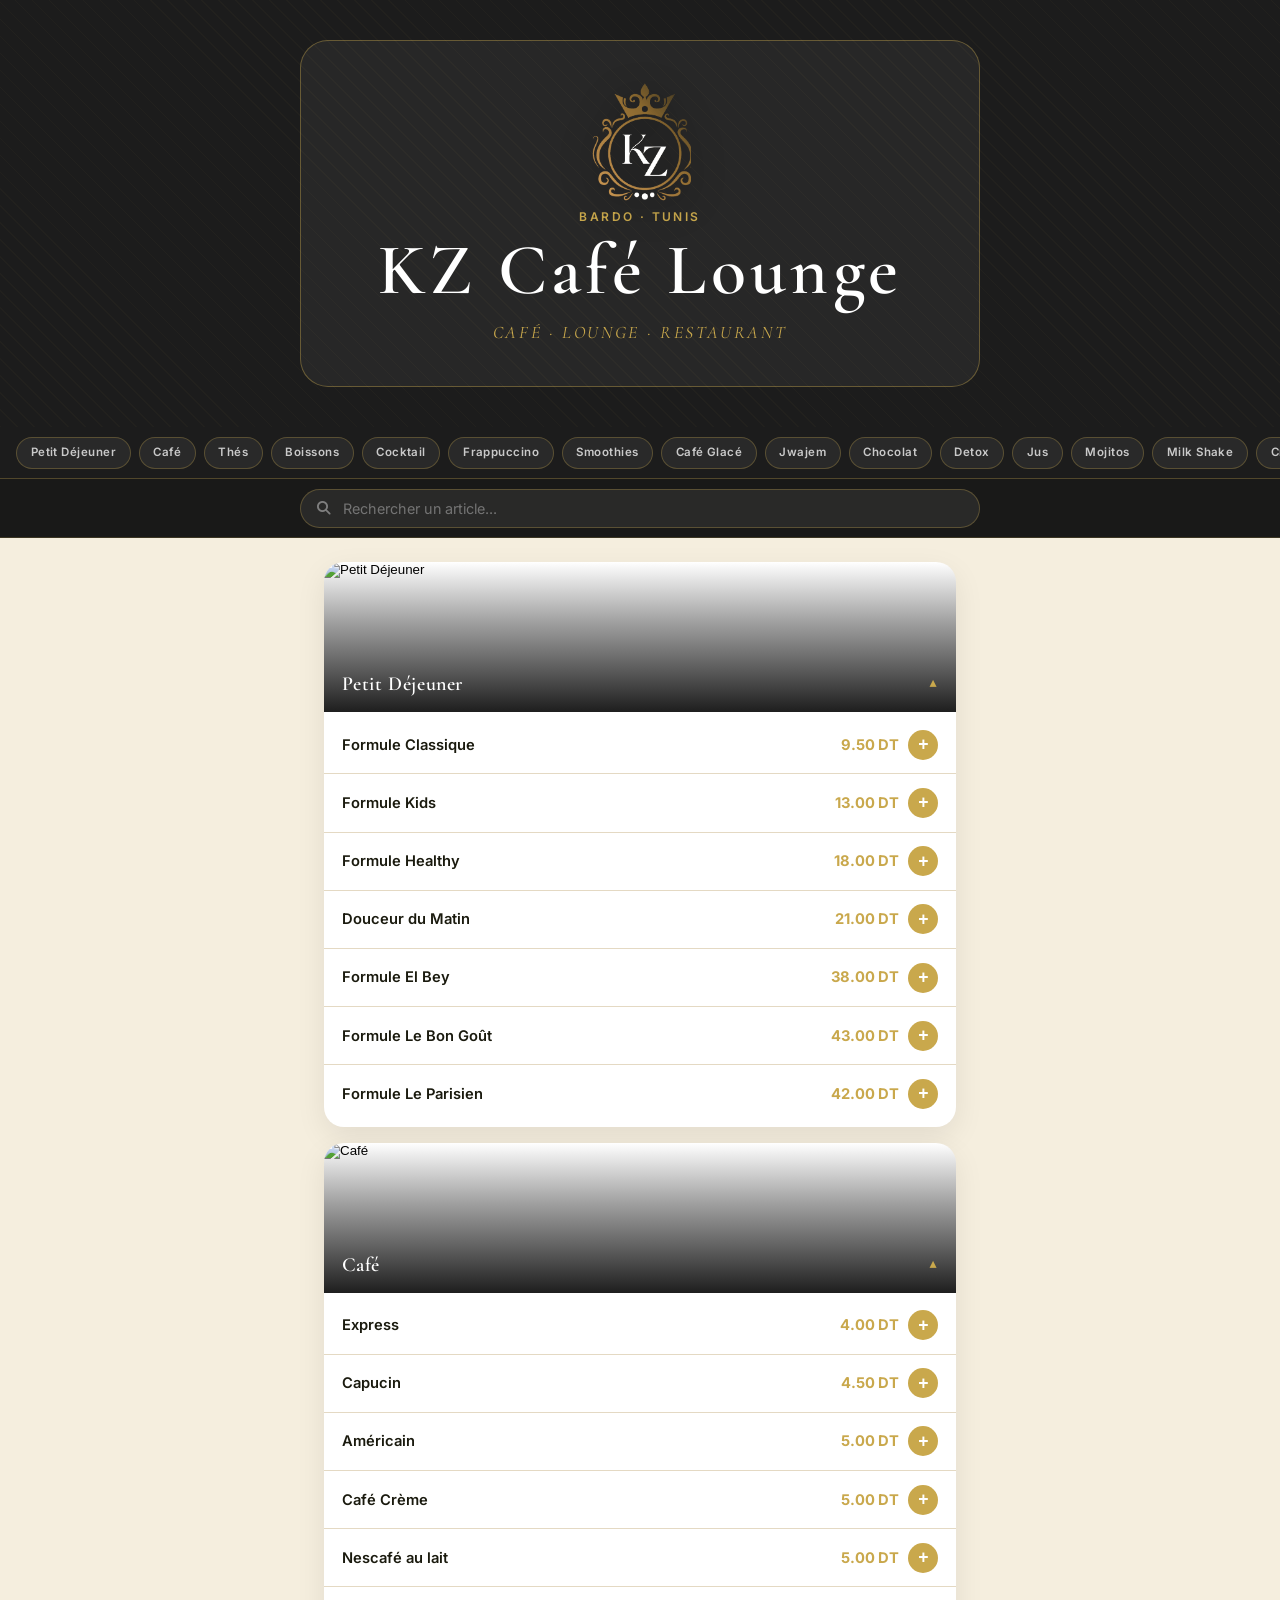
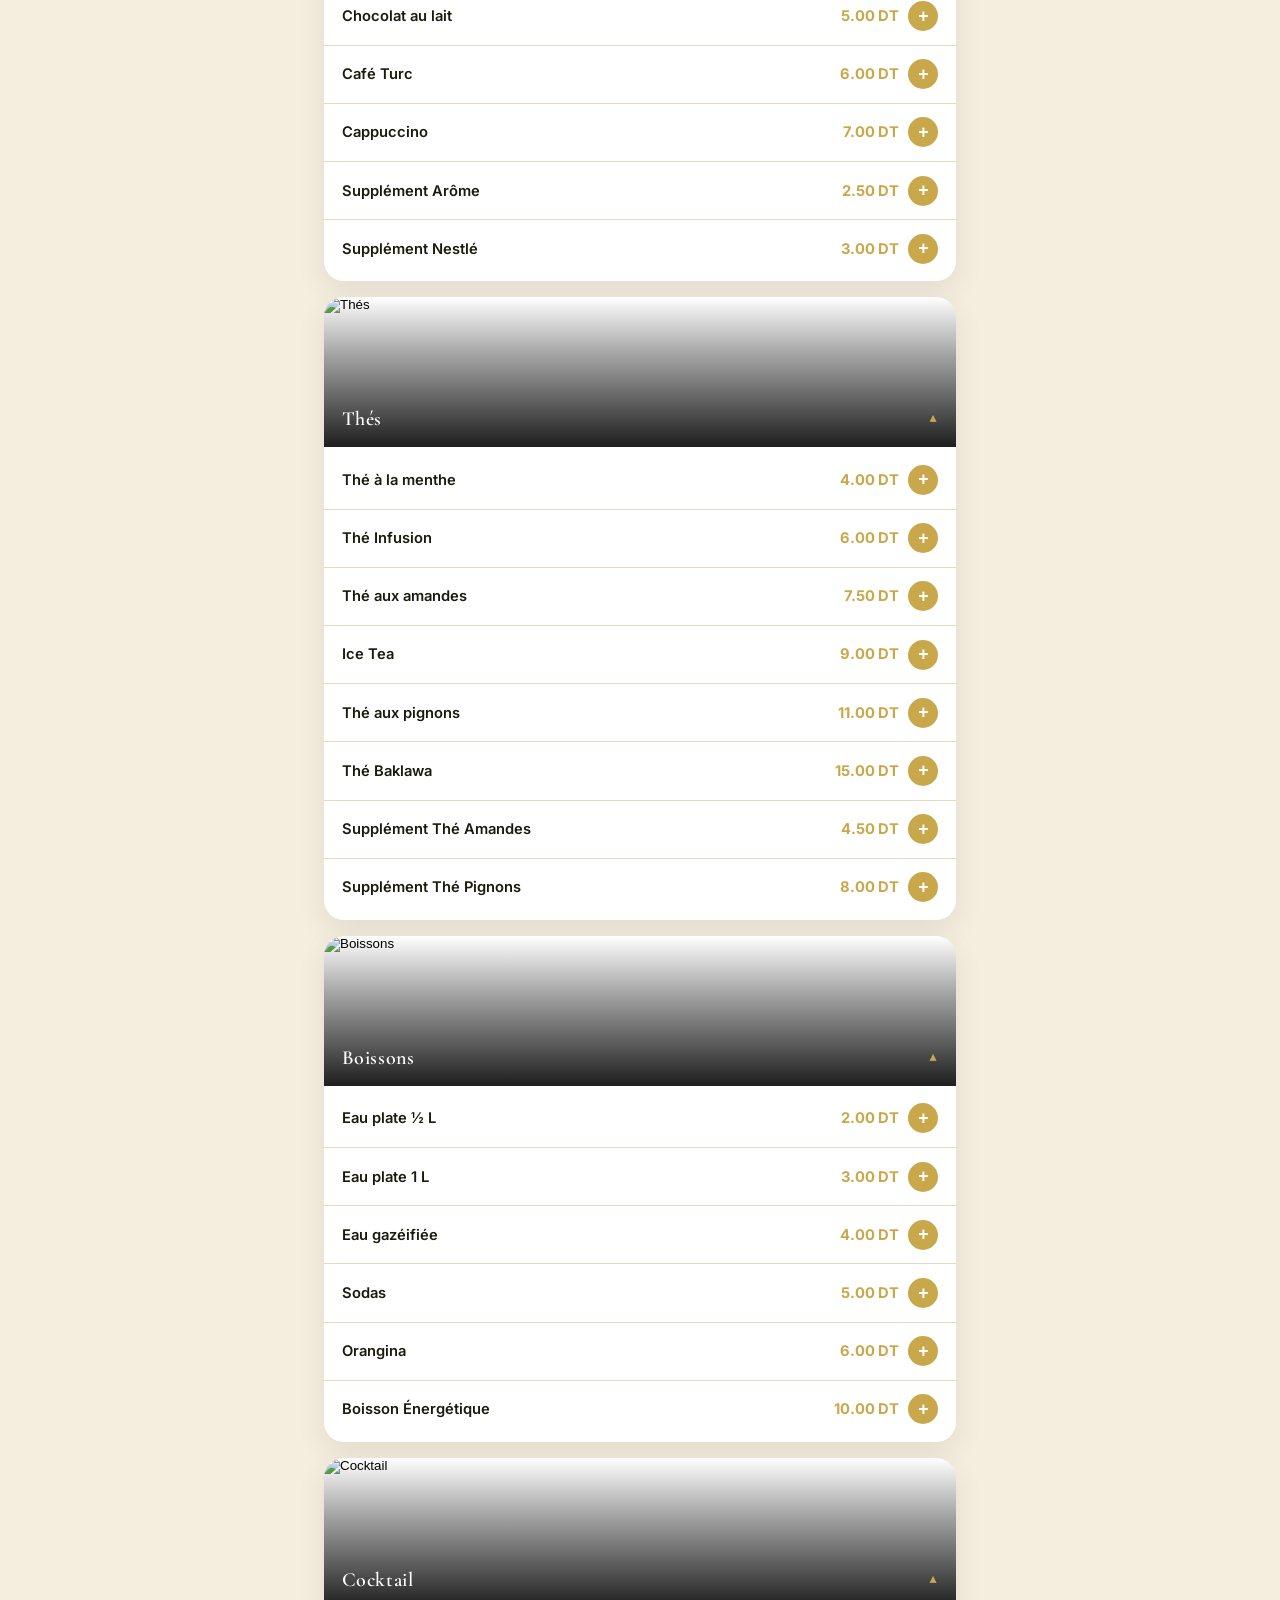
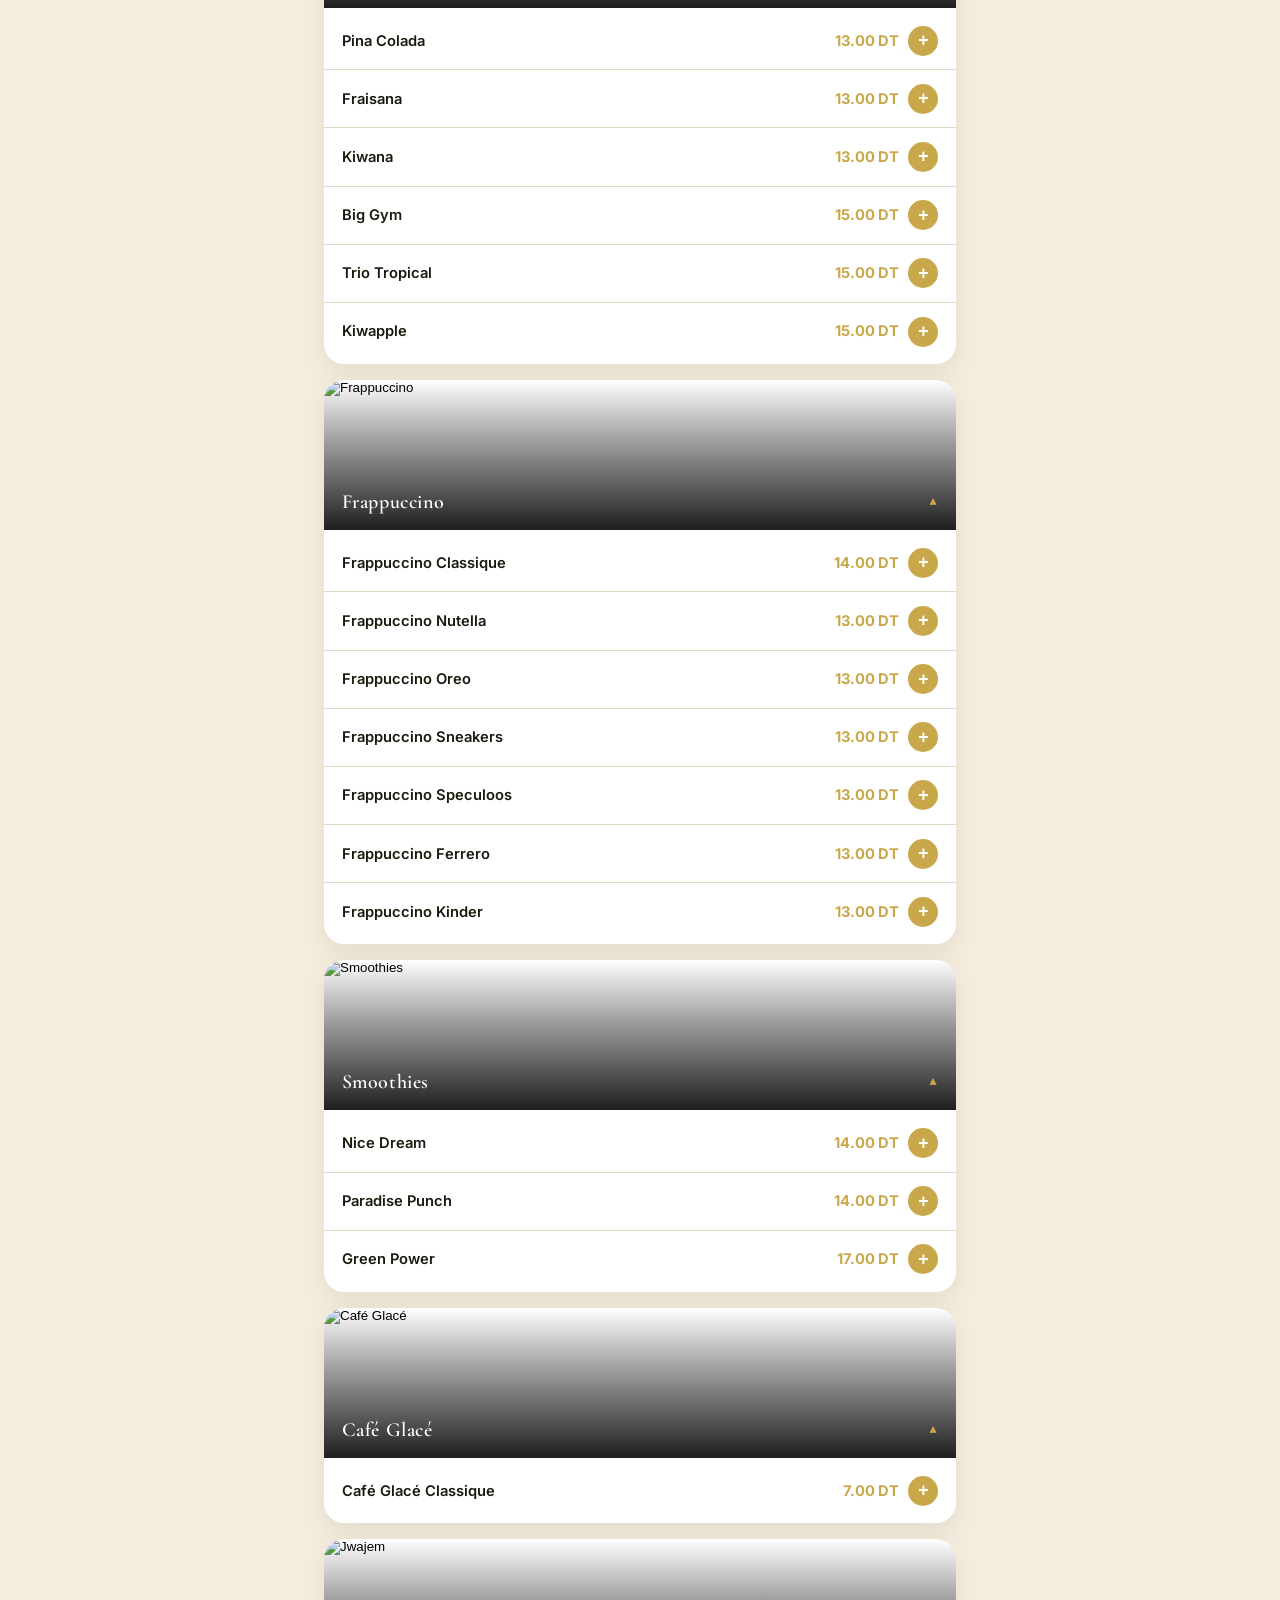
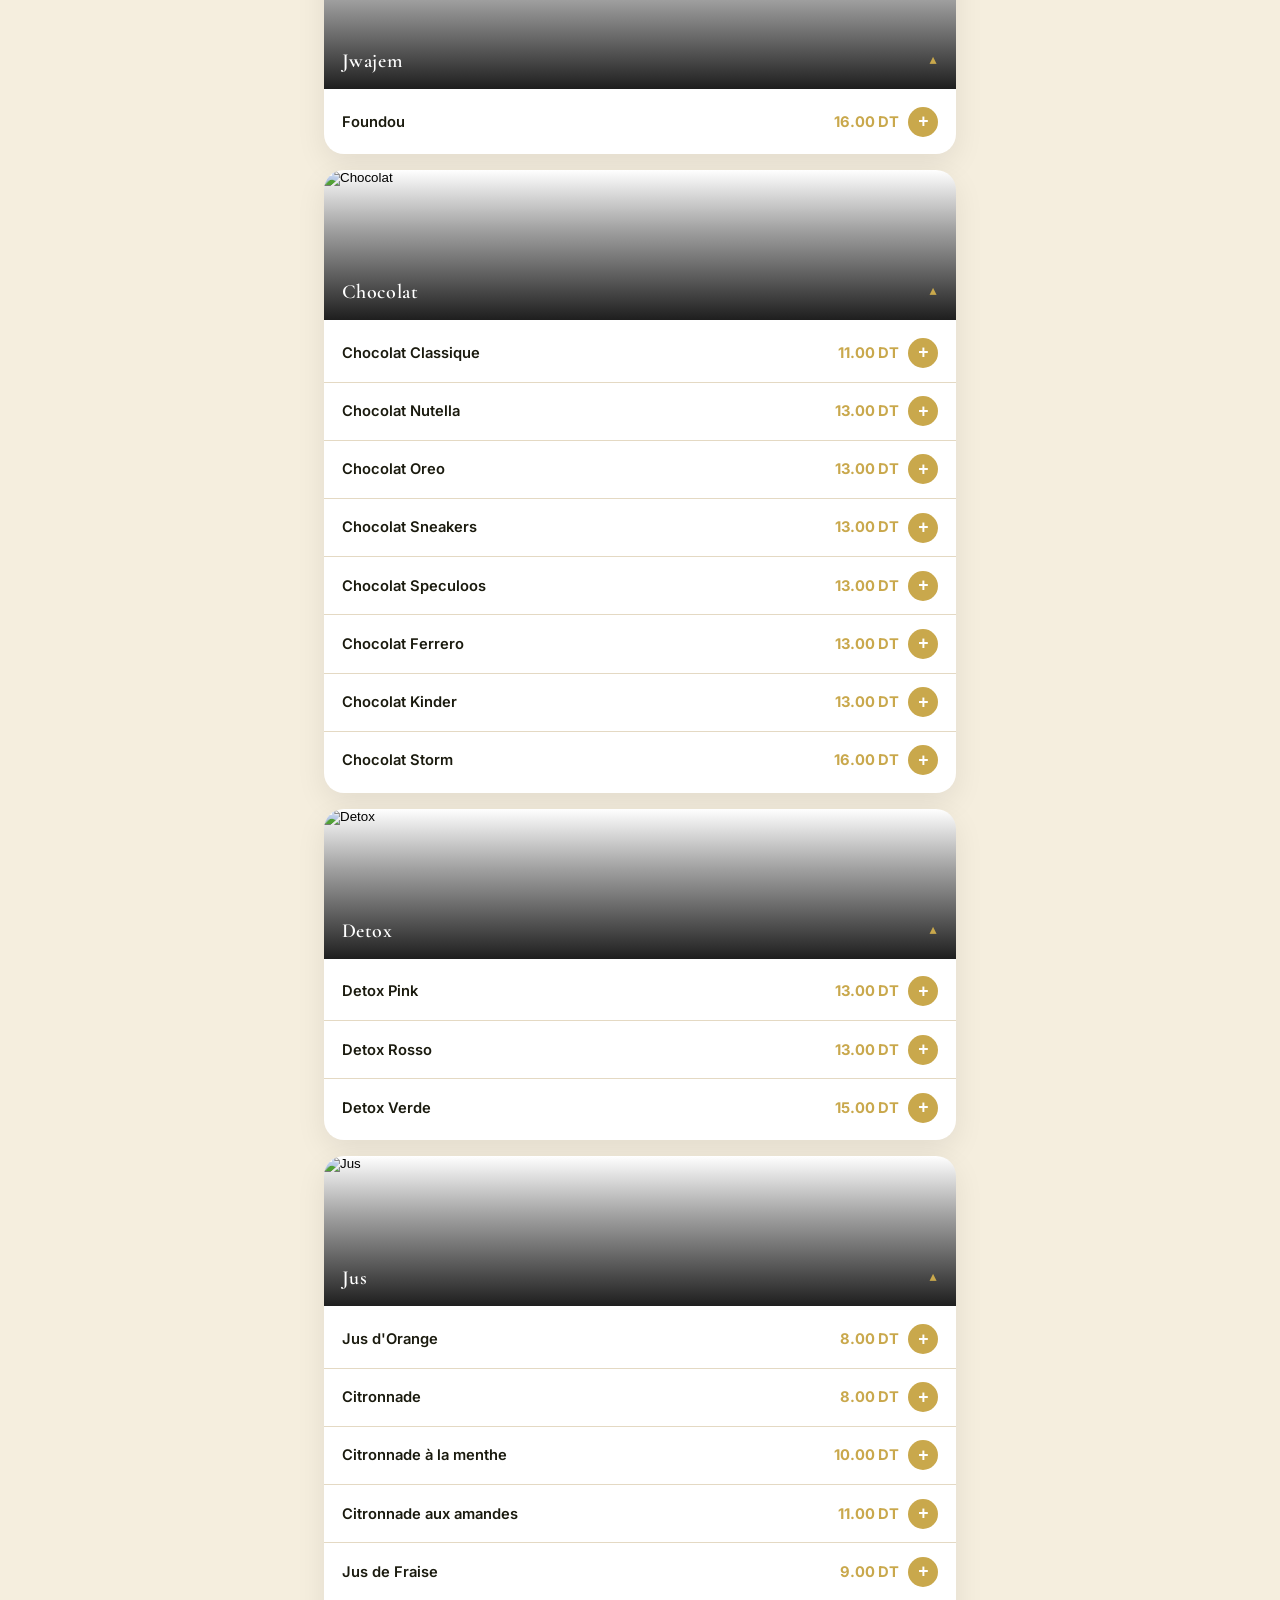
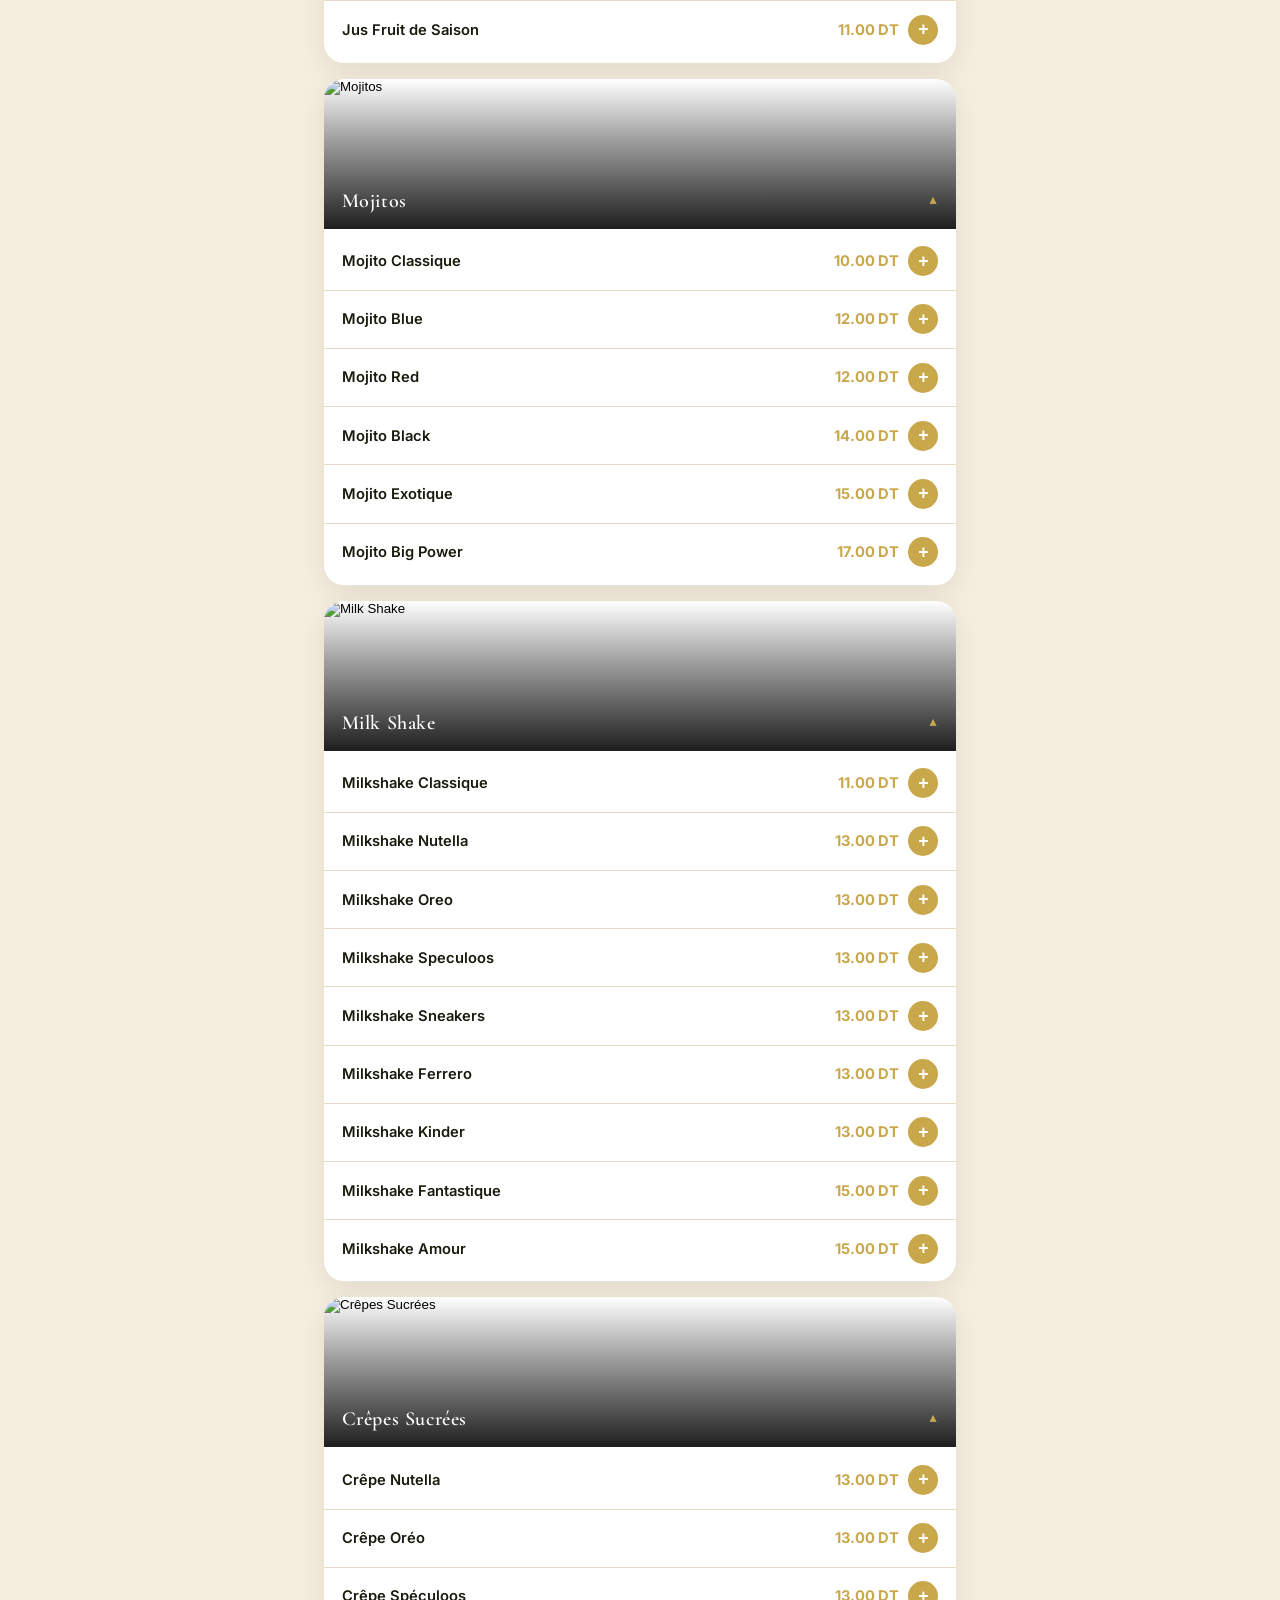
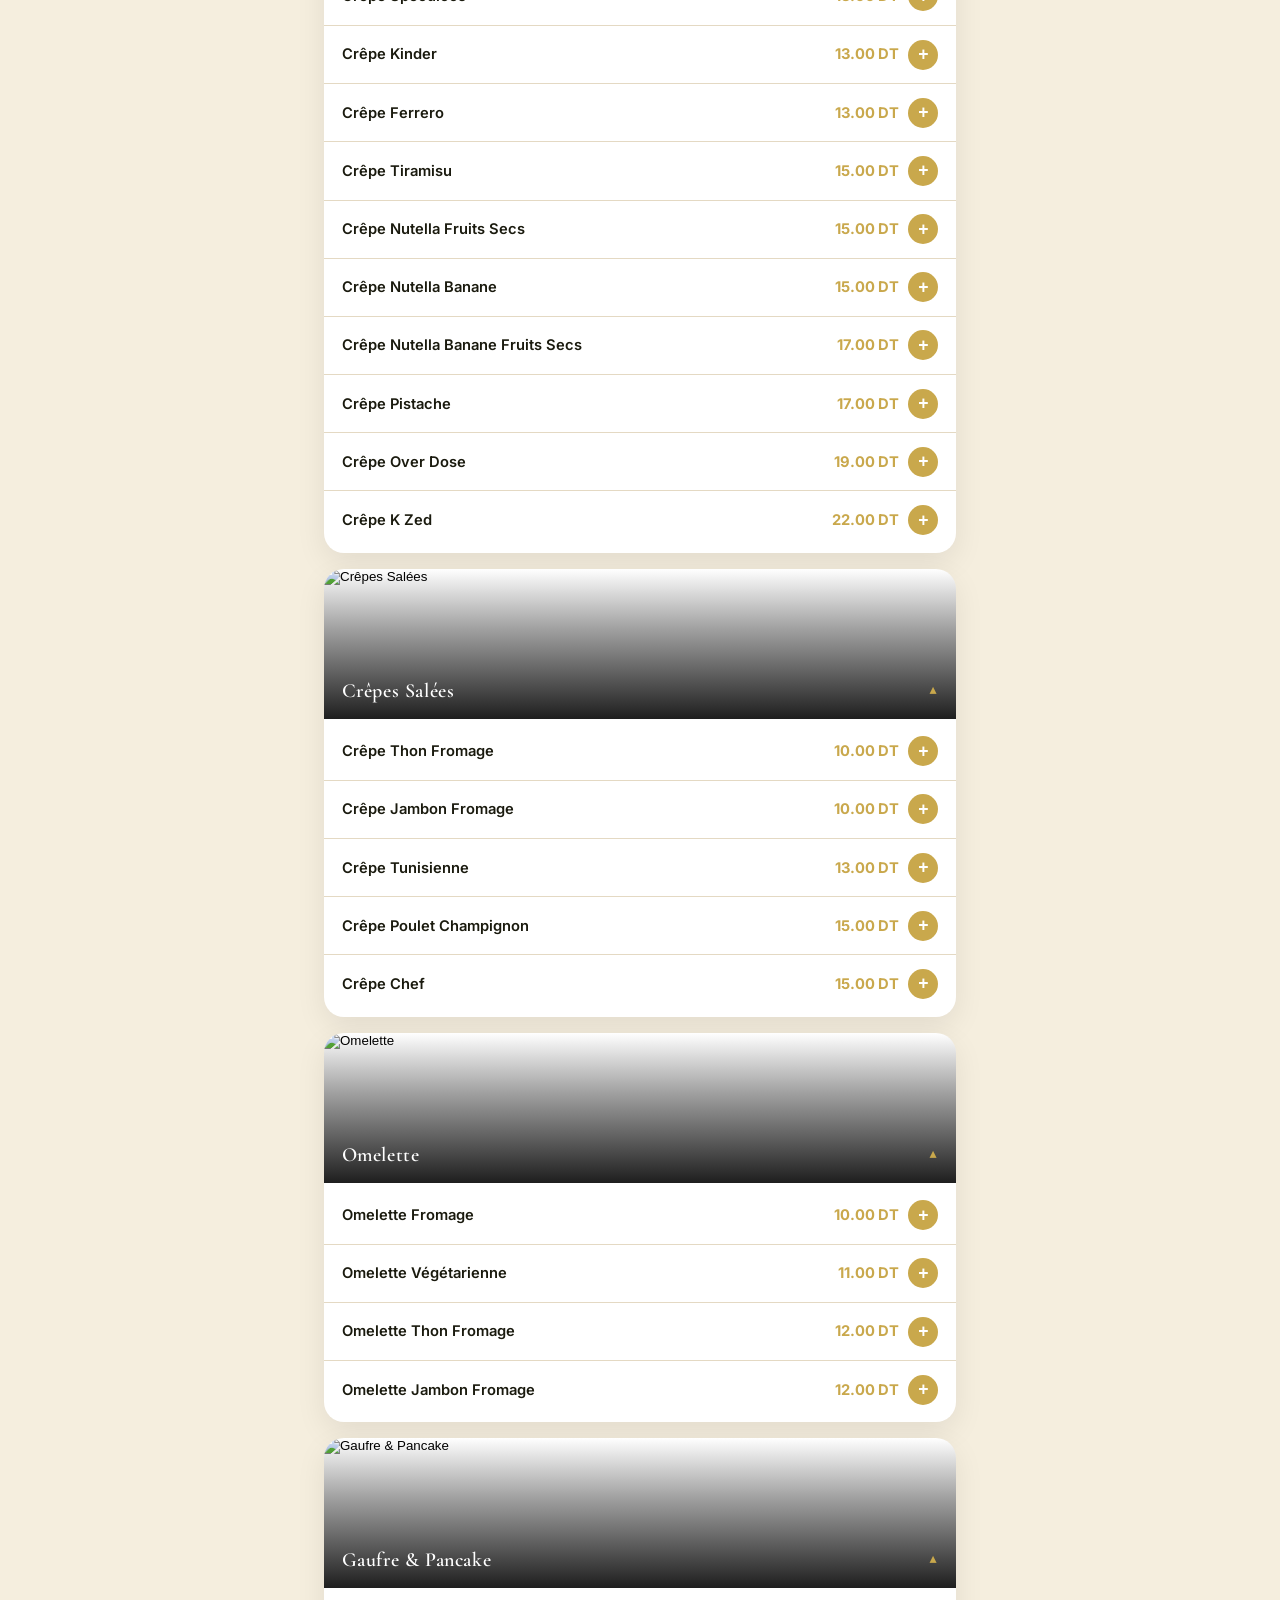
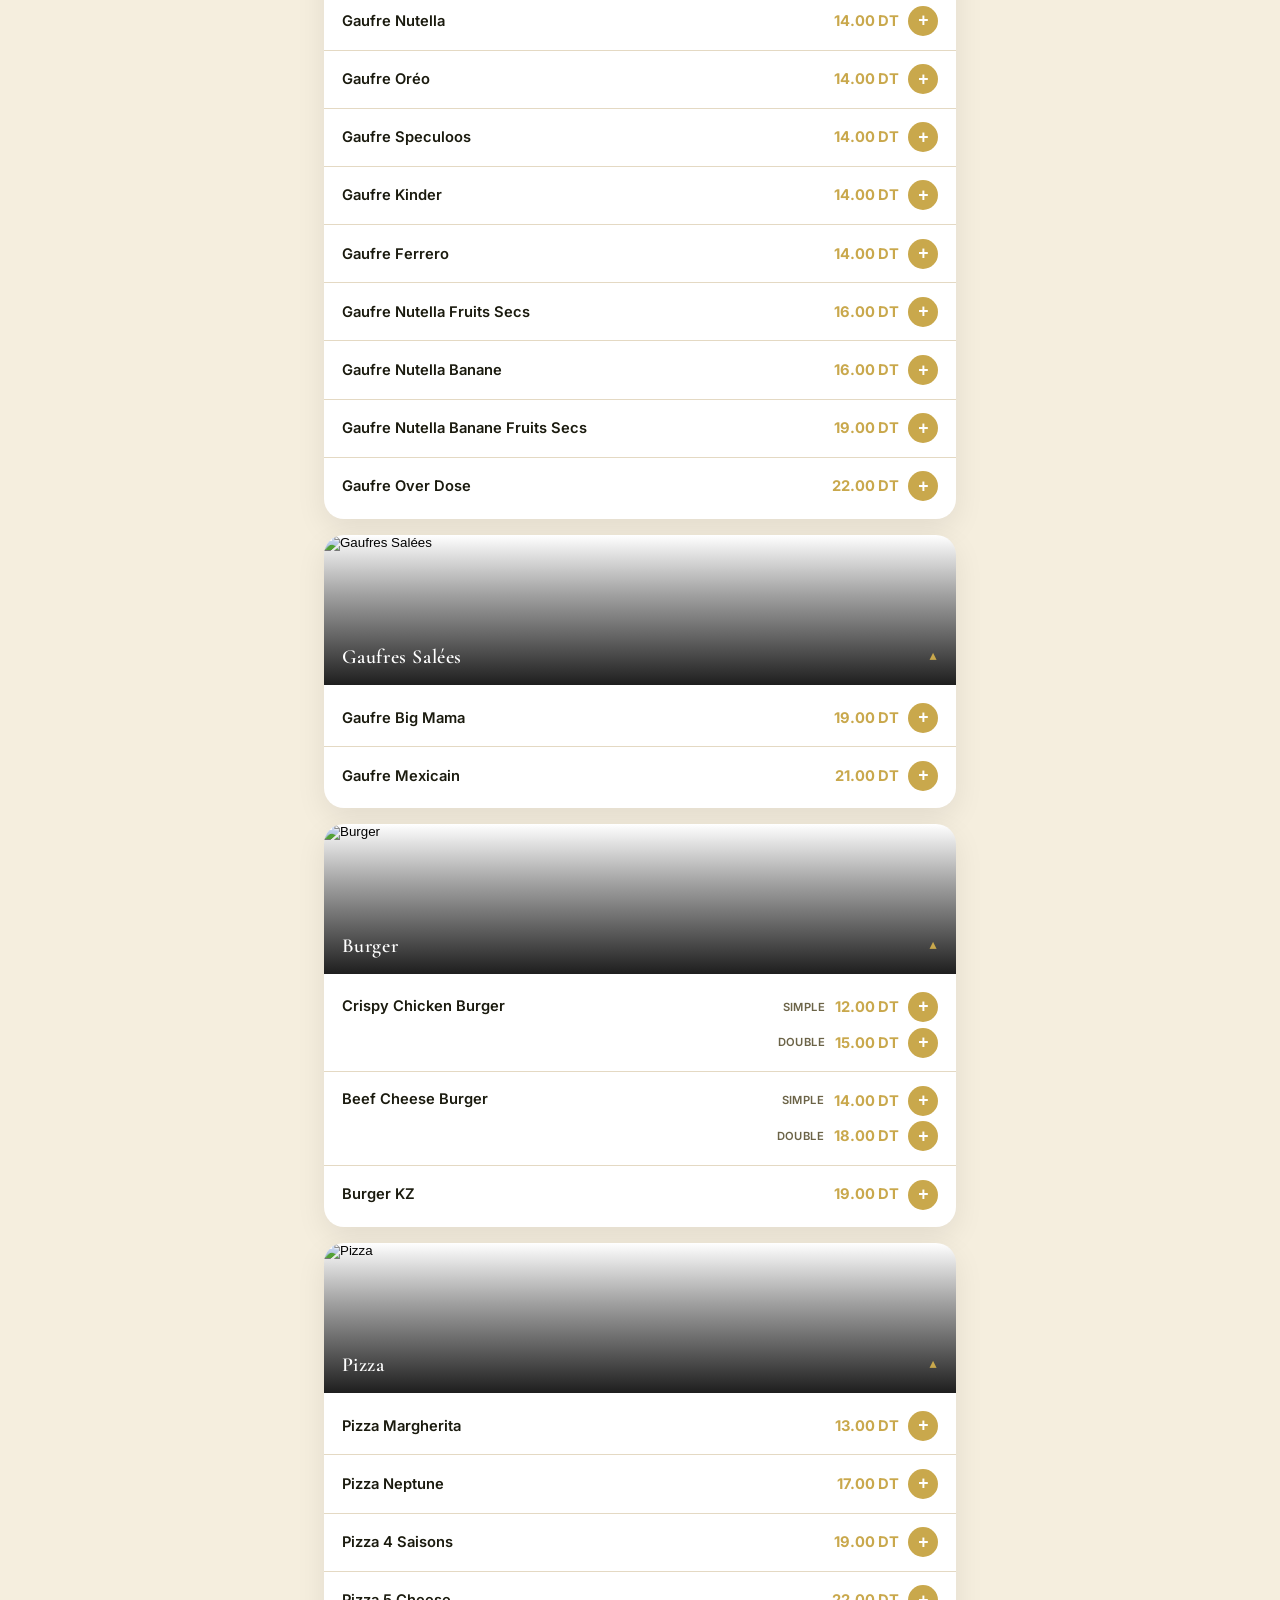
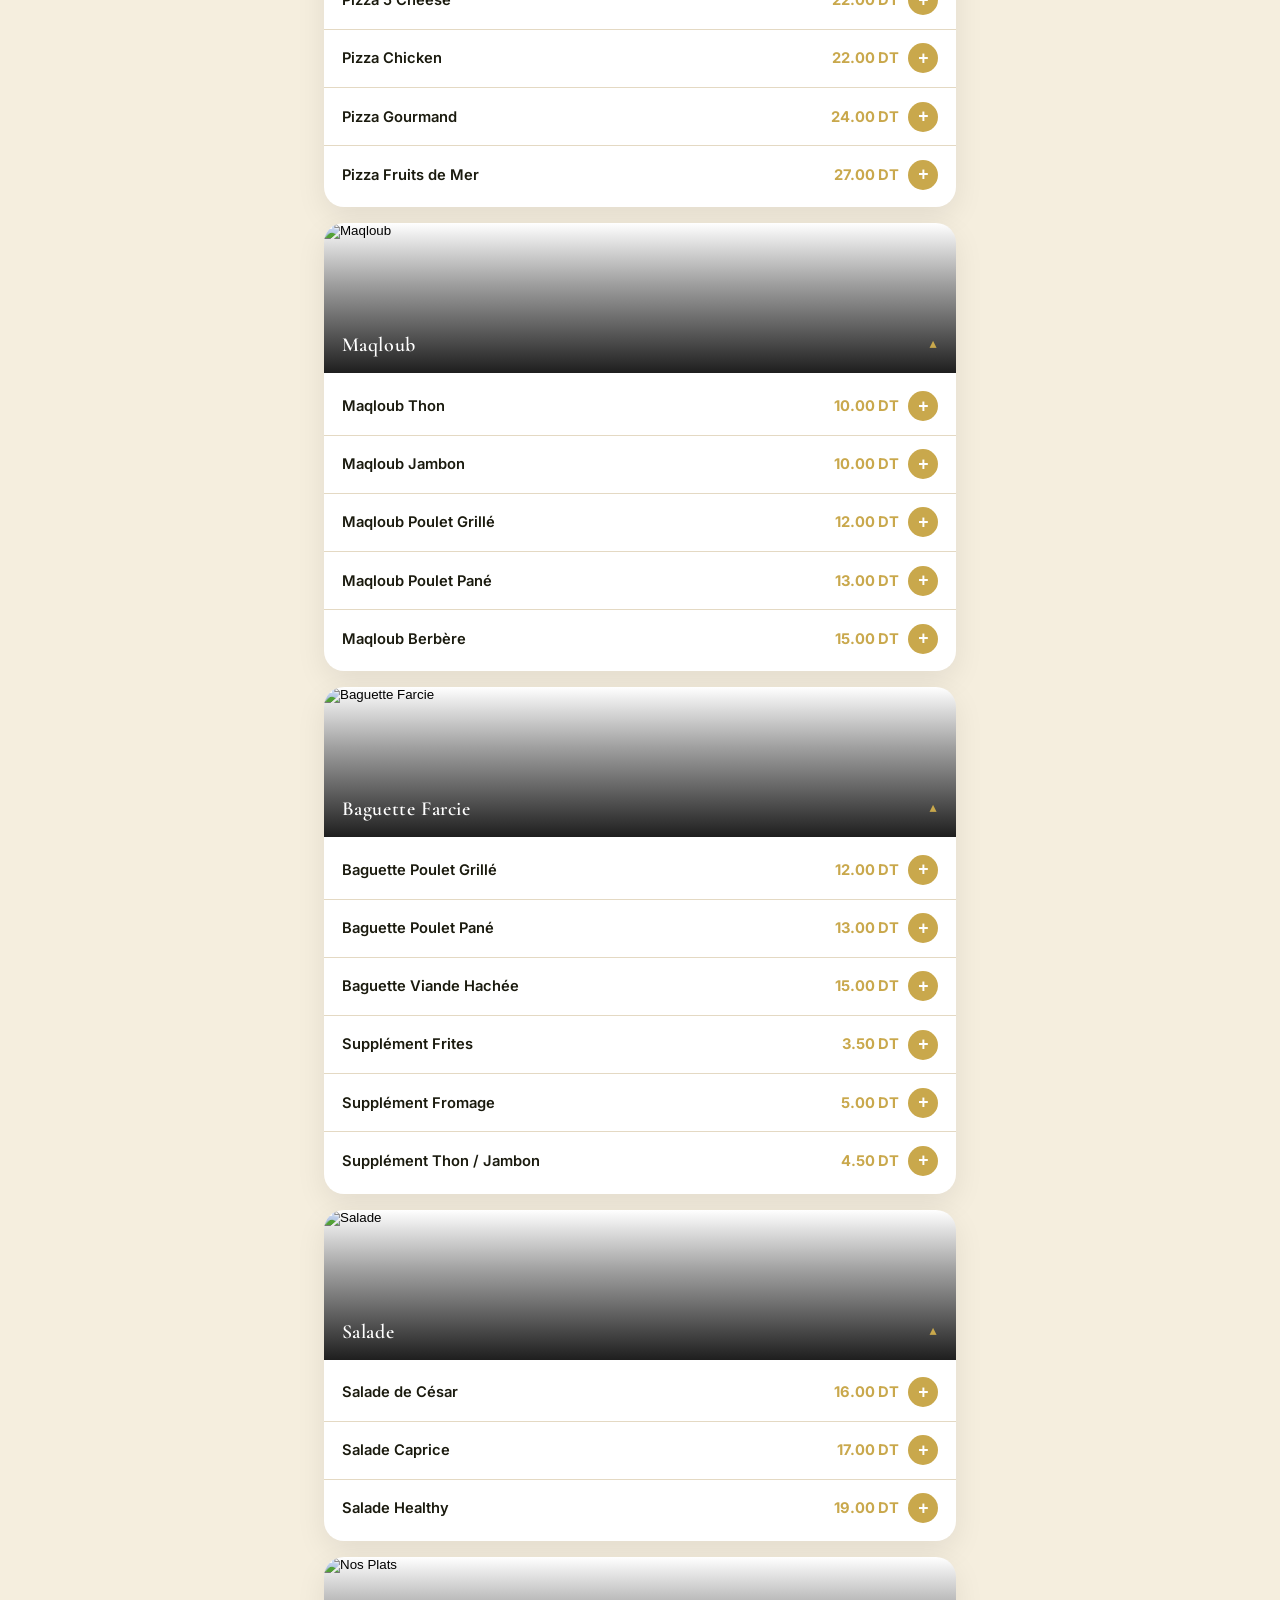
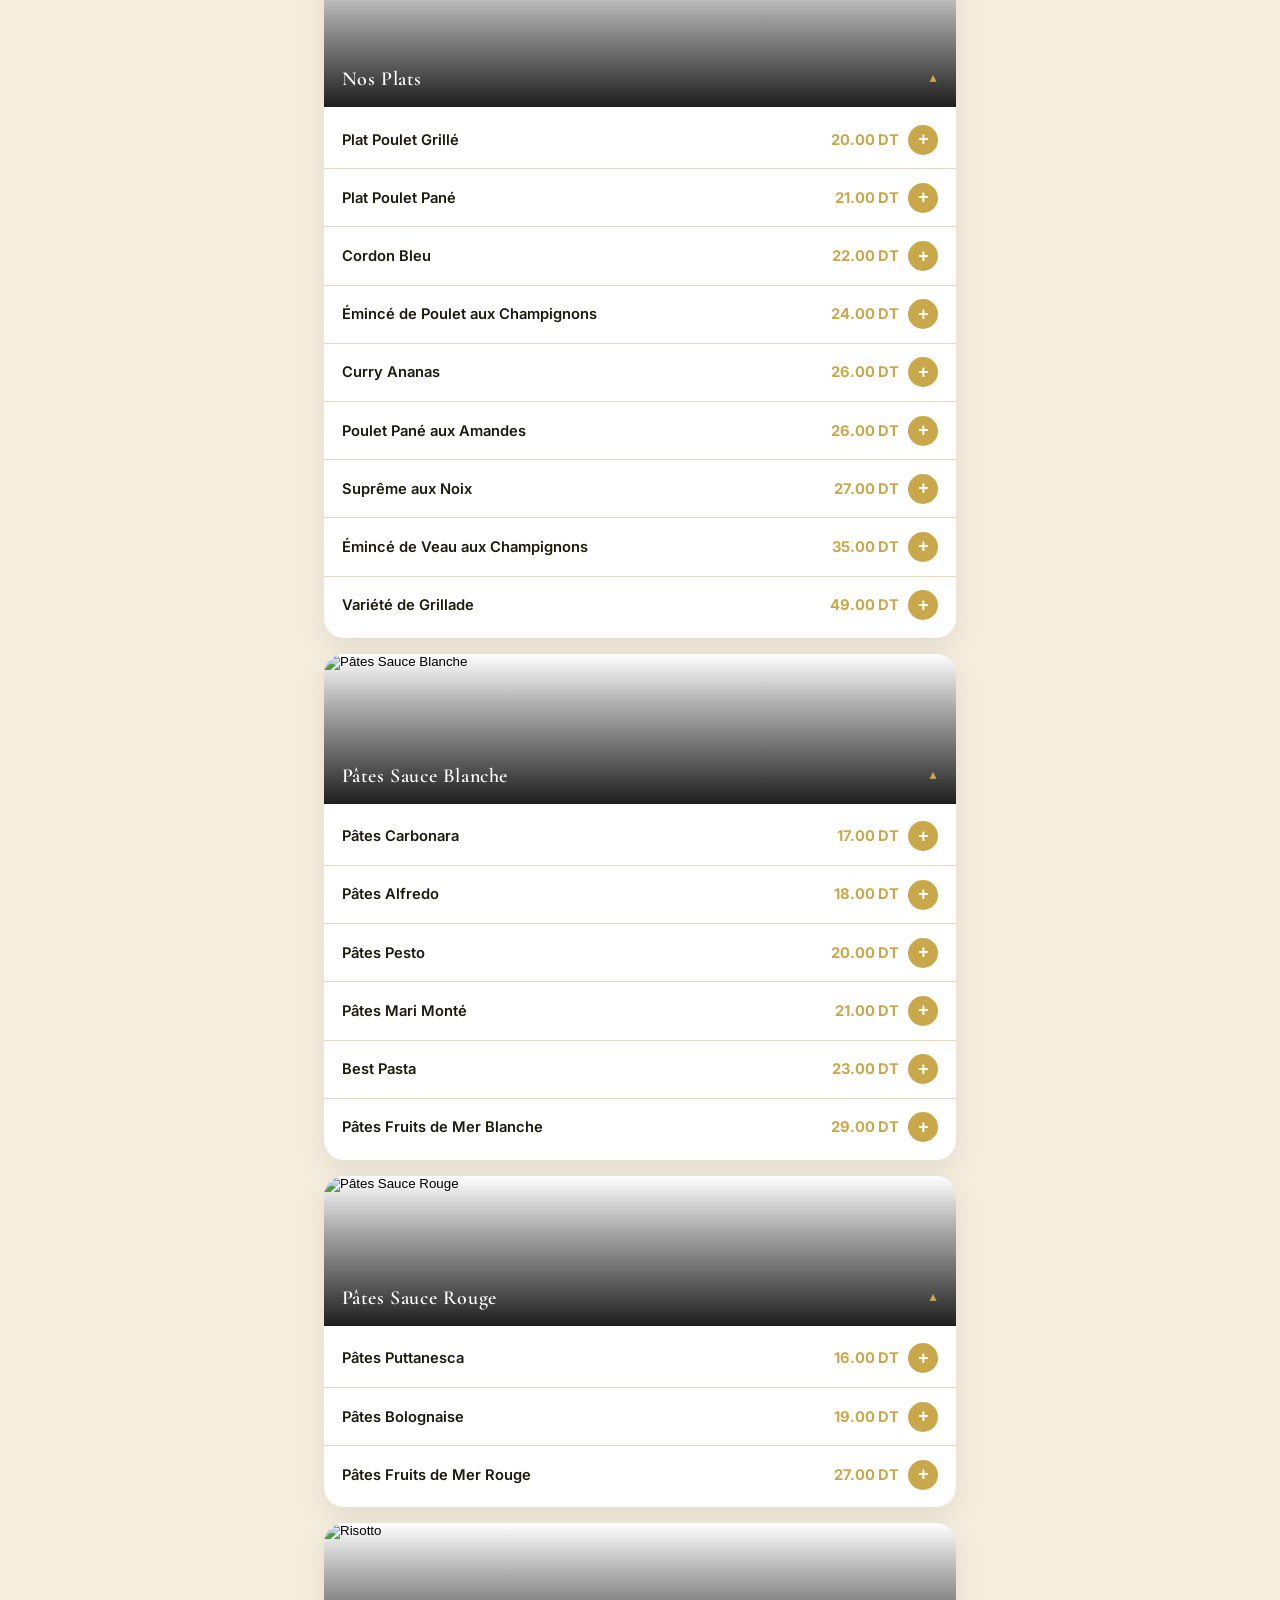
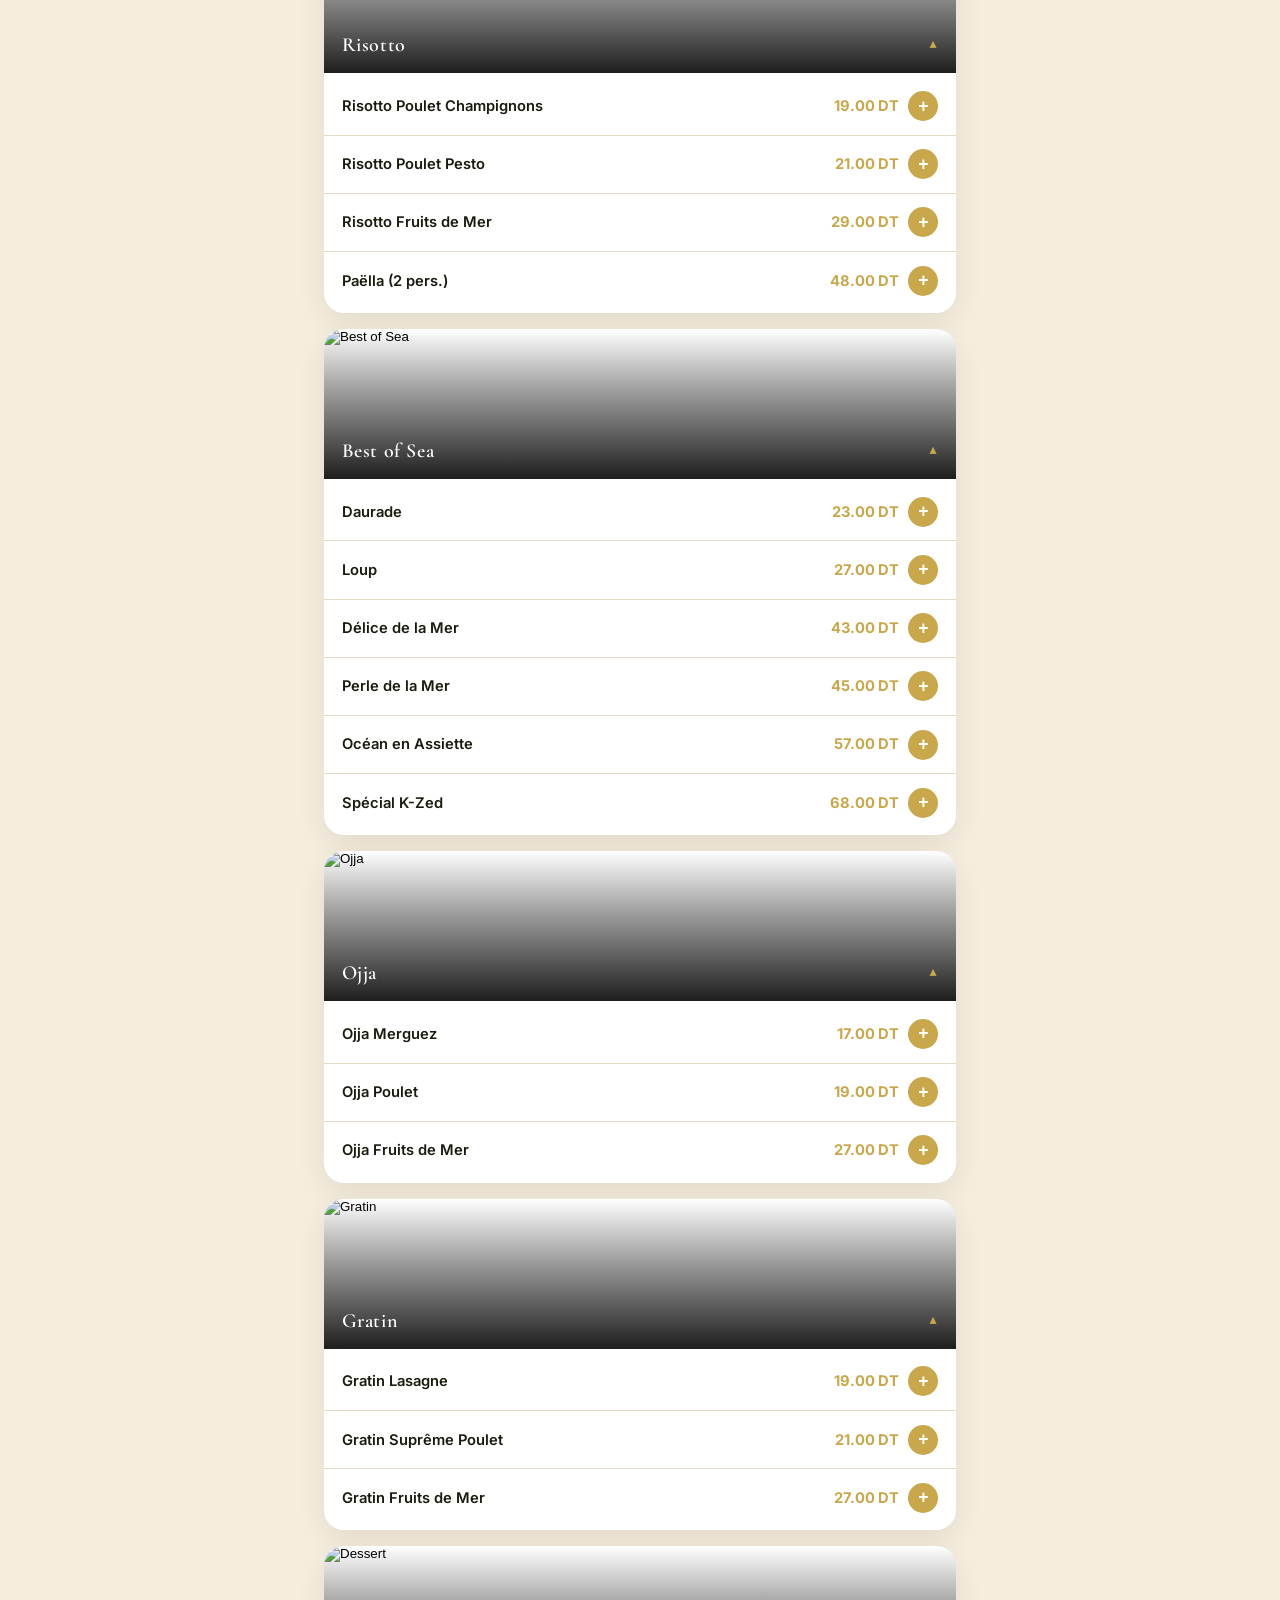
==== index.html @ fae0c168 "Initial commit — KZ Café Lounge QR menu & ordering system Charcoal+gold theme, real crown logo, full" ====
<!DOCTYPE html>
<html lang="fr">
<head>
  <meta charset="UTF-8" />
  <meta name="viewport" content="width=device-width, initial-scale=1.0" />
  <meta name="theme-color" content="#1c1c1c" />
  <link rel="manifest" href="manifest.json" />
  <link rel="icon" type="image/svg+xml" href="favicon.svg" />
  <link rel="apple-touch-icon" href="icon-192.png" />
  <title>KZ Café Lounge | Bardo</title>
  <link rel="preconnect" href="https://fonts.googleapis.com" />
  <link rel="preconnect" href="https://fonts.gstatic.com" crossorigin />
  <link href="https://fonts.googleapis.com/css2?family=Cormorant+Garamond:wght@400;600;700&family=Inter:wght@400;500;600;700&display=swap" rel="stylesheet" />
  <link rel="stylesheet" href="https://cdnjs.cloudflare.com/ajax/libs/font-awesome/6.5.0/css/all.min.css" />
  <link rel="stylesheet" href="styles.css" />
</head>
<body>

  <header class="hero">
    <div class="hero-card">
      <img class="hero-emblem" src="logo-kz.png" alt="KZ Café Lounge" width="104" height="126" />
      <p class="eyebrow">Bardo · Tunis</p>
      <h1>KZ Café Lounge</h1>
      <p class="hero-text">Café · Lounge · Restaurant</p>
    </div>
  </header>

  <nav class="category-nav">
    <div id="categoryNav" class="nav-pills"></div>
  </nav>
  <div class="search-bar-wrapper">
  <div class="search-bar">
    <i class="fa-solid fa-magnifying-glass search-icon"></i>
    <input type="text" id="searchInput" placeholder="Rechercher un article..." />
  </div>
</div>
<div class="floating-cart" id="floatingCart" onclick="window.location.href='cart.html'" style="display:none">
  <i class="fa-solid fa-basket-shopping"></i>
  <span id="cartBadge">0</span>
</div>
<a class="floating-track" id="floatingTrack" href="track.html" style="display:none">
  <i class="fa-solid fa-location-arrow"></i>
  <span>Suivre ma commande</span>
</a>
  <main class="container">
    <section class="section" id="menu">
      <div id="menuContainer"></div>
    </section>

    <section class="section">
      <div class="section-head">
        <h2>Nous trouver</h2>
      </div>
      <div class="map-card">
        <!-- Place-search embed for KZ Café Lounge, Bardo (location confirmed by client). -->
        <iframe
          src="https://maps.google.com/maps?q=KZ%20Caf%C3%A9%20Lounge%20Bardo%20Tunis&t=&z=14&ie=UTF8&iwloc=&output=embed"
          class="map-frame" allowfullscreen="" loading="lazy"
          referrerpolicy="no-referrer-when-downgrade"></iframe>
      </div>
    </section>

    <section class="section">
      <div class="section-head">
        <h2>Contact</h2>
      </div>
      <div class="info-card">
        <p><strong>Téléphone :</strong> <a href="tel:+21658890656">+216 58 890 656</a></p>
        <p><strong>Horaires :</strong> Tous les jours, 08:00 – 00:00</p>
        <div class="social-links">
          <a href="https://www.instagram.com/kzed_cafelounge/" class="social-btn instagram-btn" target="_blank" rel="noopener">
            <i class="fa-brands fa-instagram"></i>
            Instagram
          </a>
          <a href="https://www.facebook.com/profile.php?id=61559121256736" class="social-btn facebook-btn" target="_blank" rel="noopener">
            <i class="fa-brands fa-facebook"></i>
            Facebook
          </a>
        </div>
      </div>
    </section>
  </main>

  <script src="menu-data.js"></script>
  <script src="supabase.js"></script>
  <script src="script.js"></script>
</body>
</html>
---- styles.css ----
:root {
  --bg: #f5eede;
  --bg-soft: #ece2cf;
  --surface: #ffffff;
  --line: #e4d9c3;
  --text: #1a1a0e;
  --muted: #6b6347;
  --accent: #c9a84c;
  --accent-soft: #d4b86a;
  --green: #1c1c1c;
  --green-light: #2e2e2e;
  --radius-xl: 28px;
  --radius-lg: 20px;
  --radius-md: 16px;
  --shadow-soft: 0 16px 44px rgba(18, 18, 18, 0.12);
  --shadow-card: 0 10px 30px rgba(18, 18, 18, 0.08);
}

*, *::before, *::after { box-sizing: border-box; }

body {
  margin: 0;
  font-family: "Inter", -apple-system, sans-serif;
  color: var(--text);
  background: var(--bg);
  line-height: 1.5;
  -webkit-font-smoothing: antialiased;
  min-height: 100vh;
}

h1, h2, h3, h4, p { margin: 0; }

.container {
  width: min(680px, 100%);
  margin: 0 auto;
  padding-bottom: 4rem;
}

.hero {
  padding: 1.5rem 1rem;
  background: var(--green);
  position: relative;
  overflow: hidden;
}

.hero::before {
  content: "";
  position: absolute;
  inset: 0;
  background: repeating-linear-gradient(
    45deg,
    rgba(201, 168, 76, 0.03) 0px,
    rgba(201, 168, 76, 0.03) 1px,
    transparent 1px,
    transparent 12px
  );
}

.hero-card {
  position: relative;
  background: rgba(255,255,255,0.05);
  border: 1px solid rgba(201, 168, 76, 0.4);
  border-radius: var(--radius-xl);
  padding: 2.5rem 1.5rem;
  text-align: center;
  animation: fadeUp 0.55s ease;
  max-width: 680px;
  margin: 0 auto;
}

.eyebrow {
  color: var(--accent);
  font-size: 0.75rem;
  letter-spacing: 0.2em;
  text-transform: uppercase;
  font-weight: 600;
}

.hero-emblem {
  display: block;
  height: 124px;
  width: auto;
  margin: 0 auto 0.2rem;
  filter: drop-shadow(0 8px 18px rgba(0, 0, 0, 0.45));
}

.hero h1 {
  margin-top: 0.5rem;
  font-family: "Cormorant Garamond", serif;
  font-size: clamp(2.8rem, 11vw, 4.5rem);
  letter-spacing: 0.06em;
  line-height: 1;
  color: #ffffff;
  font-weight: 600;
}

.hero-text {
  margin: 0.85rem auto 0;
  color: var(--accent);
  font-size: 0.85rem;
  letter-spacing: 0.15em;
  text-transform: uppercase;
  font-style: italic;
  font-family: "Cormorant Garamond", serif;
  font-size: 1.1rem;
}
.category-nav {
  position: sticky;
  top: 0;
  z-index: 100;
  background: var(--green);
  border-bottom: 1px solid rgba(201, 168, 76, 0.3);
  padding: 0.6rem 0;
}

.nav-pills {
  display: flex;
  gap: 0.5rem;
  overflow-x: auto;
  padding: 0 1rem;
  scrollbar-width: none;
}

.nav-pills::-webkit-scrollbar { display: none; }

.nav-pill {
  flex-shrink: 0;
  background: rgba(255,255,255,0.06);
  border: 1px solid rgba(201, 168, 76, 0.3);
  border-radius: 999px;
  padding: 0.4rem 0.85rem;
  font-size: 0.72rem;
  font-weight: 600;
  color: rgba(255,255,255,0.75);
  text-decoration: none;
  white-space: nowrap;
  letter-spacing: 0.04em;
  transition: background 0.2s, color 0.2s, border-color 0.2s;
}

.nav-pill:hover,
.nav-pill.active {
  background: var(--accent);
  color: var(--green);
  border-color: var(--accent);
}

.section {
  margin: 0;
  padding: 1.25rem 1rem;
}

.section-head { margin-bottom: 1rem; }

.section-head h2 {
  font-family: "Cormorant Garamond", serif;
  font-size: clamp(1.5rem, 5vw, 2rem);
  color: var(--green);
}

.menu-category {
  margin-bottom: 1rem;
  border-radius: var(--radius-lg);
  overflow: hidden;
  box-shadow: var(--shadow-card);
  background: var(--surface);
}

.category-toggle {
  width: 100%;
  display: flex;
  justify-content: space-between;
  align-items: flex-end;
  background: none;
  border: none;
  padding: 0;
  cursor: pointer;
  position: relative;
  min-height: 110px;
  overflow: hidden;
  text-align: left;
}

.category-bg {
  position: absolute;
  inset: 0;
  width: 100%;
  height: 100%;
  object-fit: cover;
  display: block;
}

.category-overlay {
  position: absolute;
  inset: 0;
  background: linear-gradient(
    to top,
    rgba(18, 18, 18, 0.95) 0%,
    rgba(18, 18, 18, 0.4) 60%,
    transparent 100%
  );
}

.category-toggle-inner {
  position: relative;
  z-index: 1;
  width: 100%;
  display: flex;
  justify-content: space-between;
  align-items: center;
  padding: 1rem 1.1rem;
}

.category-toggle h3 {
  font-family: "Cormorant Garamond", serif;
  font-size: 1.25rem;
  color: #fff;
  font-weight: 600;
  margin: 0;
  letter-spacing: 0.03em;
}

.toggle-arrow {
  font-size: 0.75rem;
  color: var(--accent);
  transition: transform 0.25s ease;
  display: inline-block;
}

.toggle-arrow.open { transform: rotate(180deg); }

.category-items {
  overflow: hidden;
  max-height: 3000px;
  opacity: 1;
  transition: max-height 0.4s ease, opacity 0.3s ease;
}

.category-items.collapsed {
  max-height: 0;
  opacity: 0;
}

.menu-list { padding: 0.25rem 0; }

.menu-item {
  display: flex;
  justify-content: space-between;
  align-items: baseline;
  gap: 1rem;
  padding: 0.85rem 1.1rem;
  border-bottom: 1px solid var(--line);
  cursor: pointer;
  transition: background 0.2s ease;
}

.menu-item:last-child { border-bottom: none; }
.menu-item:hover { background: var(--bg-soft); }

.menu-item.expanded {
  background: var(--bg-soft);
  align-items: flex-start;
}

.menu-item-left { flex: 1; }

.menu-item-left h4 {
  font-size: 0.92rem;
  font-weight: 600;
  color: var(--text);
}

.menu-item-desc {
  max-height: 0;
  overflow: hidden;
  opacity: 0;
  font-size: 0.78rem;
  color: var(--muted);
  line-height: 1.4;
  font-style: italic;
  transition: max-height 0.3s ease, opacity 0.25s ease, margin-top 0.25s ease;
  margin-top: 0;
}

.menu-item.expanded .menu-item-desc {
  max-height: 200px;
  opacity: 1;
  margin-top: 0.3rem;
}

.item-price {
  font-weight: 700;
  font-size: 0.92rem;
  color: var(--accent);
  white-space: nowrap;
  flex-shrink: 0;
}

.item-price-double {
  display: flex;
  flex-direction: column;
  align-items: flex-end;
  gap: 0.15rem;
  flex-shrink: 0;
}

.item-price-double span {
  font-weight: 700;
  font-size: 0.82rem;
  color: var(--accent);
  white-space: nowrap;
}

.item-price-double .price-label {
  font-size: 0.65rem;
  color: var(--muted);
  font-weight: 500;
}

.info-card {
  background: var(--surface);
  border: 1px solid var(--line);
  border-radius: var(--radius-lg);
  padding: 1.25rem;
  box-shadow: var(--shadow-card);
}

.info-card p { font-size: 0.95rem; }
.info-card p + p { margin-top: 0.5rem; }

.map-card {
  border-radius: var(--radius-lg);
  overflow: hidden;
  box-shadow: var(--shadow-card);
  border: 1px solid var(--line);
  line-height: 0;
}

.map-frame {
  width: 100%;
  height: 300px;
  border: 0;
  display: block;
}

.social-links {
  display: flex;
  gap: 0.75rem;
  margin-top: 1rem;
  flex-wrap: wrap;
}

.social-btn {
  display: flex;
  align-items: center;
  gap: 0.5rem;
  padding: 0.65rem 1.1rem;
  border-radius: 999px;
  font-size: 0.88rem;
  font-weight: 600;
  text-decoration: none;
  transition: filter 0.2s ease, transform 0.2s ease;
  flex: 1;
  justify-content: center;
}

.social-btn:hover {
  filter: brightness(1.08);
  transform: translateY(-1px);
}

.instagram-btn {
  background: linear-gradient(135deg, #833ab4, #fd1d1d, #fcb045);
  color: #fff;
}

.facebook-btn {
  background: #1877f2;
  color: #fff;
}


@keyframes fadeUp {
  from { opacity: 0; transform: translateY(10px); }
  to   { opacity: 1; transform: translateY(0); }
}

@media (min-width: 600px) {
  .category-toggle { min-height: 130px; }
}
.search-bar-wrapper {
  position: sticky;
  top: 53px;
  z-index: 99;
  background: rgba(18, 18, 18, 0.97);
  backdrop-filter: blur(12px);
  padding: 0.6rem 1rem;
  border-bottom: 1px solid rgba(201, 168, 76, 0.2);
}

.search-bar {
  display: flex;
  align-items: center;
  gap: 0.6rem;
  background: rgba(255,255,255,0.07);
  border: 1px solid rgba(201, 168, 76, 0.3);
  border-radius: 999px;
  padding: 0.55rem 1rem;
  max-width: 680px;
  margin: 0 auto;
}

.search-icon {
  color: rgba(255,255,255,0.4);
  font-size: 0.85rem;
  flex-shrink: 0;
}

.search-bar input {
  background: none;
  border: none;
  outline: none;
  color: #fff;
  font-size: 0.9rem;
  font-family: "Inter", sans-serif;
  width: 100%;
}

.search-bar input::placeholder {
  color: rgba(255,255,255,0.35);
}

.no-results {
  text-align: center;
  color: var(--muted);
  padding: 2rem 1rem;
  font-size: 0.95rem;
  font-style: italic;
}
.floating-cart {
  position: fixed;
  bottom: 1.5rem;
  right: 1.5rem;
  background: var(--accent);
  color: #fff;
  border-radius: 999px;
  padding: 0.85rem 1.25rem;
  font-size: 1.1rem;
  cursor: pointer;
  display: flex;
  align-items: center;
  gap: 0.5rem;
  box-shadow: 0 8px 24px rgba(201, 168, 76, 0.4);
  z-index: 200;
  transition: transform 0.2s, filter 0.2s;
}

.floating-cart:hover {
  transform: translateY(-2px);
  filter: brightness(1.08);
}

#cartBadge {
  background: #fff;
  color: var(--accent);
  border-radius: 50%;
  width: 22px;
  height: 22px;
  display: grid;
  place-items: center;
  font-size: 0.78rem;
  font-weight: 700;
}

.floating-track {
  position: fixed;
  bottom: 1.5rem;
  left: 1.5rem;
  display: flex;
  align-items: center;
  gap: 0.5rem;
  background: var(--green);
  color: #fff;
  border-radius: 999px;
  padding: 0.75rem 1.1rem;
  font-size: 0.85rem;
  font-weight: 600;
  text-decoration: none;
  box-shadow: 0 8px 24px rgba(18, 18, 18, 0.4);
  z-index: 200;
  transition: transform 0.2s, filter 0.2s;
}

.floating-track:hover { transform: translateY(-2px); filter: brightness(1.1); }
.floating-track i { color: var(--accent); }
.item-right {
  display: flex;
  align-items: center;
  gap: 0.6rem;
  flex-shrink: 0;
}

.btn-add {
  width: 30px;
  height: 30px;
  border-radius: 50%;
  border: none;
  background: var(--accent);
  color: #fff;
  font-size: 1.1rem;
  font-weight: 700;
  cursor: pointer;
  display: grid;
  place-items: center;
  transition: transform 0.15s, filter 0.15s;
  flex-shrink: 0;
}

.btn-add:hover {
  transform: scale(1.1);
  filter: brightness(1.1);
}

.item-qty-control {
  display: flex;
  align-items: center;
  gap: 0.4rem;
  flex-shrink: 0;
}

.qty-btn-inline {
  width: 28px;
  height: 28px;
  border-radius: 50%;
  border: 1.5px solid var(--accent);
  background: transparent;
  color: var(--accent);
  font-size: 1rem;
  font-weight: 700;
  cursor: pointer;
  display: grid;
  place-items: center;
  transition: background 0.15s, color 0.15s;
  flex-shrink: 0;
}

.qty-btn-inline:hover {
  background: var(--accent);
  color: #fff;
}

.qty-num-inline {
  font-weight: 700;
  font-size: 0.9rem;
  color: var(--accent);
  min-width: 18px;
  text-align: center;
}

.toast {
  position: fixed;
  bottom: 5.5rem;
  left: 50%;
  transform: translateX(-50%) translateY(10px);
  background: rgba(18, 18, 18, 0.95);
  color: #fff;
  padding: 0.6rem 1.2rem;
  border-radius: 999px;
  font-size: 0.88rem;
  opacity: 0;
  pointer-events: none;
  transition: all 0.25s ease;
  white-space: nowrap;
  z-index: 300;
}

.toast.show {
  opacity: 1;
  transform: translateX(-50%) translateY(0);
}
@media (min-width: 768px) {
  .hero { padding: 2.5rem 1.5rem; }
  .section { padding: 1.5rem; }
  .category-toggle { min-height: 150px; }
}

.item-right-variants {
  flex-direction: column;
  align-items: flex-end;
  gap: 0.35rem;
}

.variant-row {
  display: flex;
  align-items: center;
  gap: 0.6rem;
  justify-content: flex-end;
}

.variant-label {
  font-size: 0.7rem;
  font-weight: 600;
  color: var(--muted);
  text-transform: uppercase;
  letter-spacing: 0.04em;
  min-width: 3.2rem;
  text-align: right;
}

.sold-out-badge {
  font-size: 0.68rem;
  font-weight: 700;
  text-transform: uppercase;
  letter-spacing: 0.04em;
  color: #b42318;
  background: #fdeceb;
  border: 1px solid #f3c2bd;
  border-radius: 999px;
  padding: 0.2rem 0.6rem;
  white-space: nowrap;
}

.variant-row.sold-out .item-price,
.variant-row.sold-out .variant-label {
  opacity: 0.45;
  text-decoration: line-through;
}
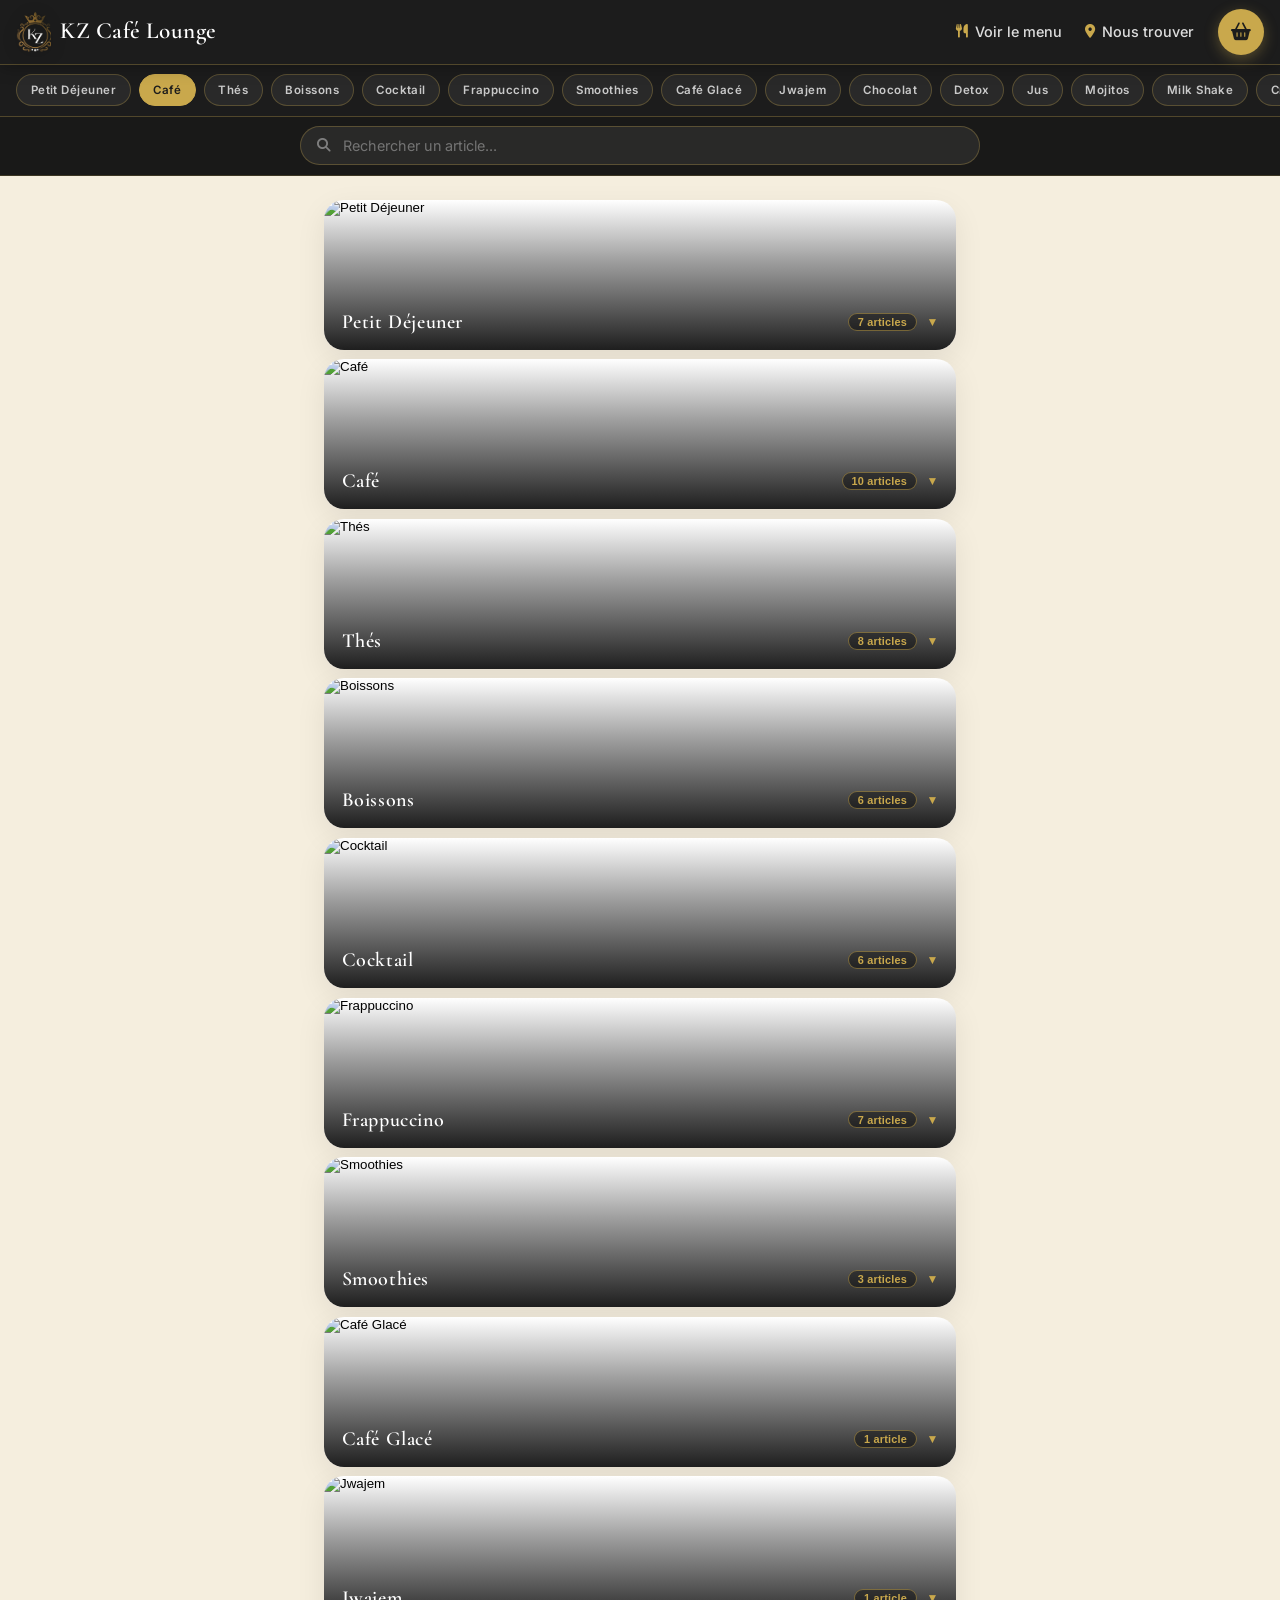
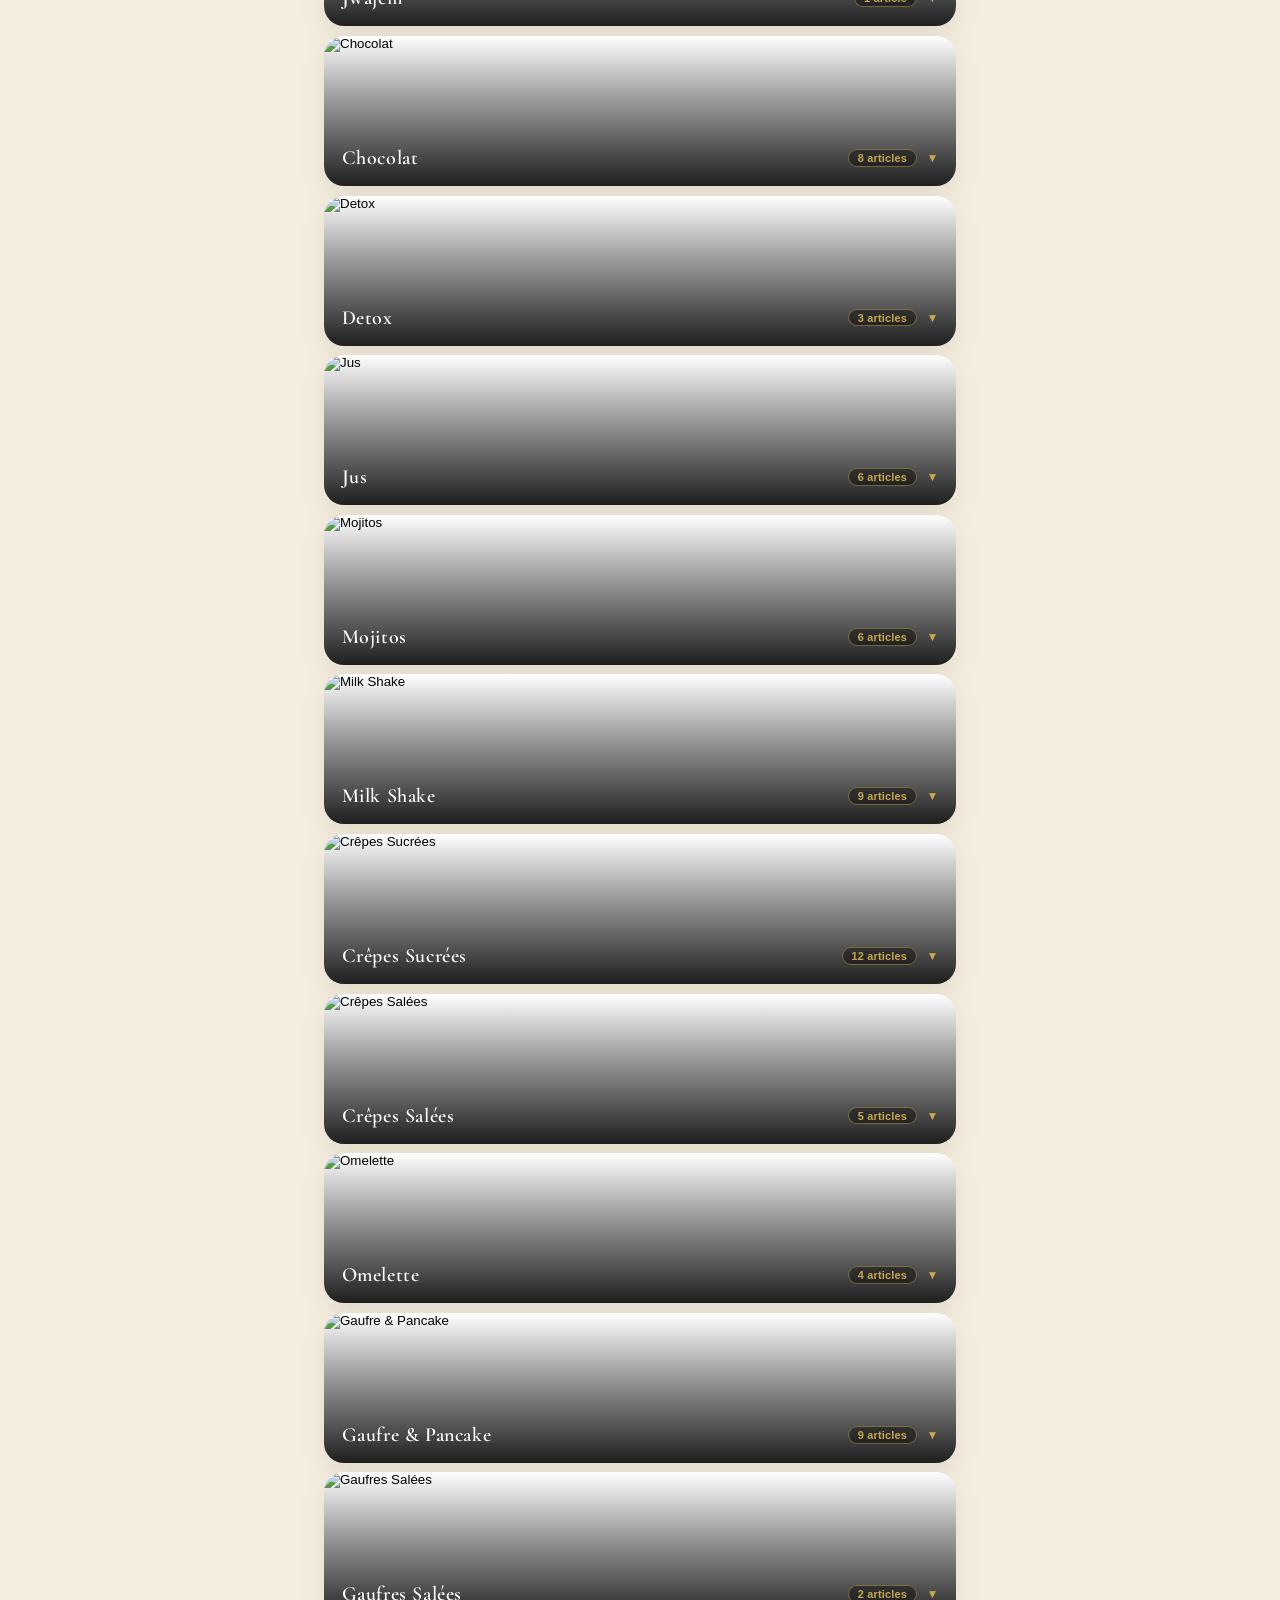
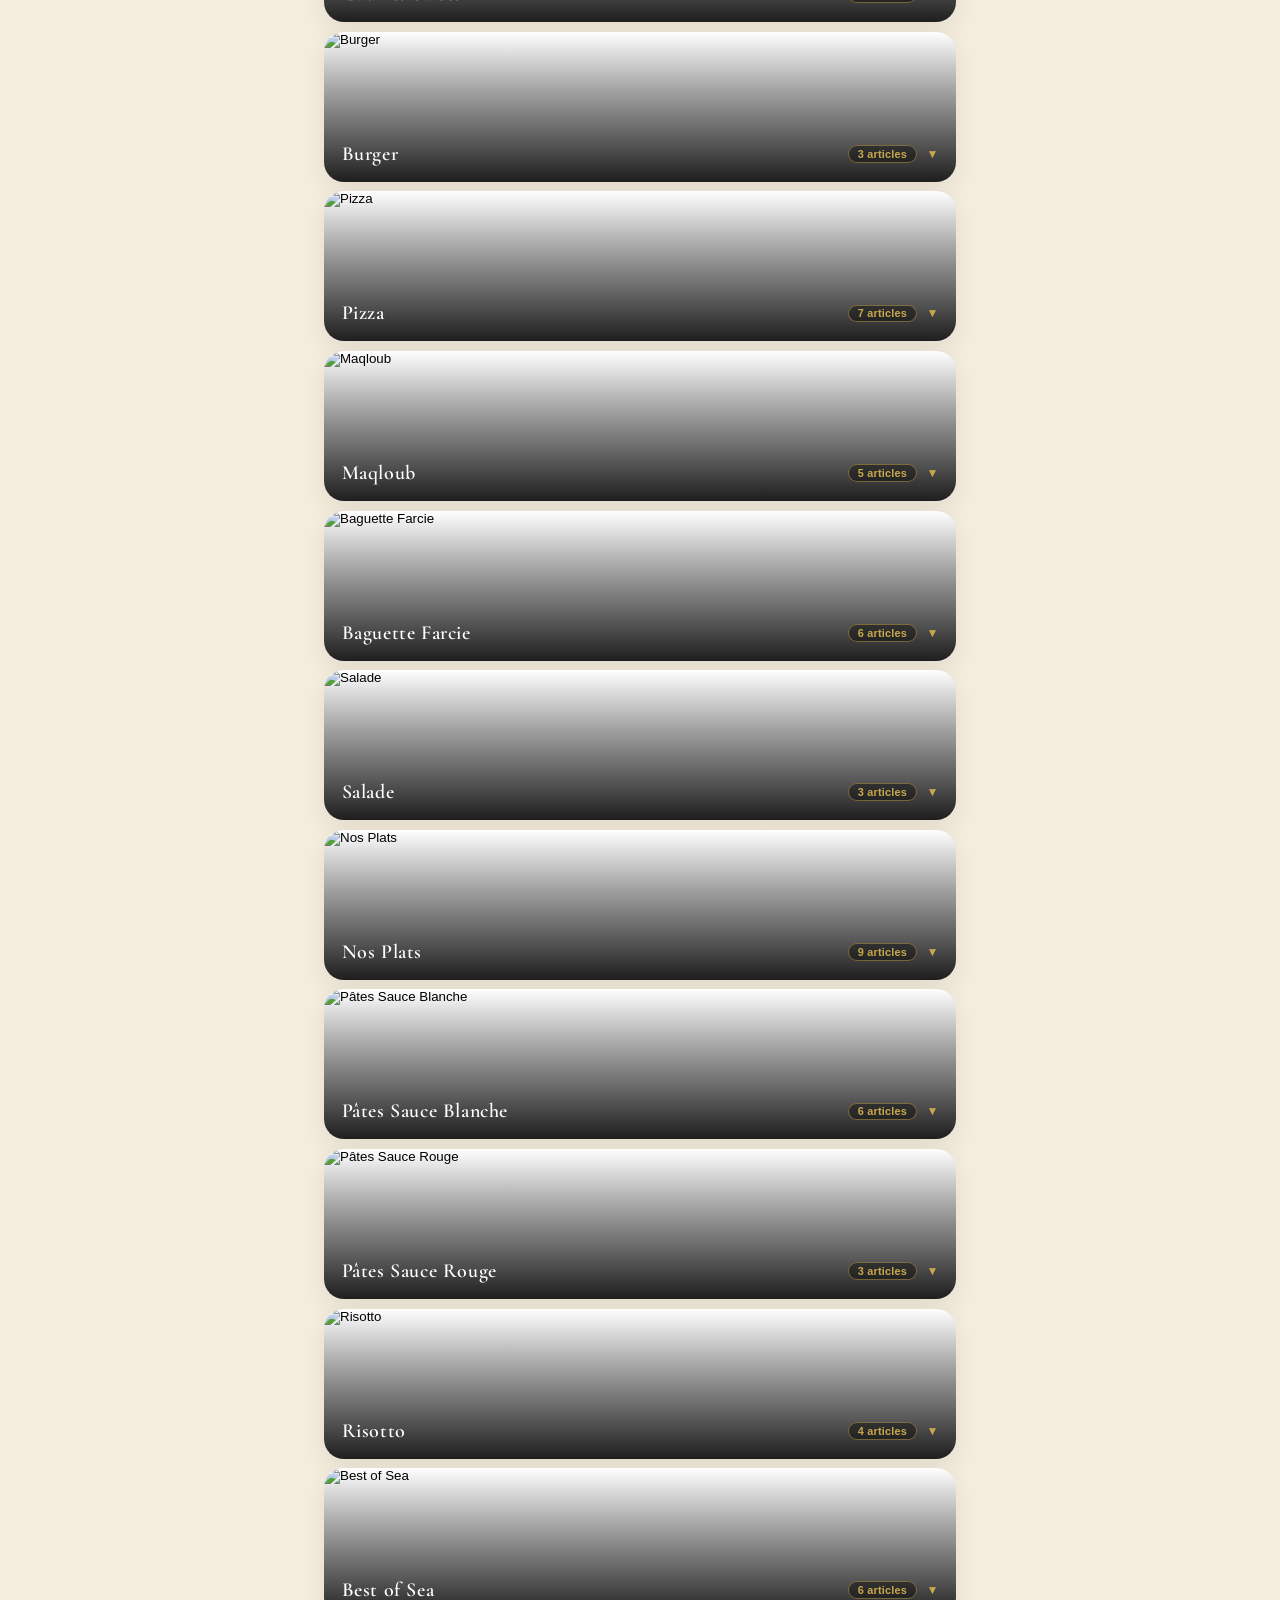
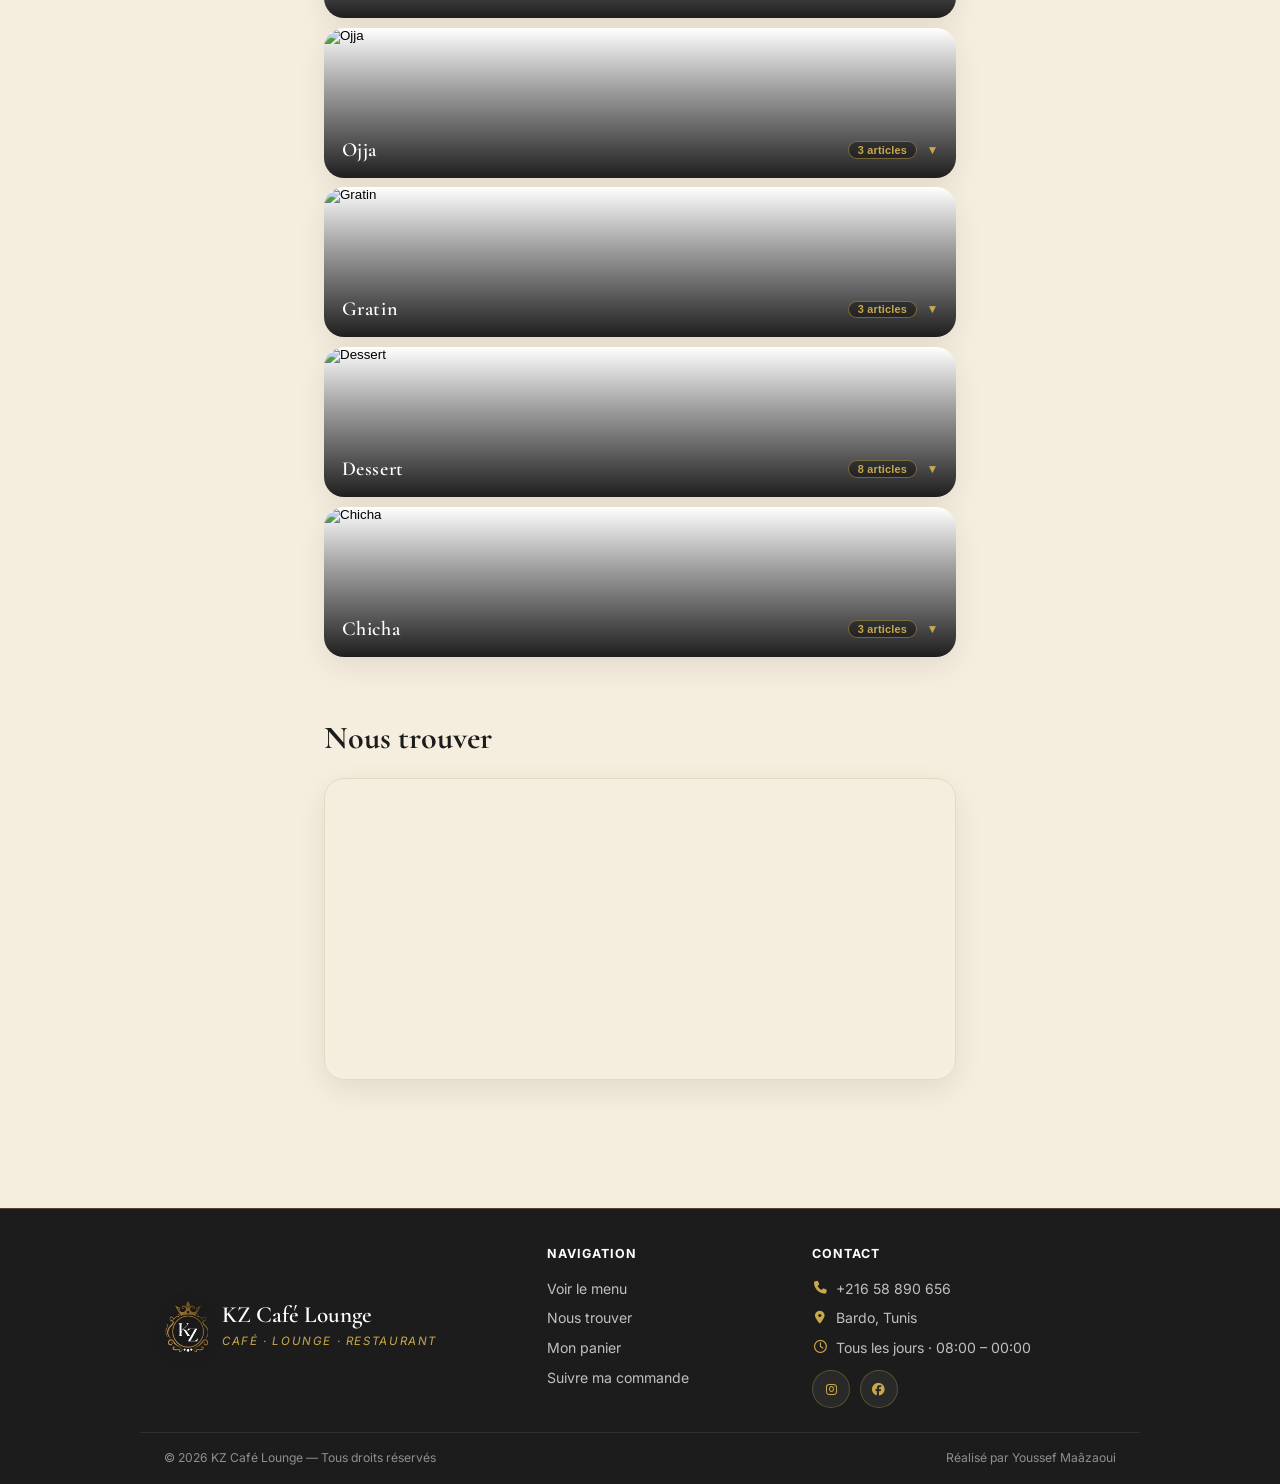
==== commit 172e3b70: "Replace hero with sticky header + add footer - index: swap the big hero card for a sticky site heade" ====
--- a/index.html
+++ b/index.html
@@ -16,13 +16,19 @@
 </head>
 <body>
 
-  <header class="hero">
-    <div class="hero-card">
-      <img class="hero-emblem" src="logo-kz.png" alt="KZ Café Lounge" width="104" height="126" />
-      <p class="eyebrow">Bardo · Tunis</p>
-      <h1>KZ Café Lounge</h1>
-      <p class="hero-text">Café · Lounge · Restaurant</p>
-    </div>
+  <header class="site-header" id="siteHeader">
+    <a class="brand" href="#" onclick="event.preventDefault(); window.scrollTo({ top: 0, behavior: 'smooth' });">
+      <img class="brand-logo" src="logo-kz.png" alt="KZ Café Lounge" width="40" height="48" />
+      <span class="brand-name">KZ Café Lounge</span>
+    </a>
+    <nav class="header-links">
+      <a class="header-link" href="#menu"><i class="fa-solid fa-utensils"></i><span>Voir le menu</span></a>
+      <a class="header-link" href="#nous-trouver"><i class="fa-solid fa-location-dot"></i><span>Nous trouver</span></a>
+    </nav>
+    <a class="header-cart" id="headerCart" href="cart.html" aria-label="Voir mon panier">
+      <i class="fa-solid fa-basket-shopping"></i>
+      <span class="cart-badge hidden" id="cartBadge">0</span>
+    </a>
   </header>
 
   <nav class="category-nav">
@@ -34,10 +40,6 @@
     <input type="text" id="searchInput" placeholder="Rechercher un article..." />
   </div>
 </div>
-<div class="floating-cart" id="floatingCart" onclick="window.location.href='cart.html'" style="display:none">
-  <i class="fa-solid fa-basket-shopping"></i>
-  <span id="cartBadge">0</span>
-</div>
 <a class="floating-track" id="floatingTrack" href="track.html" style="display:none">
   <i class="fa-solid fa-location-arrow"></i>
   <span>Suivre ma commande</span>
@@ -47,7 +49,7 @@
       <div id="menuContainer"></div>
     </section>
 
-    <section class="section">
+    <section class="section" id="nous-trouver">
       <div class="section-head">
         <h2>Nous trouver</h2>
       </div>
@@ -59,27 +61,40 @@
           referrerpolicy="no-referrer-when-downgrade"></iframe>
       </div>
     </section>
+  </main>
 
-    <section class="section">
-      <div class="section-head">
-        <h2>Contact</h2>
-      </div>
-      <div class="info-card">
-        <p><strong>Téléphone :</strong> <a href="tel:+21658890656">+216 58 890 656</a></p>
-        <p><strong>Horaires :</strong> Tous les jours, 08:00 – 00:00</p>
-        <div class="social-links">
-          <a href="https://www.instagram.com/kzed_cafelounge/" class="social-btn instagram-btn" target="_blank" rel="noopener">
-            <i class="fa-brands fa-instagram"></i>
-            Instagram
-          </a>
-          <a href="https://www.facebook.com/profile.php?id=61559121256736" class="social-btn facebook-btn" target="_blank" rel="noopener">
-            <i class="fa-brands fa-facebook"></i>
-            Facebook
-          </a>
+  <footer class="site-footer">
+    <div class="footer-inner">
+      <div class="footer-brand">
+        <img src="logo-kz.png" alt="KZ Café Lounge" width="52" height="63" />
+        <div>
+          <strong>KZ Café Lounge</strong>
+          <p>Café · Lounge · Restaurant</p>
         </div>
       </div>
-    </section>
-  </main>
+      <div class="footer-col">
+        <h4>Navigation</h4>
+        <a href="#menu">Voir le menu</a>
+        <a href="#nous-trouver">Nous trouver</a>
+        <a href="cart.html">Mon panier</a>
+        <a href="track.html">Suivre ma commande</a>
+      </div>
+      <div class="footer-col">
+        <h4>Contact</h4>
+        <a href="tel:+21658890656"><i class="fa-solid fa-phone"></i> +216 58 890 656</a>
+        <span><i class="fa-solid fa-location-dot"></i> Bardo, Tunis</span>
+        <span><i class="fa-regular fa-clock"></i> Tous les jours · 08:00 – 00:00</span>
+        <div class="footer-social">
+          <a href="https://www.instagram.com/kzed_cafelounge/" target="_blank" rel="noopener" aria-label="Instagram"><i class="fa-brands fa-instagram"></i></a>
+          <a href="https://www.facebook.com/profile.php?id=61559121256736" target="_blank" rel="noopener" aria-label="Facebook"><i class="fa-brands fa-facebook"></i></a>
+        </div>
+      </div>
+    </div>
+    <div class="footer-bottom">
+      <span>© 2026 KZ Café Lounge — Tous droits réservés</span>
+      <span>Réalisé par Youssef Maâzaoui</span>
+    </div>
+  </footer>
 
   <script src="menu-data.js"></script>
   <script src="supabase.js"></script>
--- a/styles.css
+++ b/styles.css
@@ -106,7 +106,7 @@
 }
 .category-nav {
   position: sticky;
-  top: 0;
+  top: var(--header-h, 64px);
   z-index: 100;
   background: var(--green);
   border-bottom: 1px solid rgba(201, 168, 76, 0.3);
@@ -229,6 +229,30 @@
 
 .toggle-arrow.open { transform: rotate(180deg); }
 
+.toggle-meta {
+  display: flex;
+  align-items: center;
+  gap: 0.6rem;
+}
+
+.category-count {
+  font-size: 0.68rem;
+  font-weight: 600;
+  letter-spacing: 0.02em;
+  color: var(--accent);
+  background: rgba(0, 0, 0, 0.4);
+  border: 1px solid rgba(201, 168, 76, 0.5);
+  padding: 0.12rem 0.55rem;
+  border-radius: 999px;
+  white-space: nowrap;
+  backdrop-filter: blur(2px);
+}
+
+/* Closed categories sit flush as a clean accordion list */
+.menu-category:has(.category-items.collapsed) { margin-bottom: 0.6rem; }
+.category-toggle { transition: filter 0.2s ease; }
+.category-toggle:hover { filter: brightness(1.08); }
+
 .category-items {
   overflow: hidden;
   max-height: 3000px;
@@ -390,7 +414,7 @@
 }
 .search-bar-wrapper {
   position: sticky;
-  top: 53px;
+  top: calc(var(--header-h, 64px) + var(--catnav-h, 52px));
   z-index: 99;
   background: rgba(18, 18, 18, 0.97);
   backdrop-filter: blur(12px);
@@ -437,39 +461,124 @@
   font-size: 0.95rem;
   font-style: italic;
 }
-.floating-cart {
-  position: fixed;
-  bottom: 1.5rem;
-  right: 1.5rem;
-  background: var(--accent);
-  color: #fff;
-  border-radius: 999px;
-  padding: 0.85rem 1.25rem;
-  font-size: 1.1rem;
-  cursor: pointer;
-  display: flex;
-  align-items: center;
-  gap: 0.5rem;
-  box-shadow: 0 8px 24px rgba(201, 168, 76, 0.4);
-  z-index: 200;
-  transition: transform 0.2s, filter 0.2s;
-}
-
-.floating-cart:hover {
-  transform: translateY(-2px);
-  filter: brightness(1.08);
-}
-
-#cartBadge {
-  background: #fff;
-  color: var(--accent);
-  border-radius: 50%;
-  width: 22px;
-  height: 22px;
+/* ===== Sticky site header ===== */
+.site-header {
+  position: sticky;
+  top: 0;
+  z-index: 110;
+  display: flex;
+  align-items: center;
+  flex-wrap: wrap;
+  gap: 0.5rem 1.5rem;
+  padding: 0.55rem 1rem;
+  background: var(--green);
+  border-bottom: 1px solid rgba(201, 168, 76, 0.3);
+  box-shadow: 0 2px 16px rgba(0, 0, 0, 0.28);
+}
+
+.brand {
+  display: flex;
+  align-items: center;
+  gap: 0.6rem;
+  text-decoration: none;
+  margin-right: auto;
+}
+.brand-logo {
+  height: 42px;
+  width: auto;
+  display: block;
+  filter: drop-shadow(0 3px 8px rgba(0, 0, 0, 0.45));
+}
+.brand-name {
+  font-family: "Cormorant Garamond", serif;
+  color: #ffffff;
+  font-size: 1.45rem;
+  font-weight: 600;
+  letter-spacing: 0.02em;
+  line-height: 1;
+  white-space: nowrap;
+}
+
+.header-links { display: flex; align-items: center; gap: 1.4rem; }
+.header-link {
+  display: flex;
+  align-items: center;
+  gap: 0.45rem;
+  color: rgba(255, 255, 255, 0.85);
+  text-decoration: none;
+  font-size: 0.9rem;
+  font-weight: 500;
+  white-space: nowrap;
+  transition: color 0.2s;
+}
+.header-link i { color: var(--accent); font-size: 0.85rem; }
+.header-link:hover { color: var(--accent); }
+
+.header-cart {
+  position: relative;
   display: grid;
   place-items: center;
-  font-size: 0.78rem;
+  width: 46px;
+  height: 46px;
+  border-radius: 50%;
+  background: var(--accent);
+  color: #1c1c1c;
+  font-size: 1.1rem;
+  text-decoration: none;
+  flex-shrink: 0;
+  box-shadow: 0 4px 14px rgba(201, 168, 76, 0.35);
+  transition: filter 0.2s, transform 0.2s;
+}
+.header-cart:hover { filter: brightness(1.08); transform: translateY(-1px); }
+
+.cart-badge {
+  position: absolute;
+  top: -3px;
+  right: -3px;
+  min-width: 20px;
+  height: 20px;
+  padding: 0 5px;
+  border-radius: 999px;
+  background: #ffffff;
+  color: #1c1c1c;
+  font-size: 0.72rem;
   font-weight: 700;
+  display: grid;
+  place-items: center;
+  border: 2px solid var(--green);
+  font-variant-numeric: tabular-nums;
+}
+.cart-badge.hidden { display: none; }
+
+@keyframes cartBump {
+  0%   { transform: scale(1) rotate(0); }
+  25%  { transform: scale(1.28) rotate(-9deg); }
+  50%  { transform: scale(0.9) rotate(6deg); }
+  75%  { transform: scale(1.12) rotate(-3deg); }
+  100% { transform: scale(1) rotate(0); }
+}
+.header-cart.bump { animation: cartBump 0.5s ease; }
+
+@keyframes badgePop {
+  0%   { transform: scale(0.3); opacity: 0; }
+  60%  { transform: scale(1.35); }
+  100% { transform: scale(1); opacity: 1; }
+}
+.cart-badge.pop { animation: badgePop 0.35s ease; }
+
+@media (max-width: 600px) {
+  .brand { order: 1; }
+  .header-cart { order: 2; }
+  .header-links {
+    order: 3;
+    flex-basis: 100%;
+    justify-content: center;
+    gap: 1.75rem;
+    padding-top: 0.55rem;
+    border-top: 1px solid rgba(201, 168, 76, 0.18);
+  }
+  .brand-name { font-size: 1.3rem; }
+  .brand-logo { height: 38px; }
 }
 
 .floating-track {
@@ -493,6 +602,90 @@
 
 .floating-track:hover { transform: translateY(-2px); filter: brightness(1.1); }
 .floating-track i { color: var(--accent); }
+
+/* ===== Footer ===== */
+.site-footer {
+  background: var(--green);
+  color: rgba(255, 255, 255, 0.8);
+  margin-top: 2.5rem;
+  border-top: 1px solid rgba(201, 168, 76, 0.3);
+}
+.footer-inner {
+  max-width: 1000px;
+  margin: 0 auto;
+  display: grid;
+  grid-template-columns: 1.5fr 1fr 1.3fr;
+  gap: 1.75rem 2rem;
+  padding: 2.25rem 1.5rem 1.5rem;
+}
+.footer-brand { display: flex; align-items: center; gap: 0.85rem; }
+.footer-brand img { height: 54px; width: auto; filter: drop-shadow(0 3px 8px rgba(0, 0, 0, 0.4)); }
+.footer-brand strong {
+  font-family: "Cormorant Garamond", serif;
+  color: #fff;
+  font-size: 1.45rem;
+  font-weight: 600;
+  display: block;
+  line-height: 1.1;
+}
+.footer-brand p {
+  color: var(--accent);
+  font-size: 0.72rem;
+  letter-spacing: 0.14em;
+  text-transform: uppercase;
+  font-style: italic;
+  margin-top: 0.25rem;
+}
+.footer-col h4 {
+  color: #fff;
+  font-size: 0.78rem;
+  text-transform: uppercase;
+  letter-spacing: 0.08em;
+  margin-bottom: 0.85rem;
+}
+.footer-col a,
+.footer-col span {
+  display: flex;
+  align-items: center;
+  gap: 0.5rem;
+  color: rgba(255, 255, 255, 0.72);
+  text-decoration: none;
+  font-size: 0.88rem;
+  margin-bottom: 0.55rem;
+}
+.footer-col a:hover { color: var(--accent); }
+.footer-col i { color: var(--accent); font-size: 0.8rem; width: 16px; text-align: center; }
+.footer-social { display: flex; gap: 0.6rem; margin-top: 0.75rem; }
+.footer-social a {
+  width: 38px;
+  height: 38px;
+  border-radius: 50%;
+  display: grid;
+  place-items: center;
+  background: rgba(255, 255, 255, 0.06);
+  border: 1px solid rgba(201, 168, 76, 0.3);
+  color: var(--accent);
+  font-size: 1rem;
+  margin: 0;
+  transition: background 0.2s, color 0.2s, transform 0.2s;
+}
+.footer-social a:hover { background: var(--accent); color: #1c1c1c; transform: translateY(-2px); }
+.footer-bottom {
+  max-width: 1000px;
+  margin: 0 auto;
+  border-top: 1px solid rgba(255, 255, 255, 0.08);
+  padding: 1rem 1.5rem;
+  display: flex;
+  justify-content: space-between;
+  flex-wrap: wrap;
+  gap: 0.5rem;
+  font-size: 0.76rem;
+  color: rgba(255, 255, 255, 0.5);
+}
+@media (max-width: 680px) {
+  .footer-inner { grid-template-columns: 1fr; gap: 1.5rem; }
+  .footer-bottom { flex-direction: column; text-align: center; }
+}
 .item-right {
   display: flex;
   align-items: center;
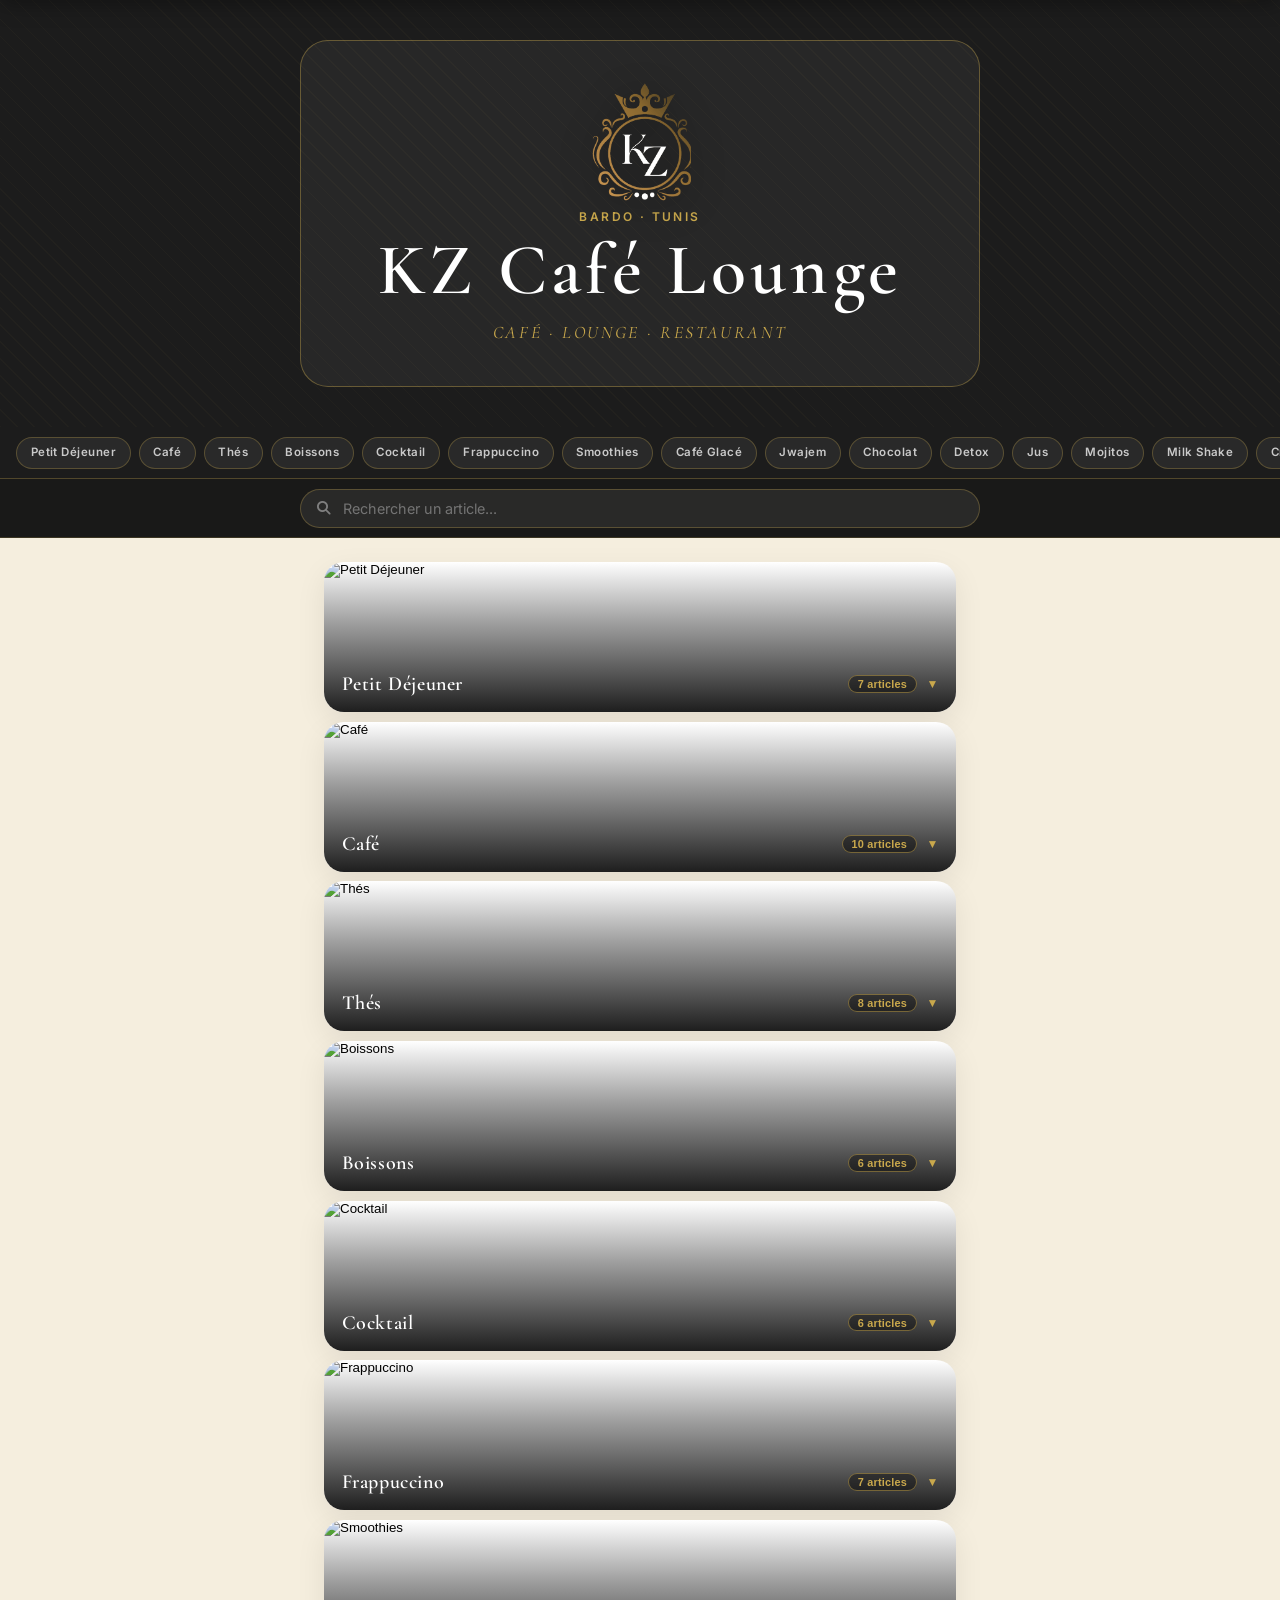
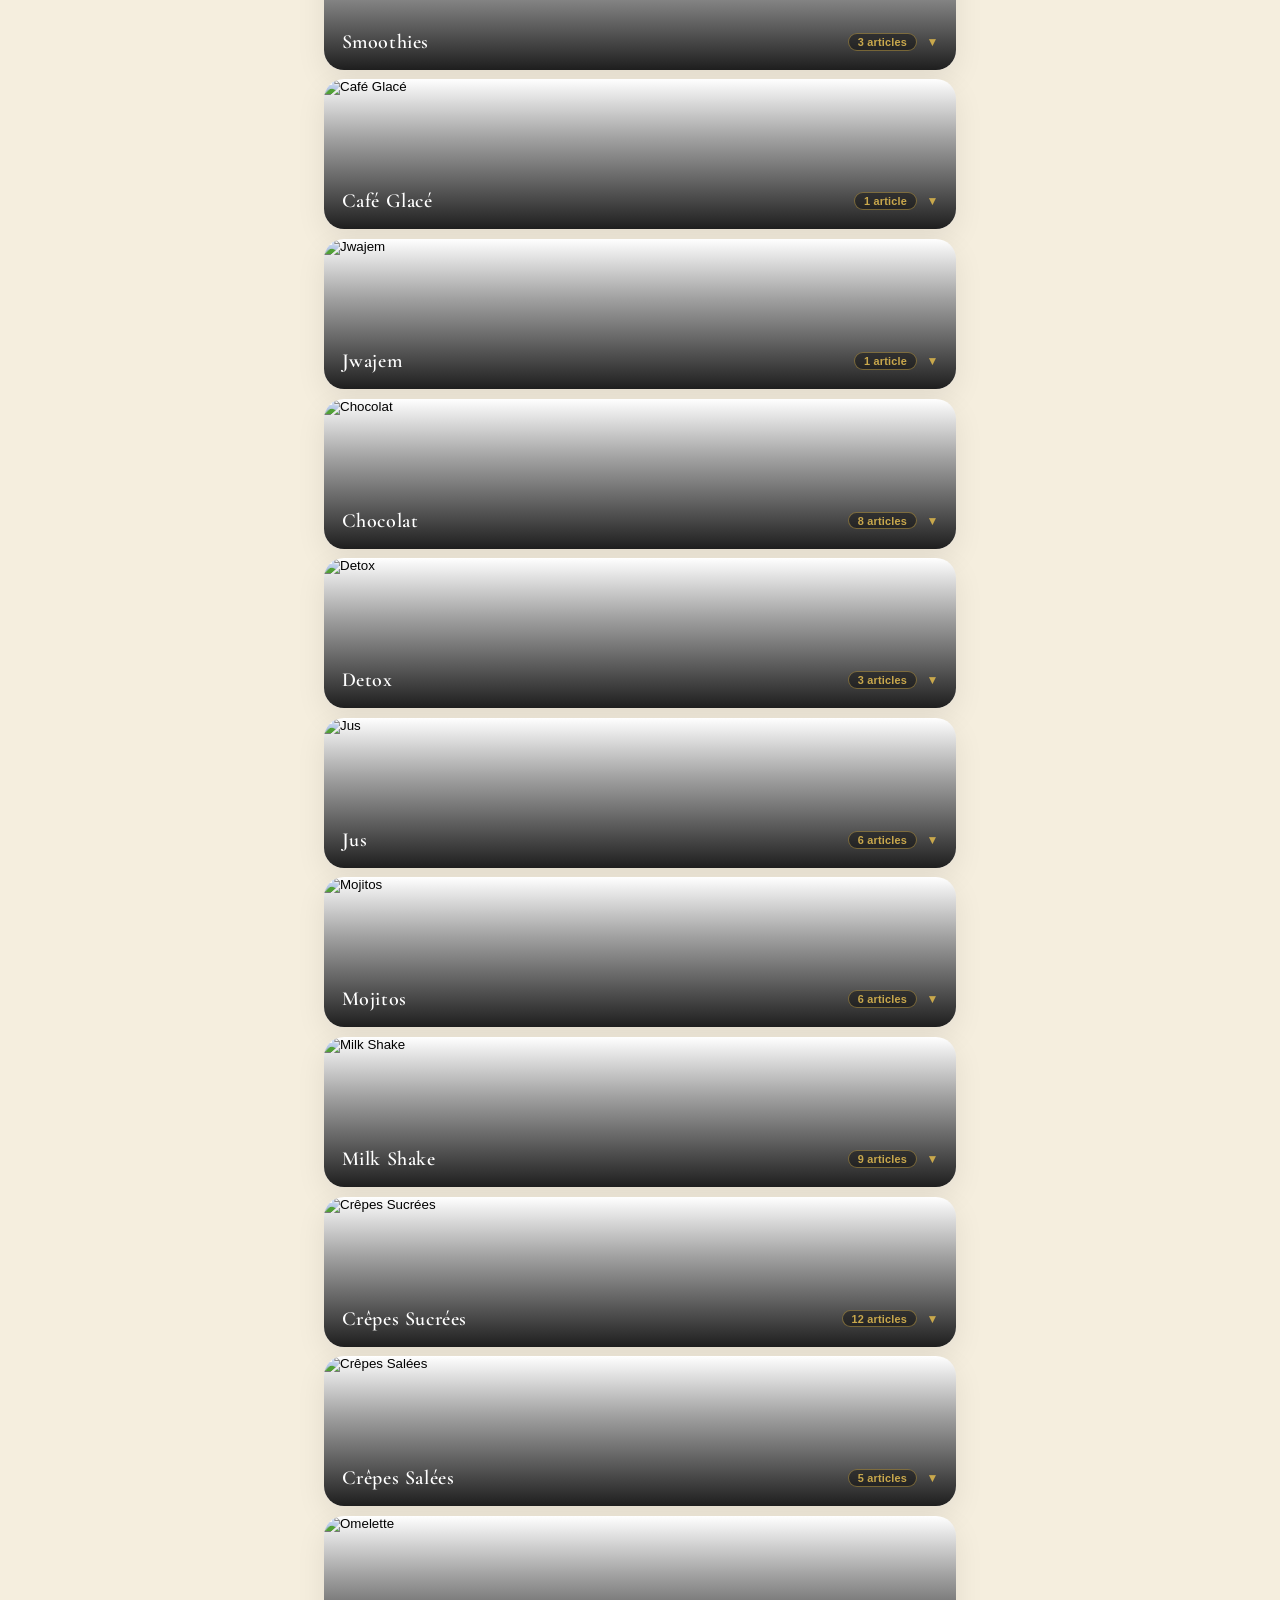
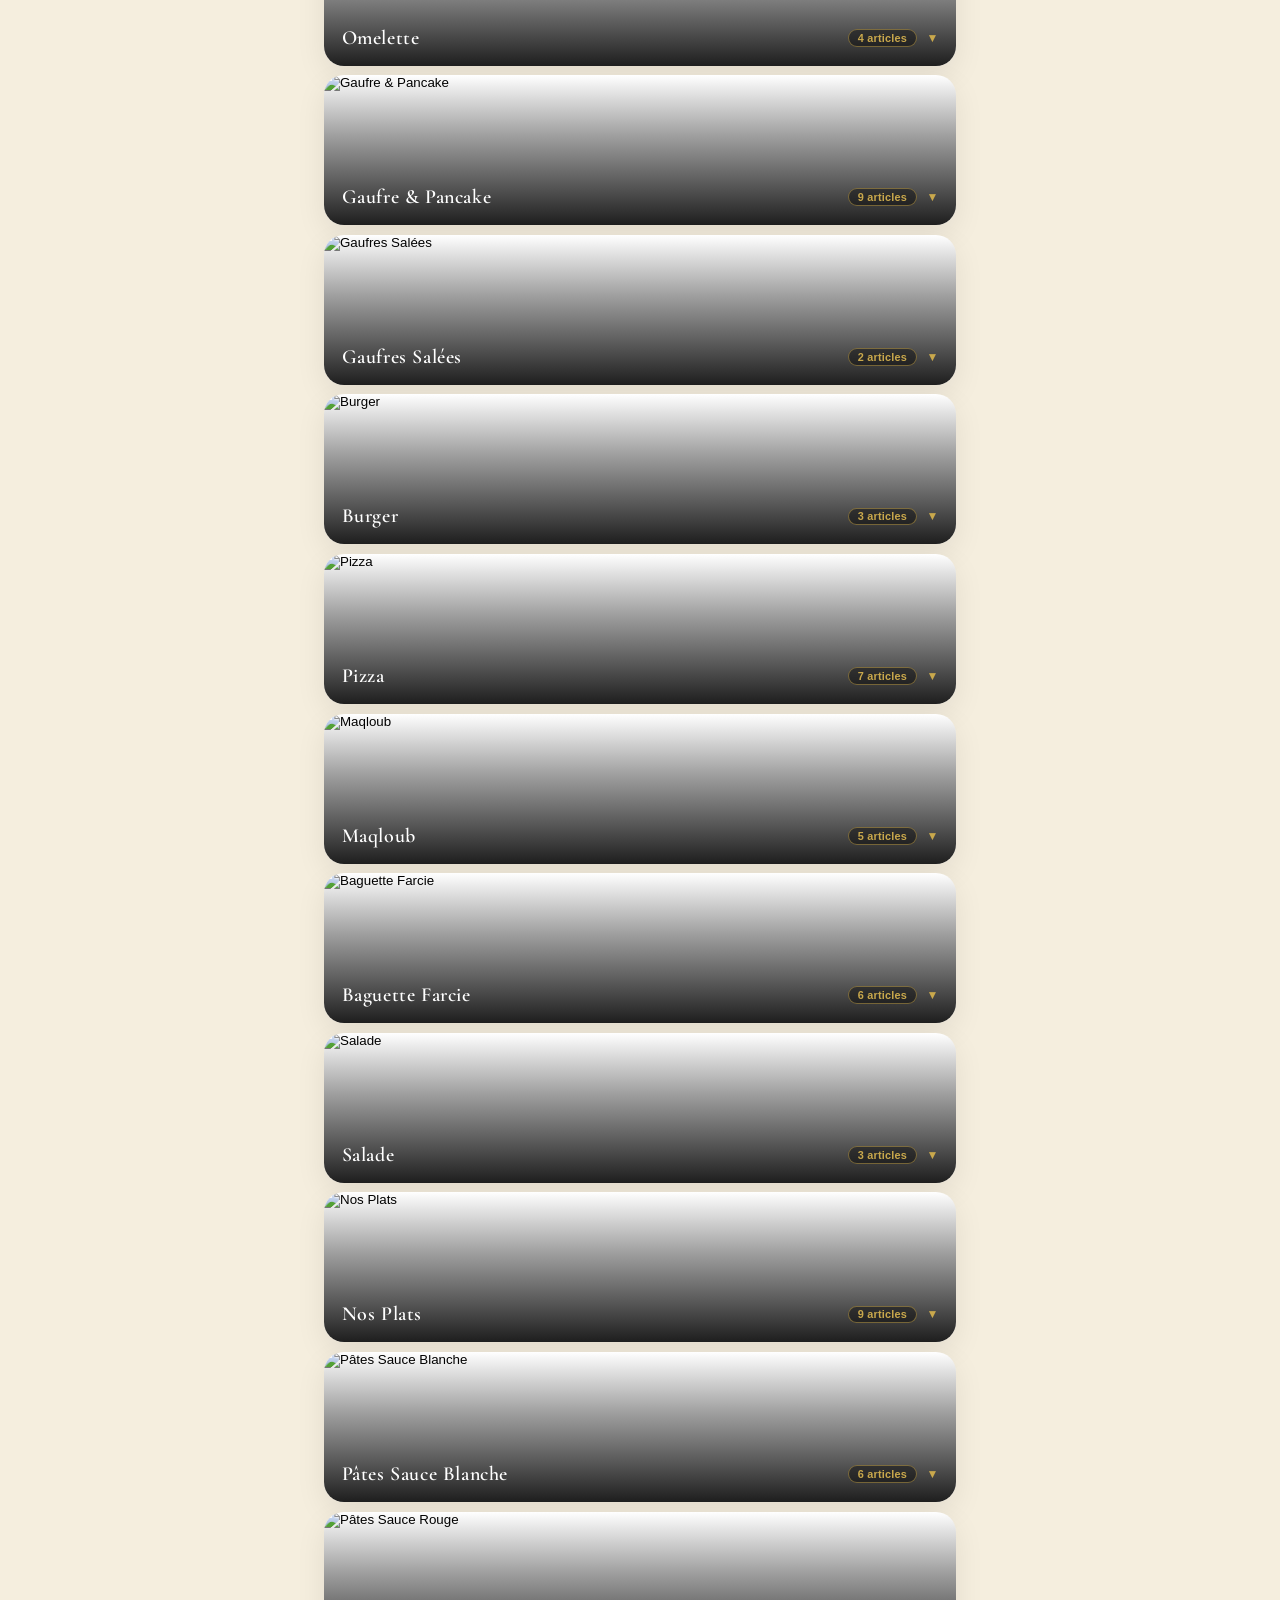
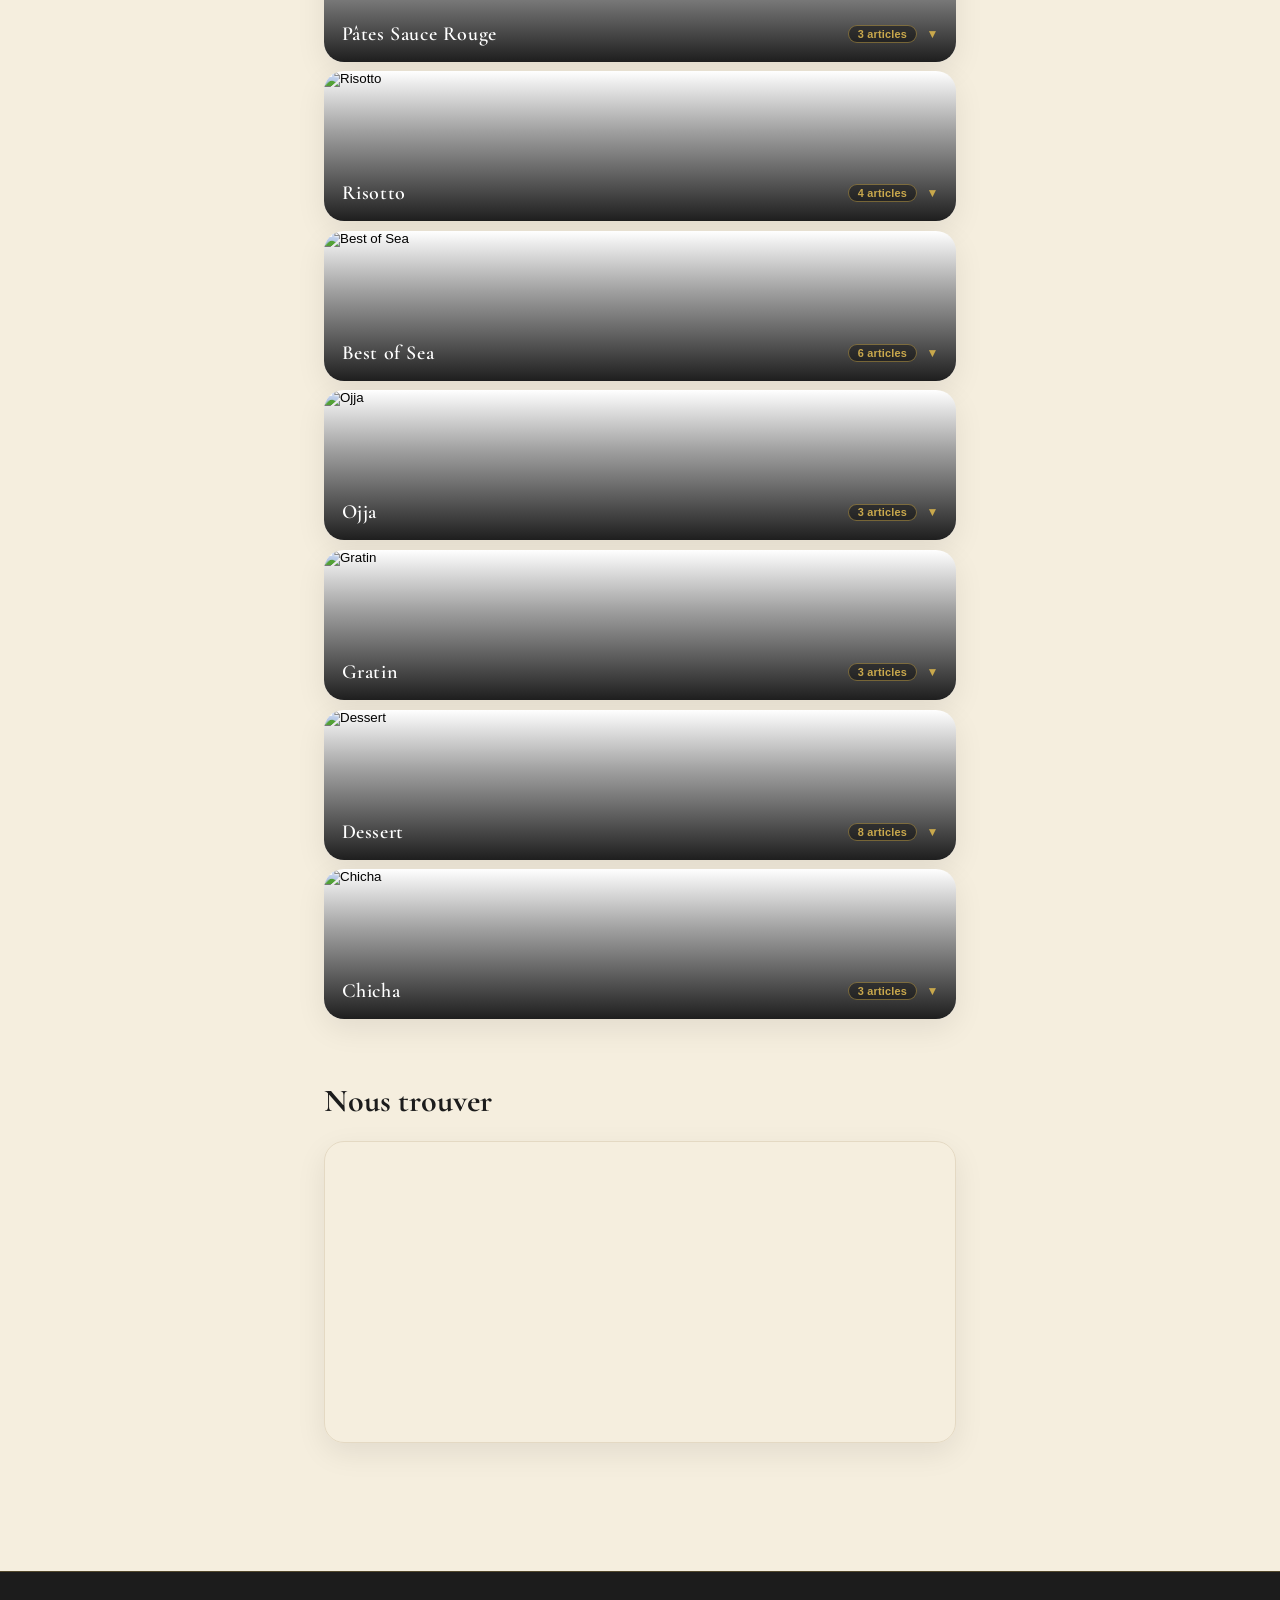
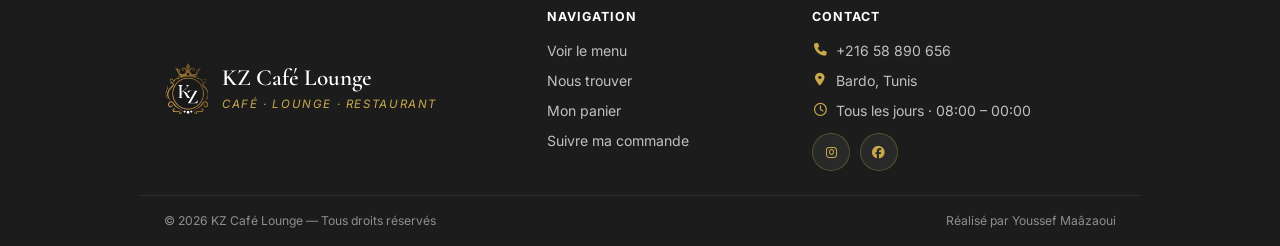
==== commit 76fb4a86: "Collapsing header: hero on load, slides into compact bar on scroll - Restore the full brand hero at " ====
--- a/index.html
+++ b/index.html
@@ -15,6 +15,15 @@
   <link rel="stylesheet" href="styles.css" />
 </head>
 <body>
+
+  <section class="hero">
+    <div class="hero-card">
+      <img class="hero-emblem" src="logo-kz.png" alt="KZ Café Lounge" width="104" height="126" />
+      <p class="eyebrow">Bardo · Tunis</p>
+      <h1>KZ Café Lounge</h1>
+      <p class="hero-text">Café · Lounge · Restaurant</p>
+    </div>
+  </section>
 
   <header class="site-header" id="siteHeader">
     <a class="brand" href="#" onclick="event.preventDefault(); window.scrollTo({ top: 0, behavior: 'smooth' });">
--- a/styles.css
+++ b/styles.css
@@ -461,10 +461,14 @@
   font-size: 0.95rem;
   font-style: italic;
 }
-/* ===== Sticky site header ===== */
+/* ===== Collapsing site header =====
+   The full hero shows on load; this compact bar is parked above the viewport
+   and slides down once the user scrolls past the hero (.header-visible on body). */
 .site-header {
-  position: sticky;
+  position: fixed;
   top: 0;
+  left: 0;
+  right: 0;
   z-index: 110;
   display: flex;
   align-items: center;
@@ -473,8 +477,12 @@
   padding: 0.55rem 1rem;
   background: var(--green);
   border-bottom: 1px solid rgba(201, 168, 76, 0.3);
-  box-shadow: 0 2px 16px rgba(0, 0, 0, 0.28);
-}
+  box-shadow: 0 6px 22px rgba(0, 0, 0, 0.35);
+  transform: translateY(-105%);
+  transition: transform 0.4s cubic-bezier(0.4, 0, 0.2, 1);
+}
+
+body.header-visible .site-header { transform: translateY(0); }
 
 .brand {
   display: flex;
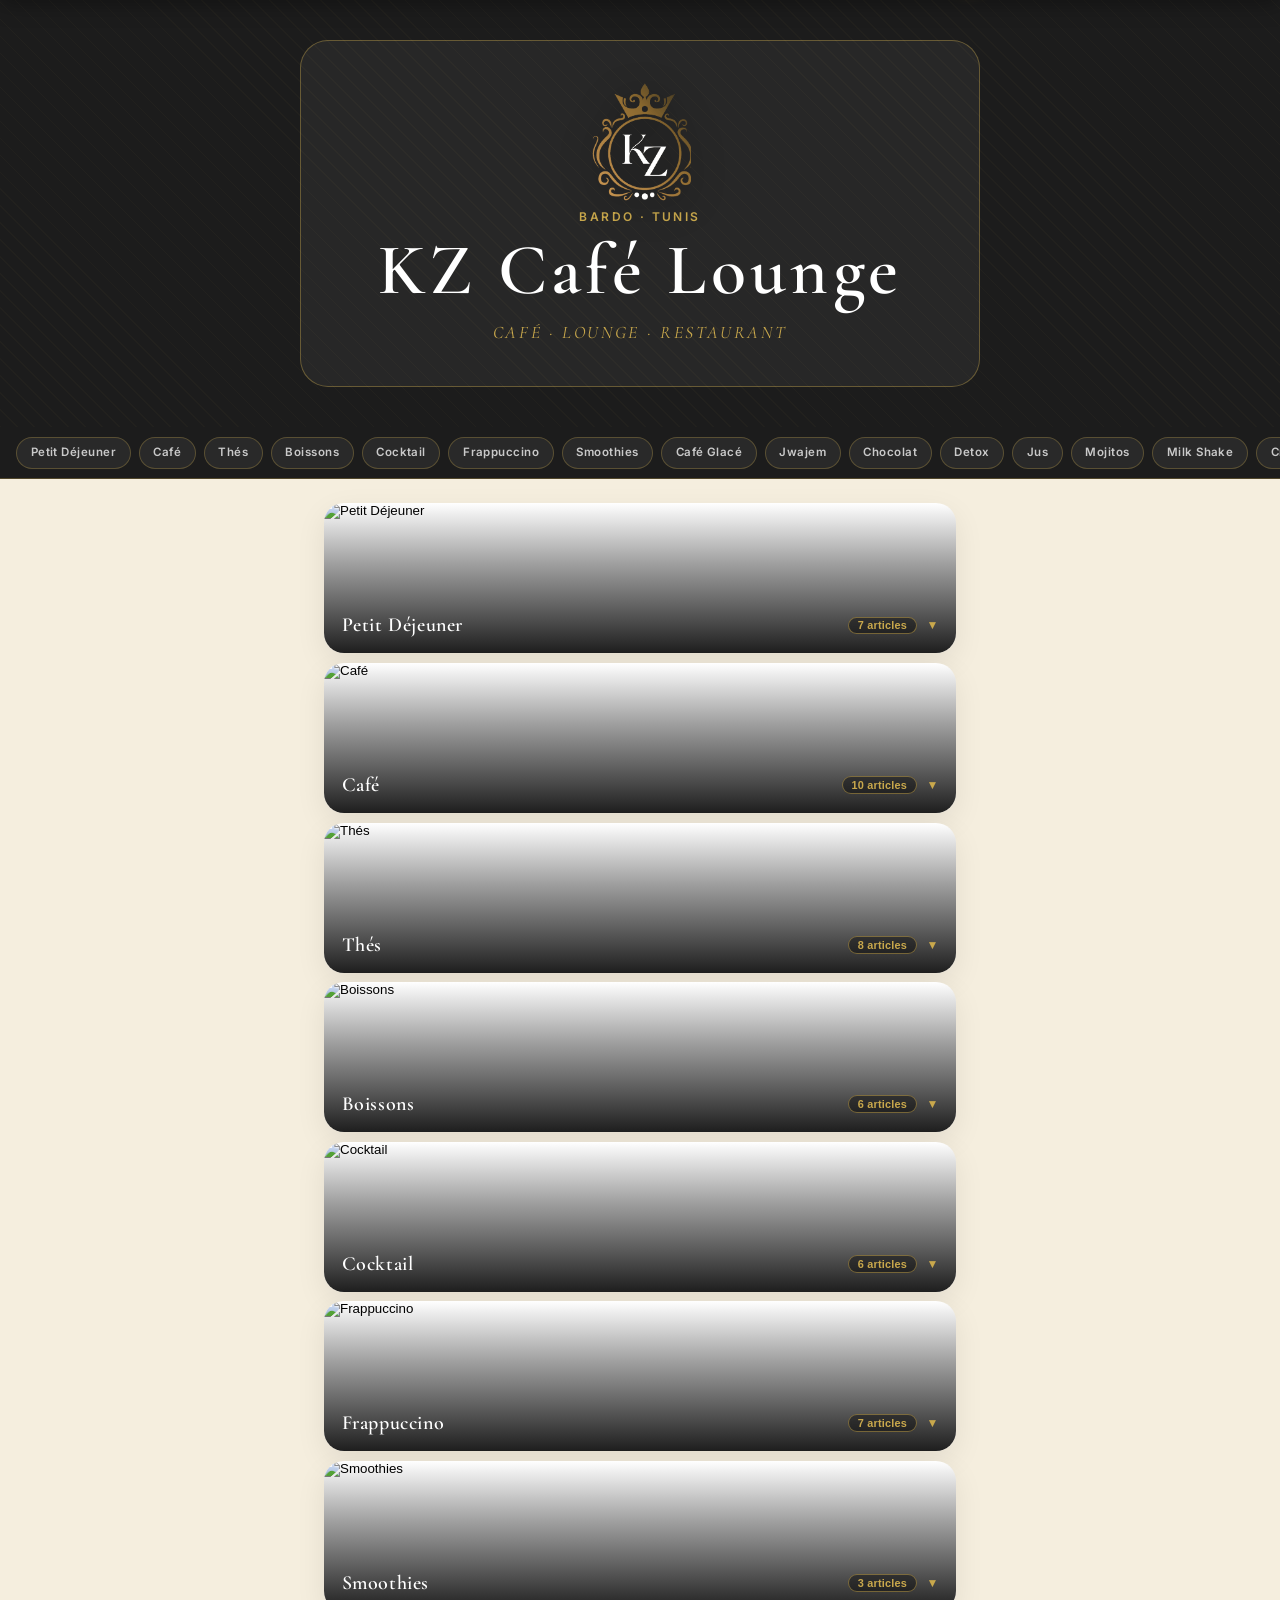
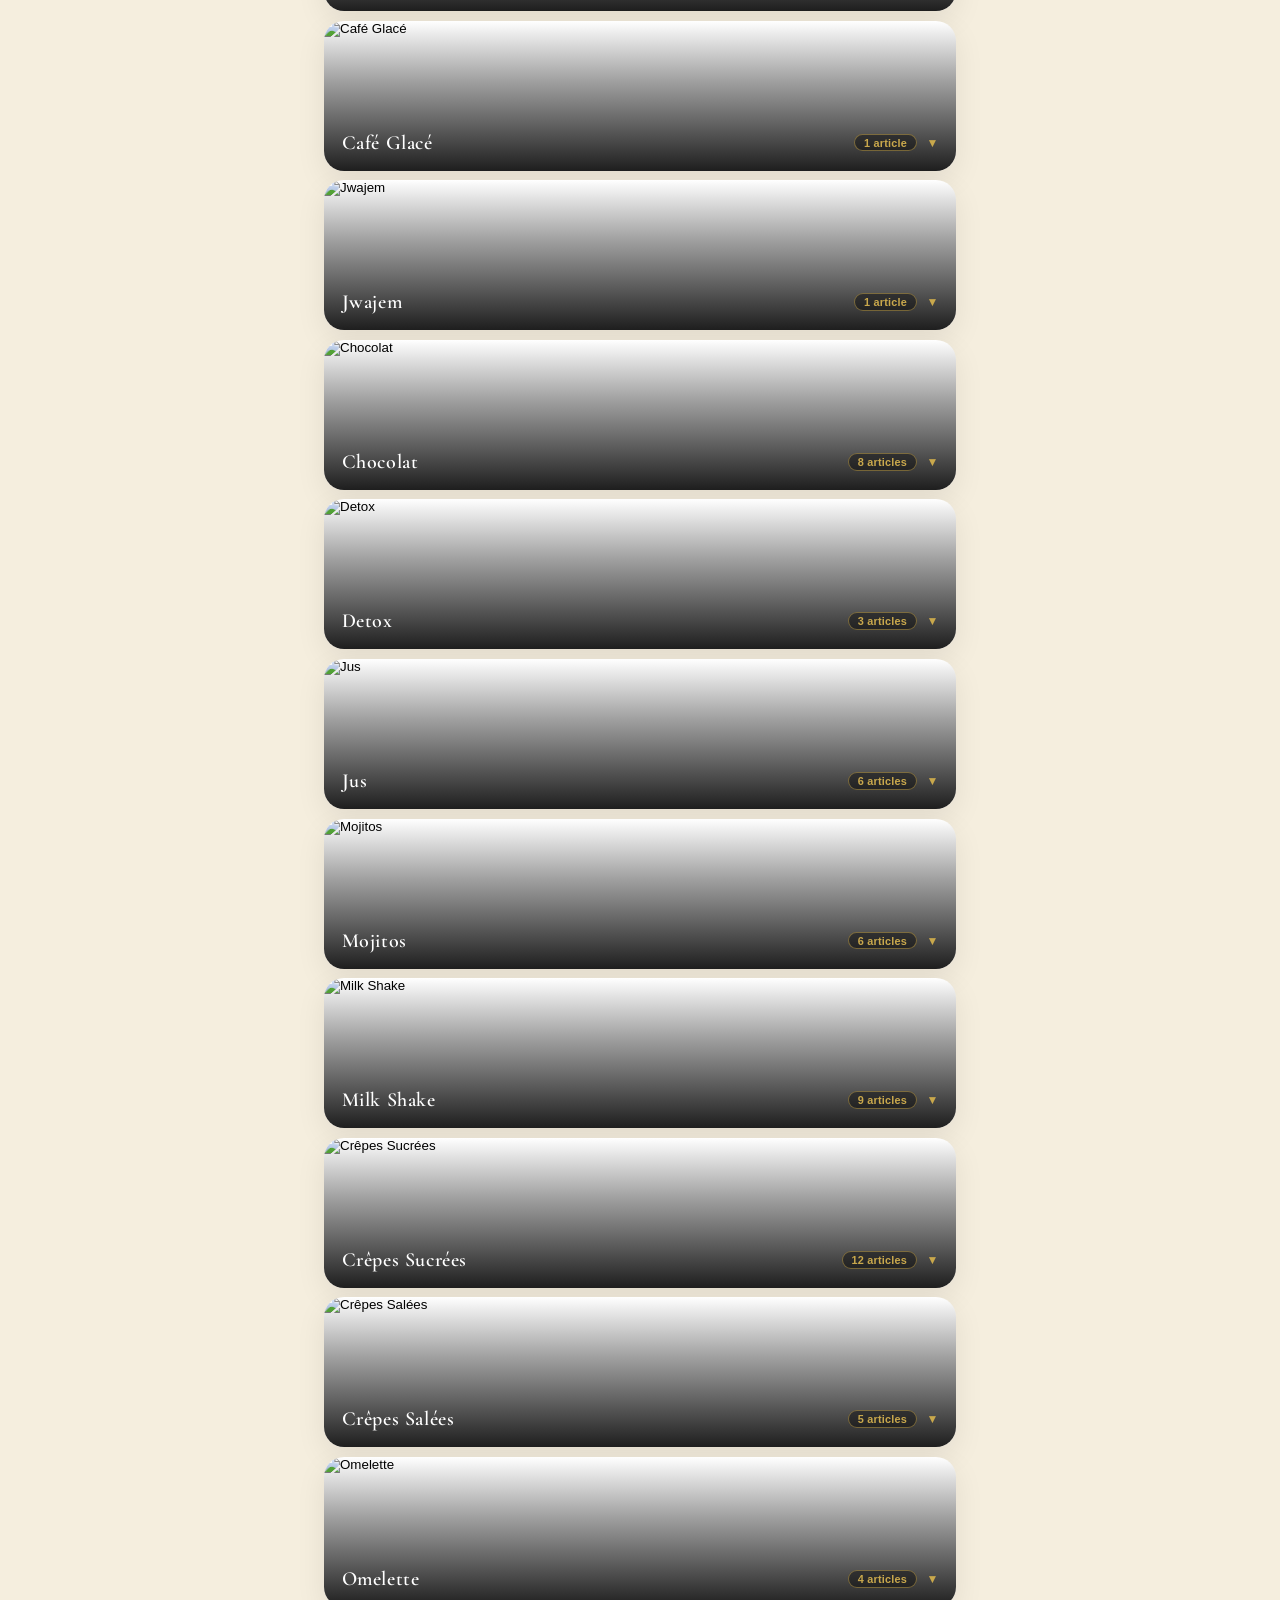
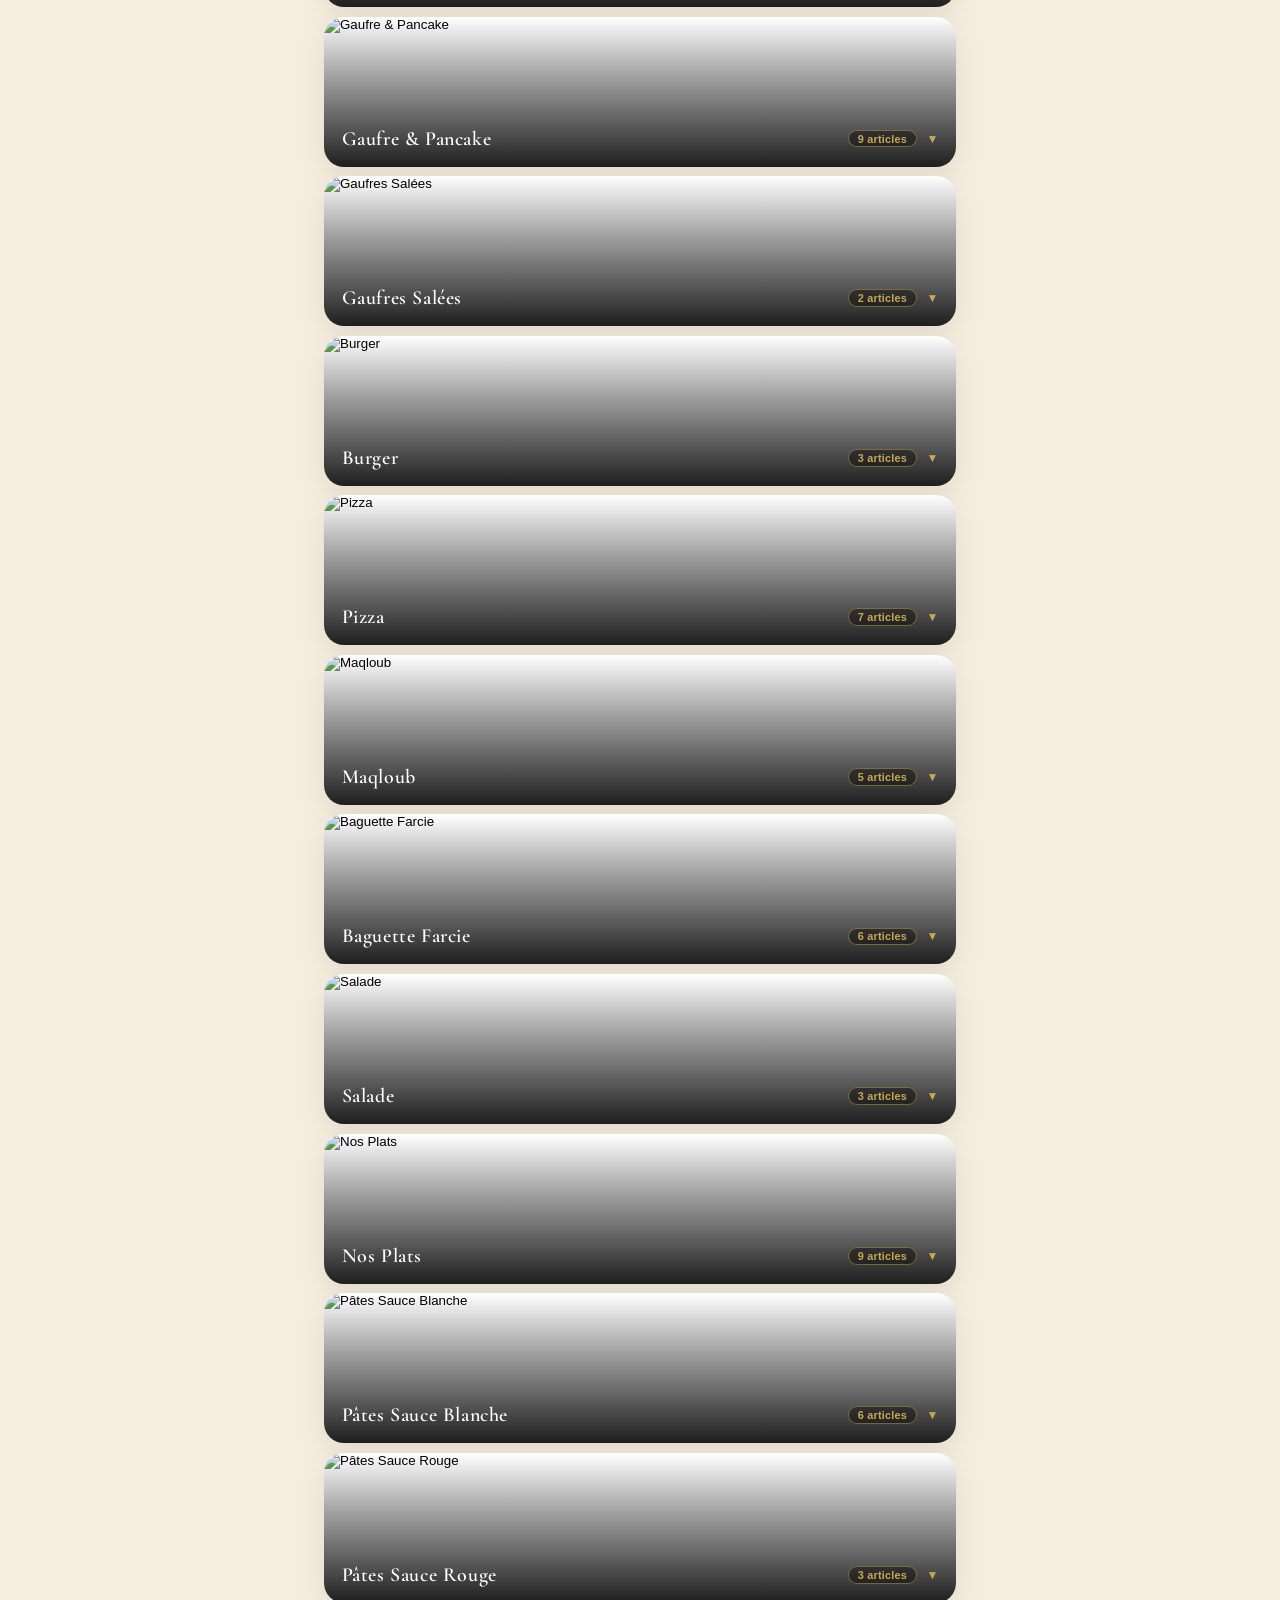
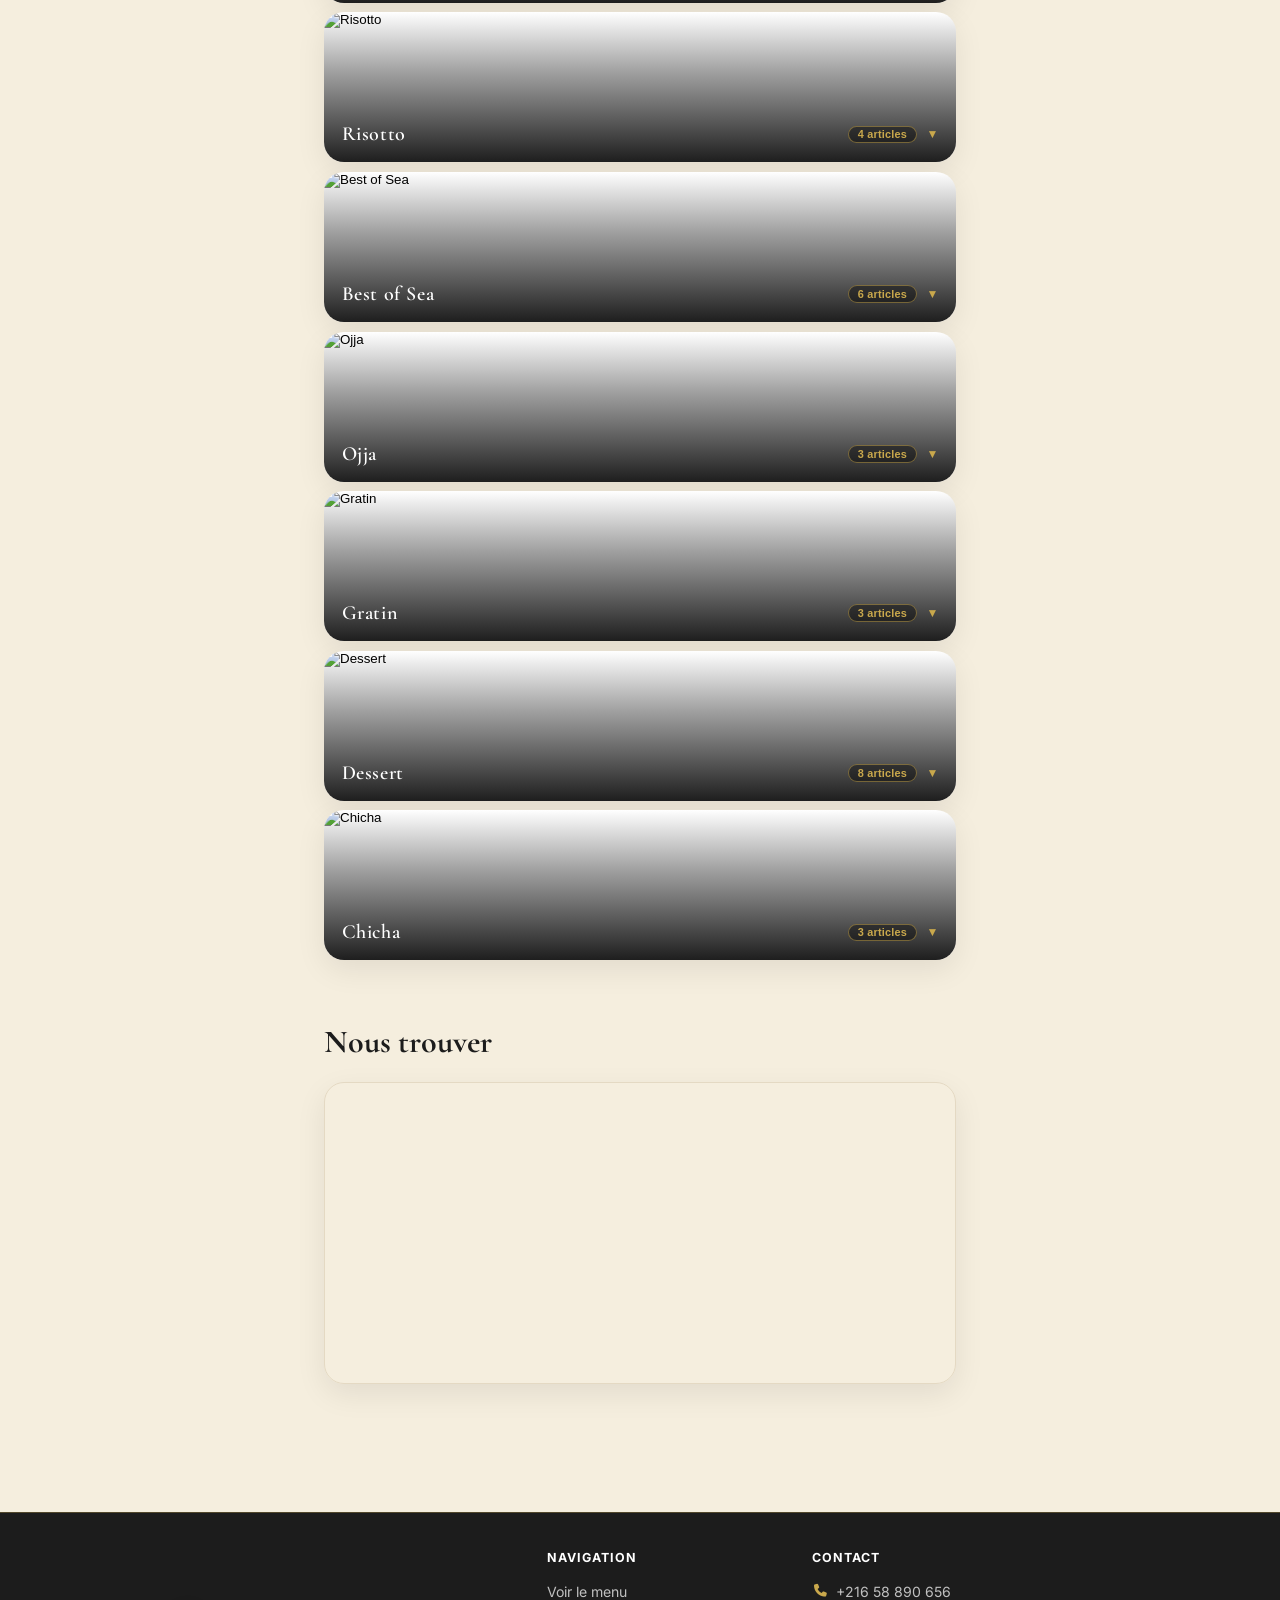
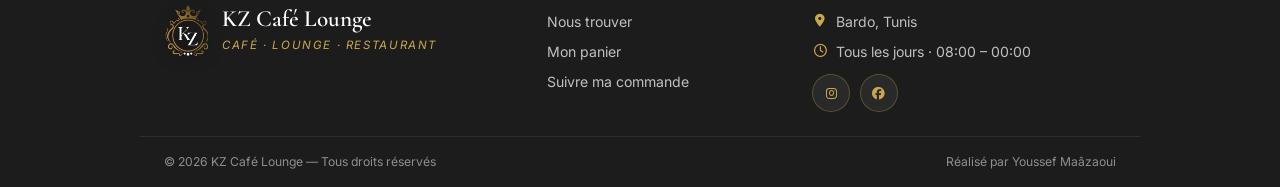
==== commit 94b72b2f: "Move the search bar into the header - Search now lives inside the collapsing header (appears with it" ====
--- a/index.html
+++ b/index.html
@@ -30,6 +30,10 @@
       <img class="brand-logo" src="logo-kz.png" alt="KZ Café Lounge" width="40" height="48" />
       <span class="brand-name">KZ Café Lounge</span>
     </a>
+    <div class="header-search">
+      <i class="fa-solid fa-magnifying-glass"></i>
+      <input type="text" id="searchInput" placeholder="Rechercher un article..." />
+    </div>
     <nav class="header-links">
       <a class="header-link" href="#menu"><i class="fa-solid fa-utensils"></i><span>Voir le menu</span></a>
       <a class="header-link" href="#nous-trouver"><i class="fa-solid fa-location-dot"></i><span>Nous trouver</span></a>
@@ -43,12 +47,6 @@
   <nav class="category-nav">
     <div id="categoryNav" class="nav-pills"></div>
   </nav>
-  <div class="search-bar-wrapper">
-  <div class="search-bar">
-    <i class="fa-solid fa-magnifying-glass search-icon"></i>
-    <input type="text" id="searchInput" placeholder="Rechercher un article..." />
-  </div>
-</div>
 <a class="floating-track" id="floatingTrack" href="track.html" style="display:none">
   <i class="fa-solid fa-location-arrow"></i>
   <span>Suivre ma commande</span>
--- a/styles.css
+++ b/styles.css
@@ -489,8 +489,38 @@
   align-items: center;
   gap: 0.6rem;
   text-decoration: none;
-  margin-right: auto;
-}
+  flex-shrink: 0;
+}
+
+.header-search {
+  flex: 1 1 200px;
+  min-width: 130px;
+  max-width: 420px;
+  display: flex;
+  align-items: center;
+  gap: 0.5rem;
+  background: rgba(255, 255, 255, 0.08);
+  border: 1px solid rgba(201, 168, 76, 0.3);
+  border-radius: 999px;
+  padding: 0.5rem 0.95rem;
+  transition: border-color 0.2s, background 0.2s;
+}
+.header-search:focus-within {
+  border-color: var(--accent);
+  background: rgba(255, 255, 255, 0.12);
+}
+.header-search i { color: var(--accent); font-size: 0.9rem; flex-shrink: 0; }
+.header-search input {
+  flex: 1;
+  min-width: 0;
+  background: transparent;
+  border: none;
+  outline: none;
+  color: #fff;
+  font-size: 0.9rem;
+  font-family: "Inter", sans-serif;
+}
+.header-search input::placeholder { color: rgba(255, 255, 255, 0.5); }
 .brand-logo {
   height: 42px;
   width: auto;
@@ -575,16 +605,12 @@
 .cart-badge.pop { animation: badgePop 0.35s ease; }
 
 @media (max-width: 600px) {
-  .brand { order: 1; }
+  .brand { order: 1; margin-right: auto; }
   .header-cart { order: 2; }
-  .header-links {
-    order: 3;
-    flex-basis: 100%;
-    justify-content: center;
-    gap: 1.75rem;
-    padding-top: 0.55rem;
-    border-top: 1px solid rgba(201, 168, 76, 0.18);
-  }
+  .header-search { order: 3; flex-basis: 100%; max-width: none; }
+  /* On mobile the category pills + footer cover navigation, so the header
+     keeps to two rows (brand + cart, then search) instead of crowding. */
+  .header-links { display: none; }
   .brand-name { font-size: 1.3rem; }
   .brand-logo { height: 38px; }
 }
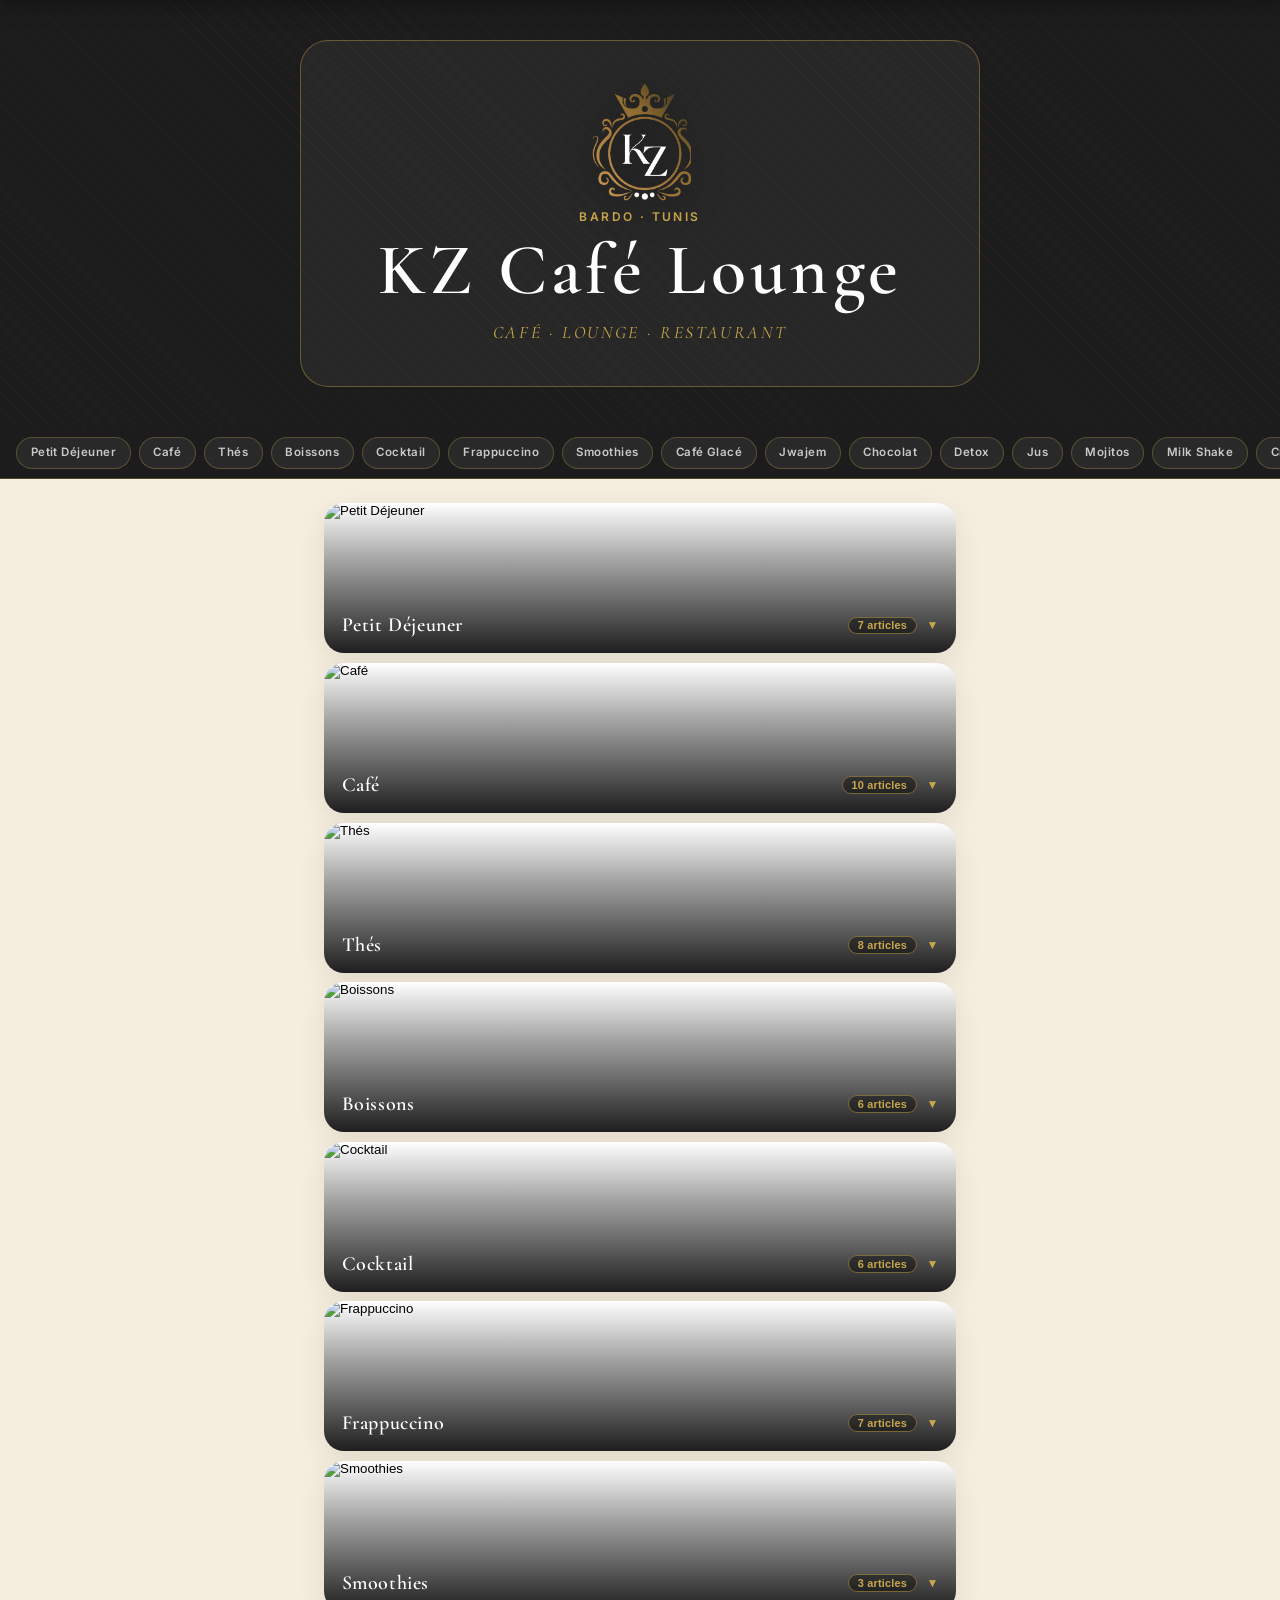
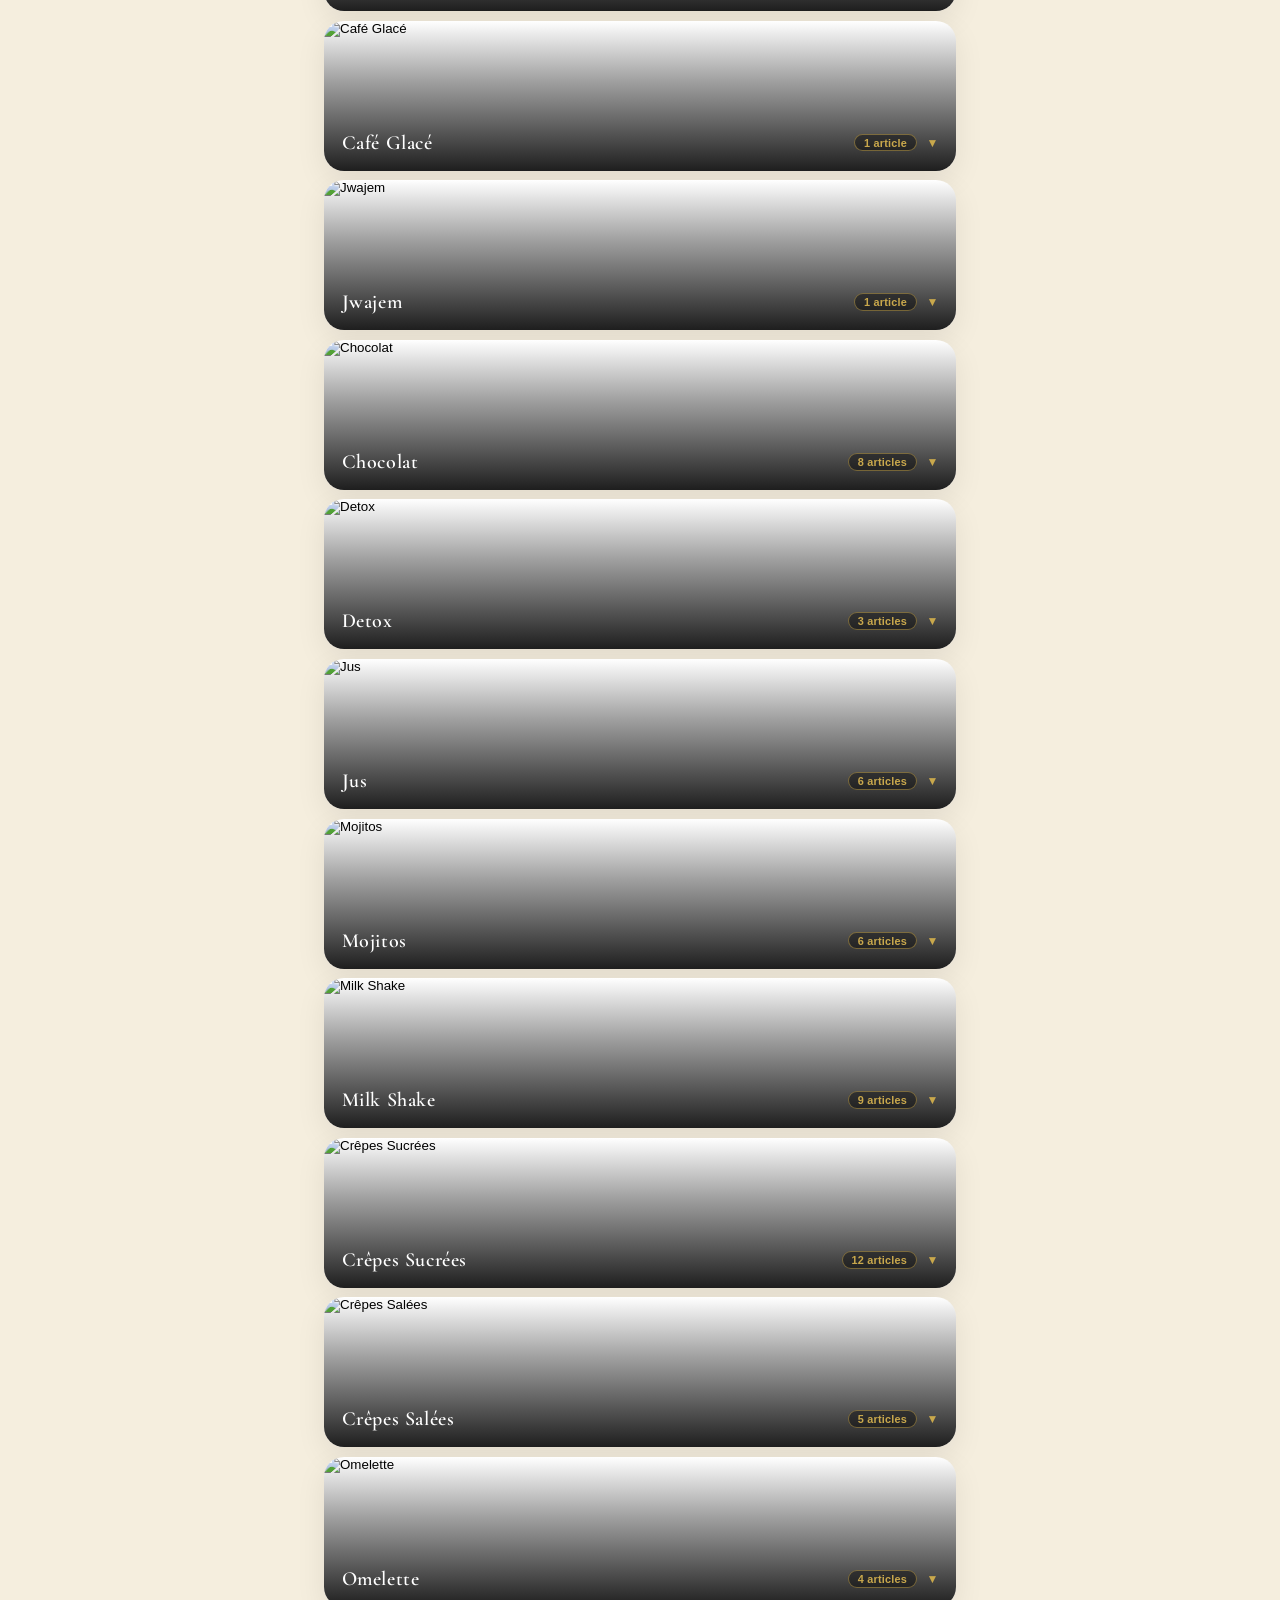
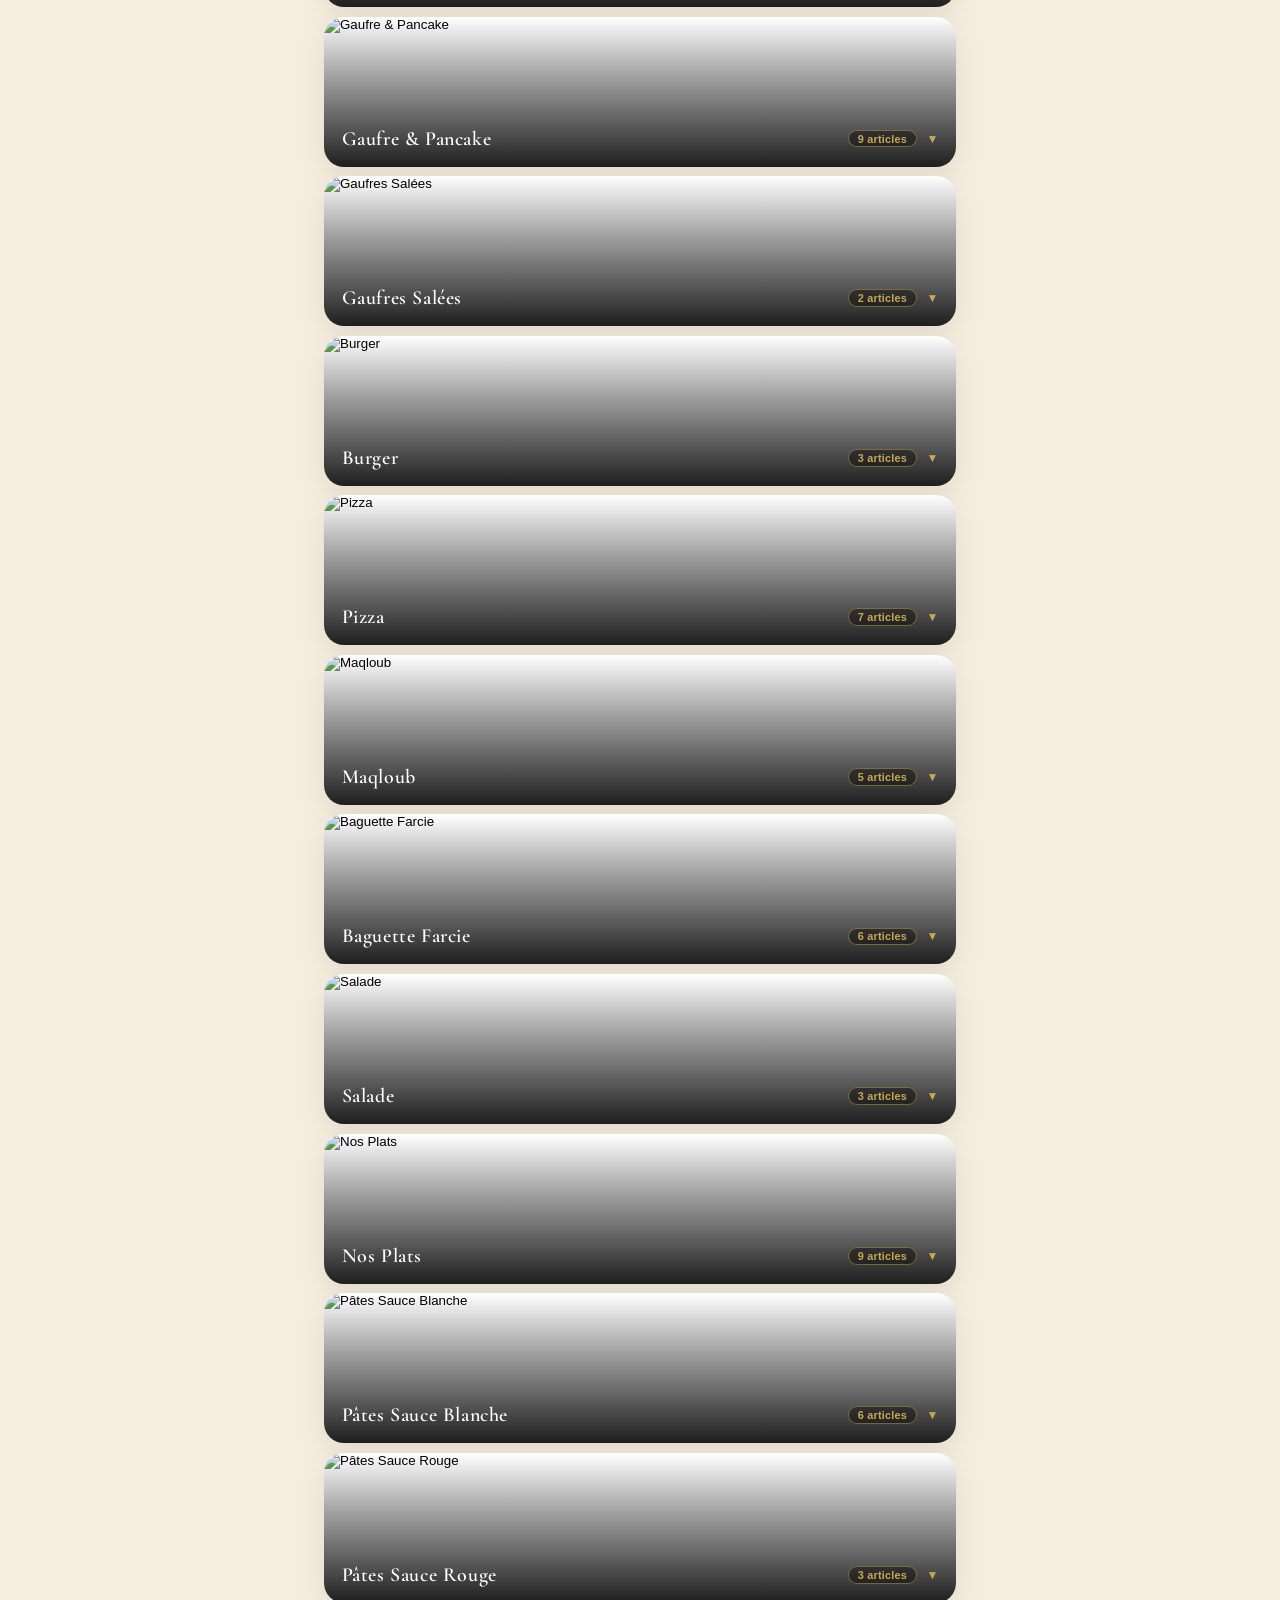
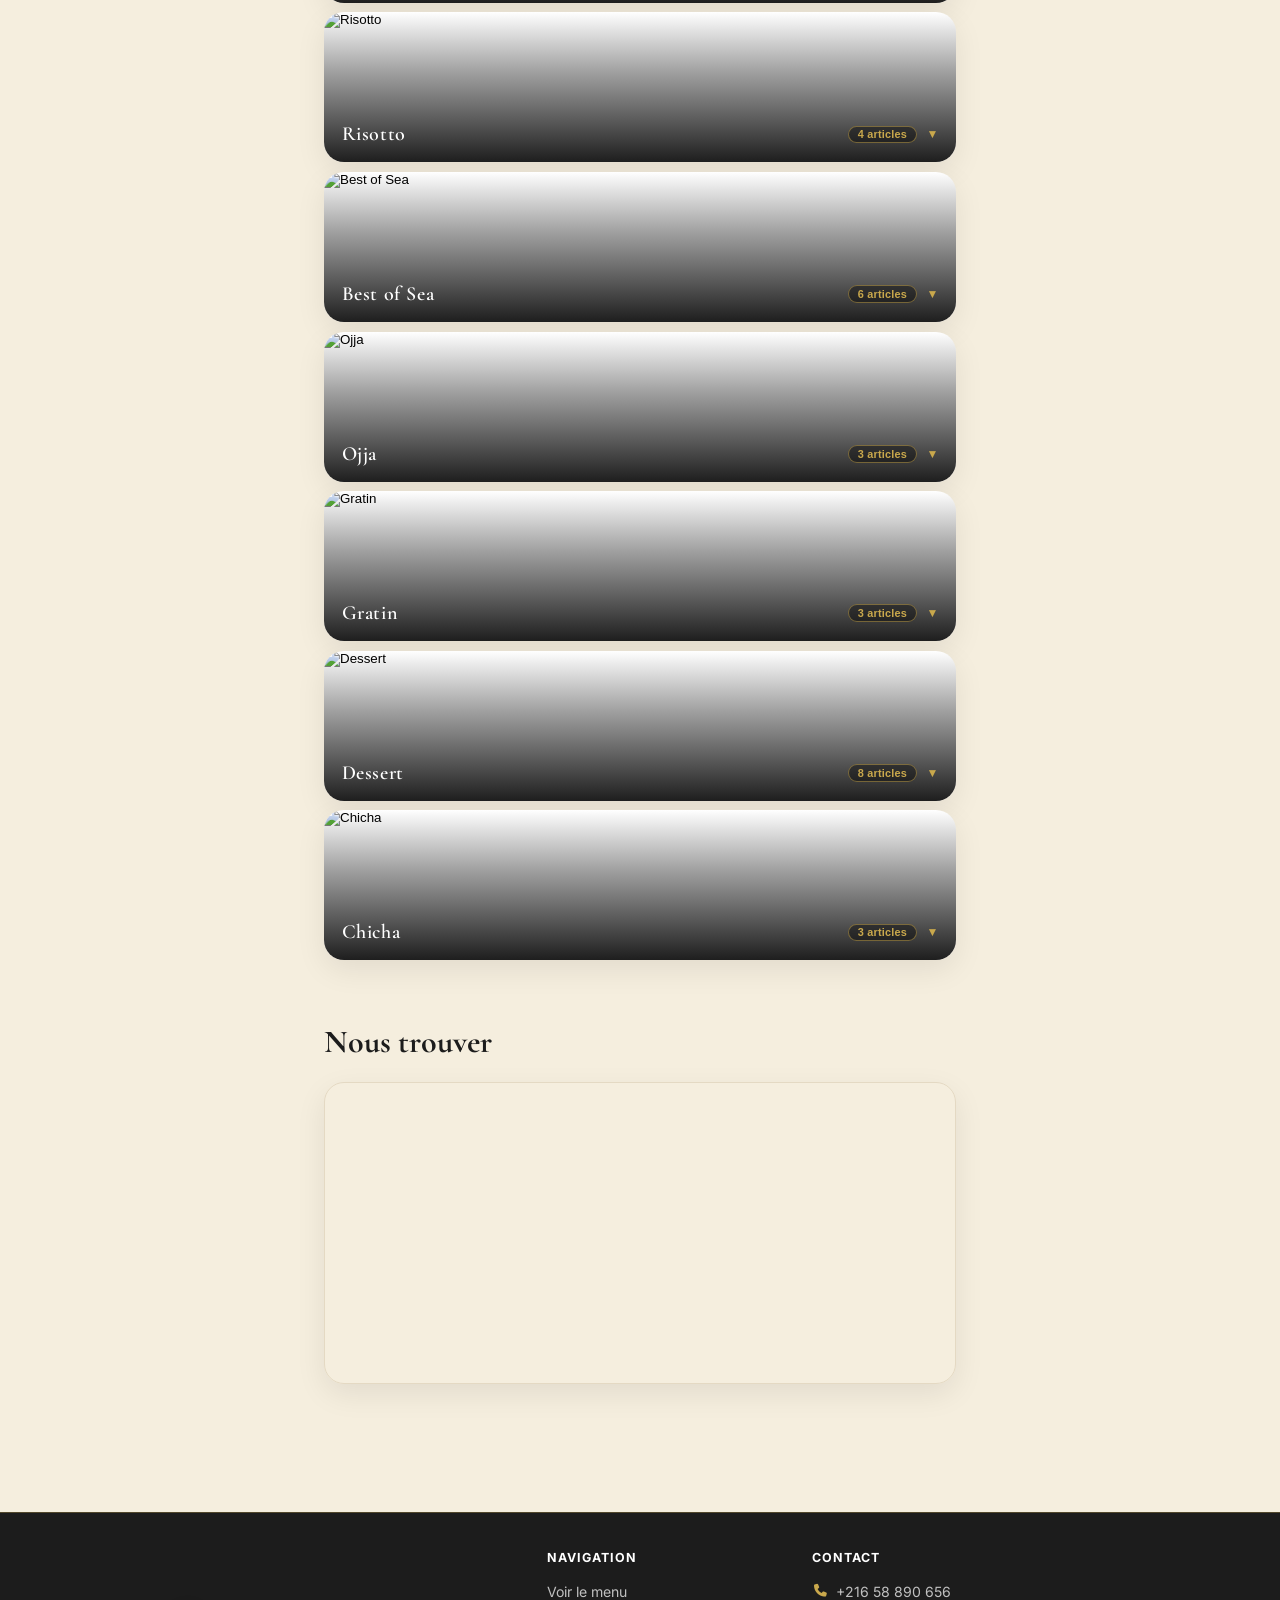
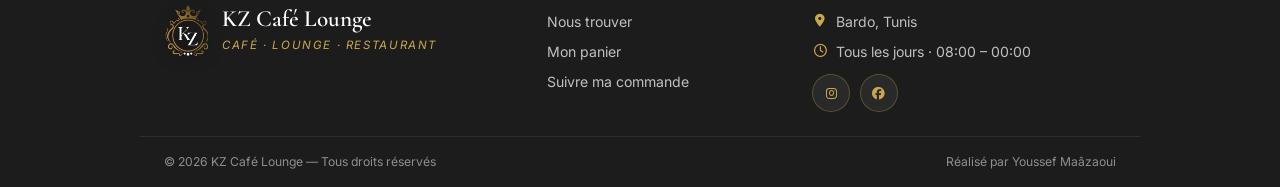
==== commit 466b3454: "Header: collapsible search icon, brand left, cart far right - Reorder header to: brand (left) | nav " ====
--- a/index.html
+++ b/index.html
@@ -30,14 +30,16 @@
       <img class="brand-logo" src="logo-kz.png" alt="KZ Café Lounge" width="40" height="48" />
       <span class="brand-name">KZ Café Lounge</span>
     </a>
-    <div class="header-search">
-      <i class="fa-solid fa-magnifying-glass"></i>
-      <input type="text" id="searchInput" placeholder="Rechercher un article..." />
-    </div>
     <nav class="header-links">
       <a class="header-link" href="#menu"><i class="fa-solid fa-utensils"></i><span>Voir le menu</span></a>
       <a class="header-link" href="#nous-trouver"><i class="fa-solid fa-location-dot"></i><span>Nous trouver</span></a>
     </nav>
+    <div class="header-search" id="headerSearch">
+      <button class="search-toggle" id="searchToggle" type="button" aria-label="Rechercher">
+        <i class="fa-solid fa-magnifying-glass"></i>
+      </button>
+      <input type="text" id="searchInput" placeholder="Rechercher un article..." aria-label="Rechercher un article" />
+    </div>
     <a class="header-cart" id="headerCart" href="cart.html" aria-label="Voir mon panier">
       <i class="fa-solid fa-basket-shopping"></i>
       <span class="cart-badge hidden" id="cartBadge">0</span>
--- a/styles.css
+++ b/styles.css
@@ -490,37 +490,61 @@
   gap: 0.6rem;
   text-decoration: none;
   flex-shrink: 0;
-}
-
+  margin-right: auto;        /* keep brand left, push links/search/cart to the right */
+}
+
+/* Collapsible search: just an icon button until clicked, then it expands. */
 .header-search {
-  flex: 1 1 200px;
-  min-width: 130px;
-  max-width: 420px;
-  display: flex;
-  align-items: center;
-  gap: 0.5rem;
-  background: rgba(255, 255, 255, 0.08);
-  border: 1px solid rgba(201, 168, 76, 0.3);
+  display: flex;
+  align-items: center;
+  gap: 0.35rem;
   border-radius: 999px;
-  padding: 0.5rem 0.95rem;
-  transition: border-color 0.2s, background 0.2s;
-}
-.header-search:focus-within {
-  border-color: var(--accent);
-  background: rgba(255, 255, 255, 0.12);
-}
-.header-search i { color: var(--accent); font-size: 0.9rem; flex-shrink: 0; }
+  border: 1px solid transparent;
+  background: transparent;
+  padding: 0;
+  flex-shrink: 0;
+  transition: background 0.25s ease, border-color 0.25s ease, padding 0.25s ease;
+}
+.search-toggle {
+  width: 44px;
+  height: 44px;
+  flex-shrink: 0;
+  border-radius: 50%;
+  border: 1px solid rgba(201, 168, 76, 0.4);
+  background: rgba(255, 255, 255, 0.06);
+  color: var(--accent);
+  font-size: 1rem;
+  cursor: pointer;
+  display: grid;
+  place-items: center;
+  transition: background 0.2s, color 0.2s, border-color 0.2s;
+}
+.search-toggle:hover { background: var(--accent); color: #1c1c1c; }
 .header-search input {
-  flex: 1;
-  min-width: 0;
-  background: transparent;
+  width: 0;
+  opacity: 0;
+  padding: 0;
   border: none;
   outline: none;
+  background: transparent;
   color: #fff;
   font-size: 0.9rem;
   font-family: "Inter", sans-serif;
+  transition: width 0.32s cubic-bezier(0.4, 0, 0.2, 1), opacity 0.25s ease, padding 0.2s ease;
 }
 .header-search input::placeholder { color: rgba(255, 255, 255, 0.5); }
+.header-search.open {
+  background: rgba(255, 255, 255, 0.1);
+  border-color: rgba(201, 168, 76, 0.4);
+  padding-right: 0.6rem;
+}
+.header-search.open .search-toggle { border-color: transparent; background: transparent; }
+.header-search.open .search-toggle:hover { background: transparent; color: #fff; }
+.header-search.open input {
+  width: 240px;
+  opacity: 1;
+  padding: 0.25rem 0.2rem 0.25rem 0;
+}
 .brand-logo {
   height: 42px;
   width: auto;
@@ -605,12 +629,15 @@
 .cart-badge.pop { animation: badgePop 0.35s ease; }
 
 @media (max-width: 600px) {
-  .brand { order: 1; margin-right: auto; }
-  .header-cart { order: 2; }
-  .header-search { order: 3; flex-basis: 100%; max-width: none; }
-  /* On mobile the category pills + footer cover navigation, so the header
-     keeps to two rows (brand + cart, then search) instead of crowding. */
+  .site-header { gap: 0.5rem 0.85rem; }
+  /* Category pills + footer cover navigation, so hide the text links here. */
   .header-links { display: none; }
+  /* When searching, hide the name and let the field flex-fill the row between
+     the logo and the cart (no fixed width = no overflow/wrap). */
+  .site-header.search-open .brand-name { display: none; }
+  .site-header.search-open .brand { margin-right: 0.4rem; }
+  .header-search.open { flex: 1 1 auto; min-width: 0; }
+  .header-search.open input { width: 100%; }
   .brand-name { font-size: 1.3rem; }
   .brand-logo { height: 38px; }
 }
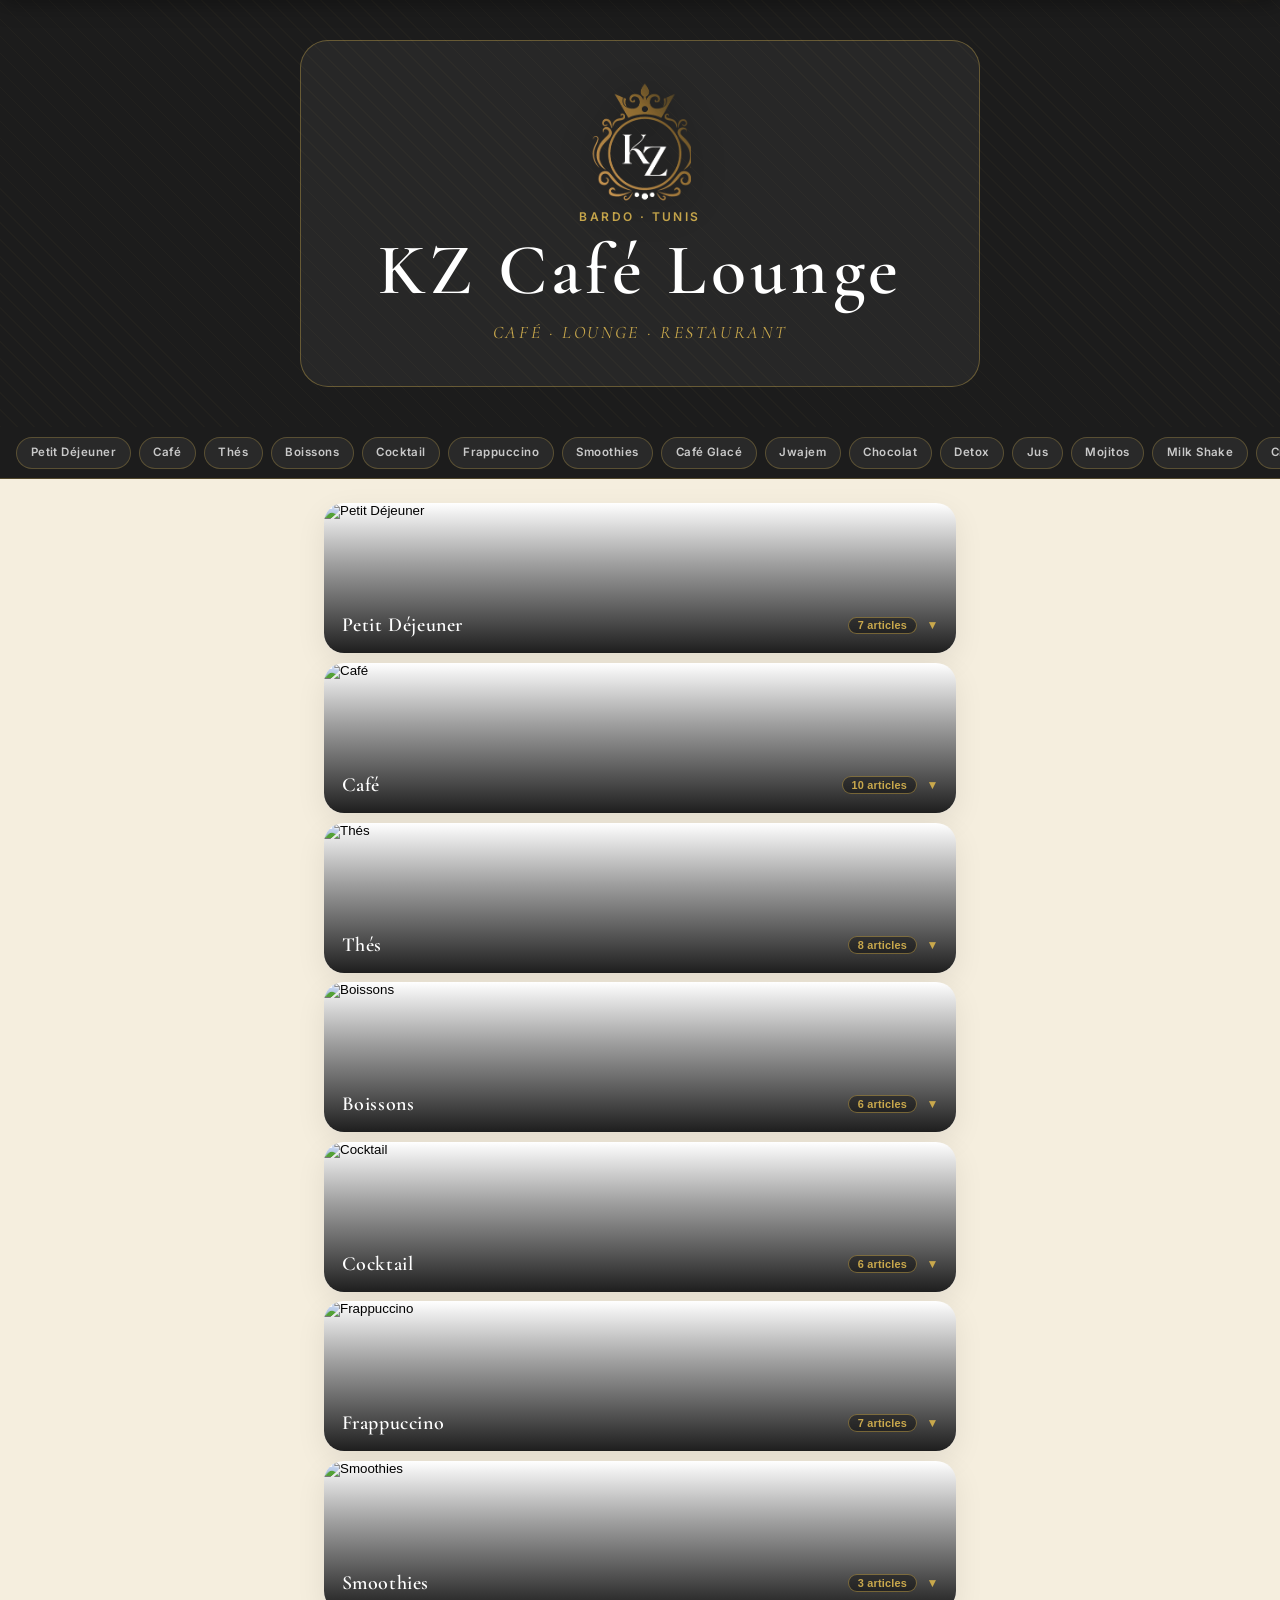
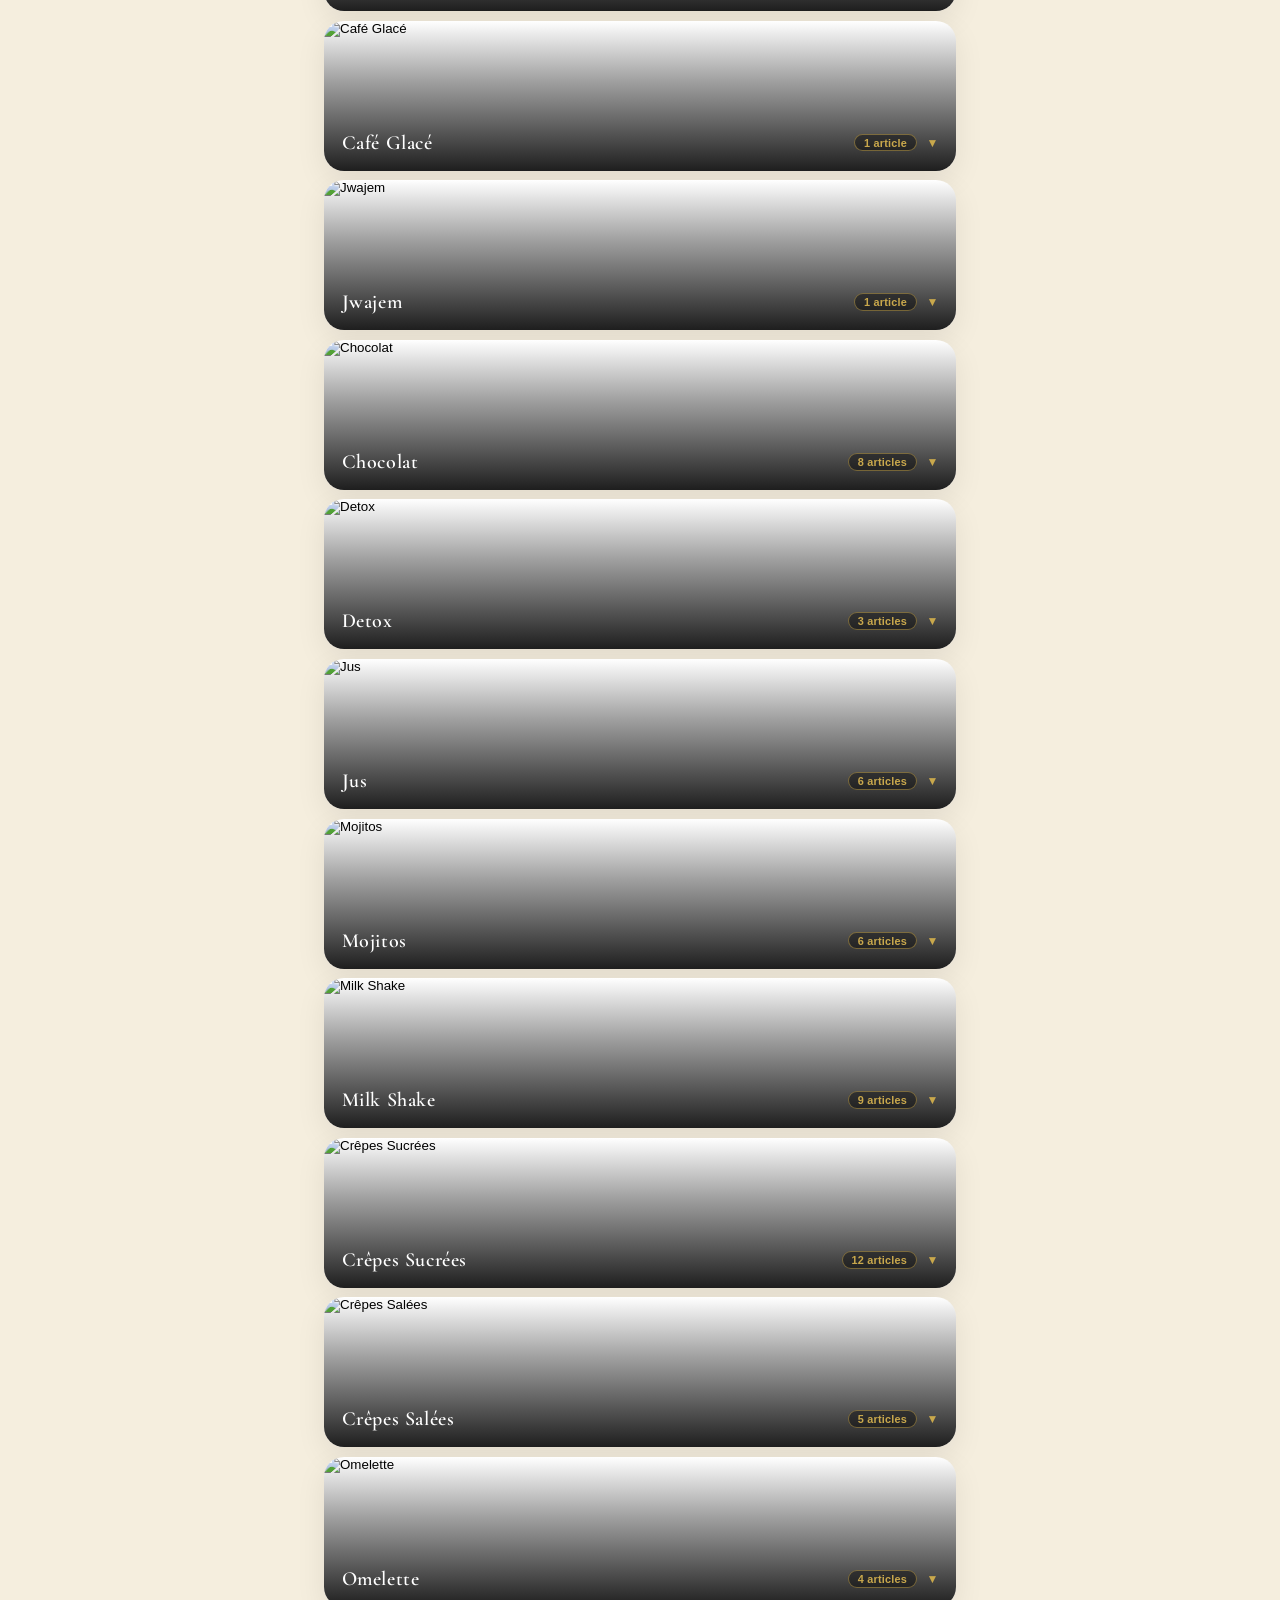
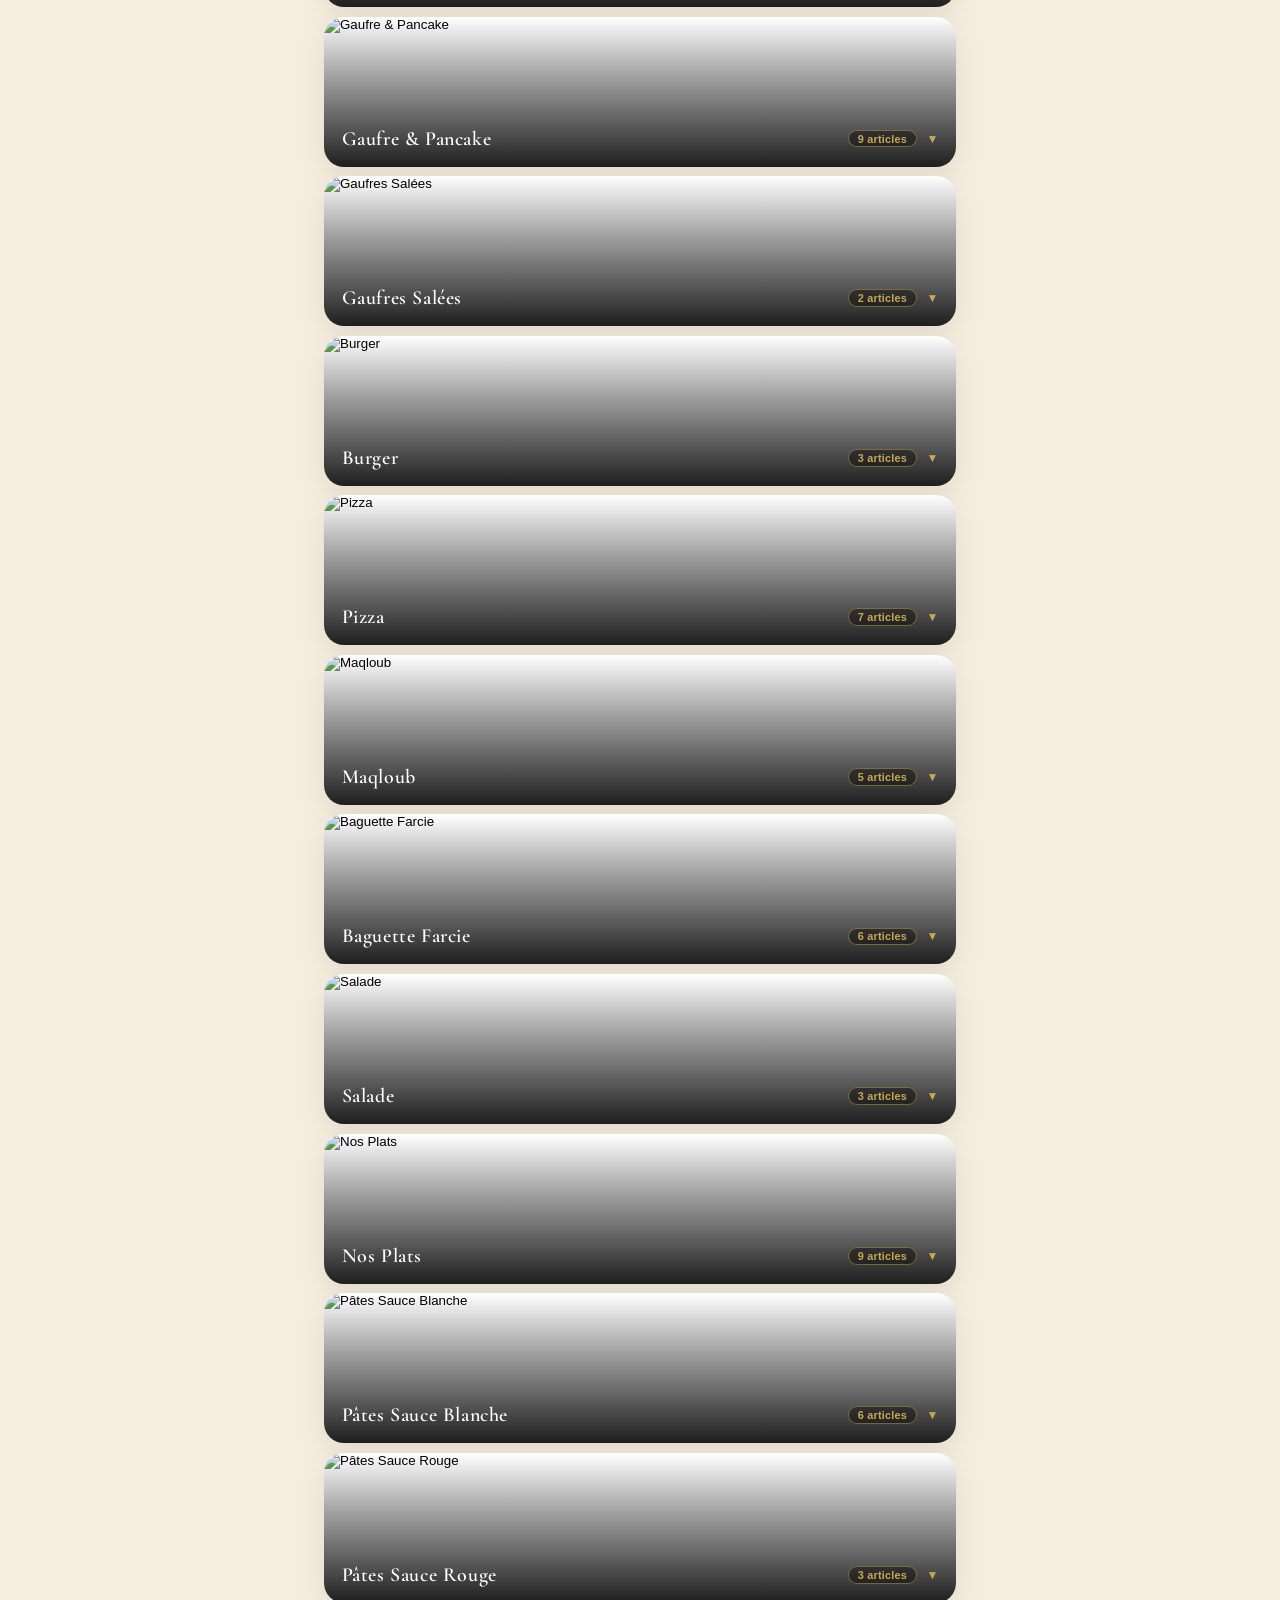
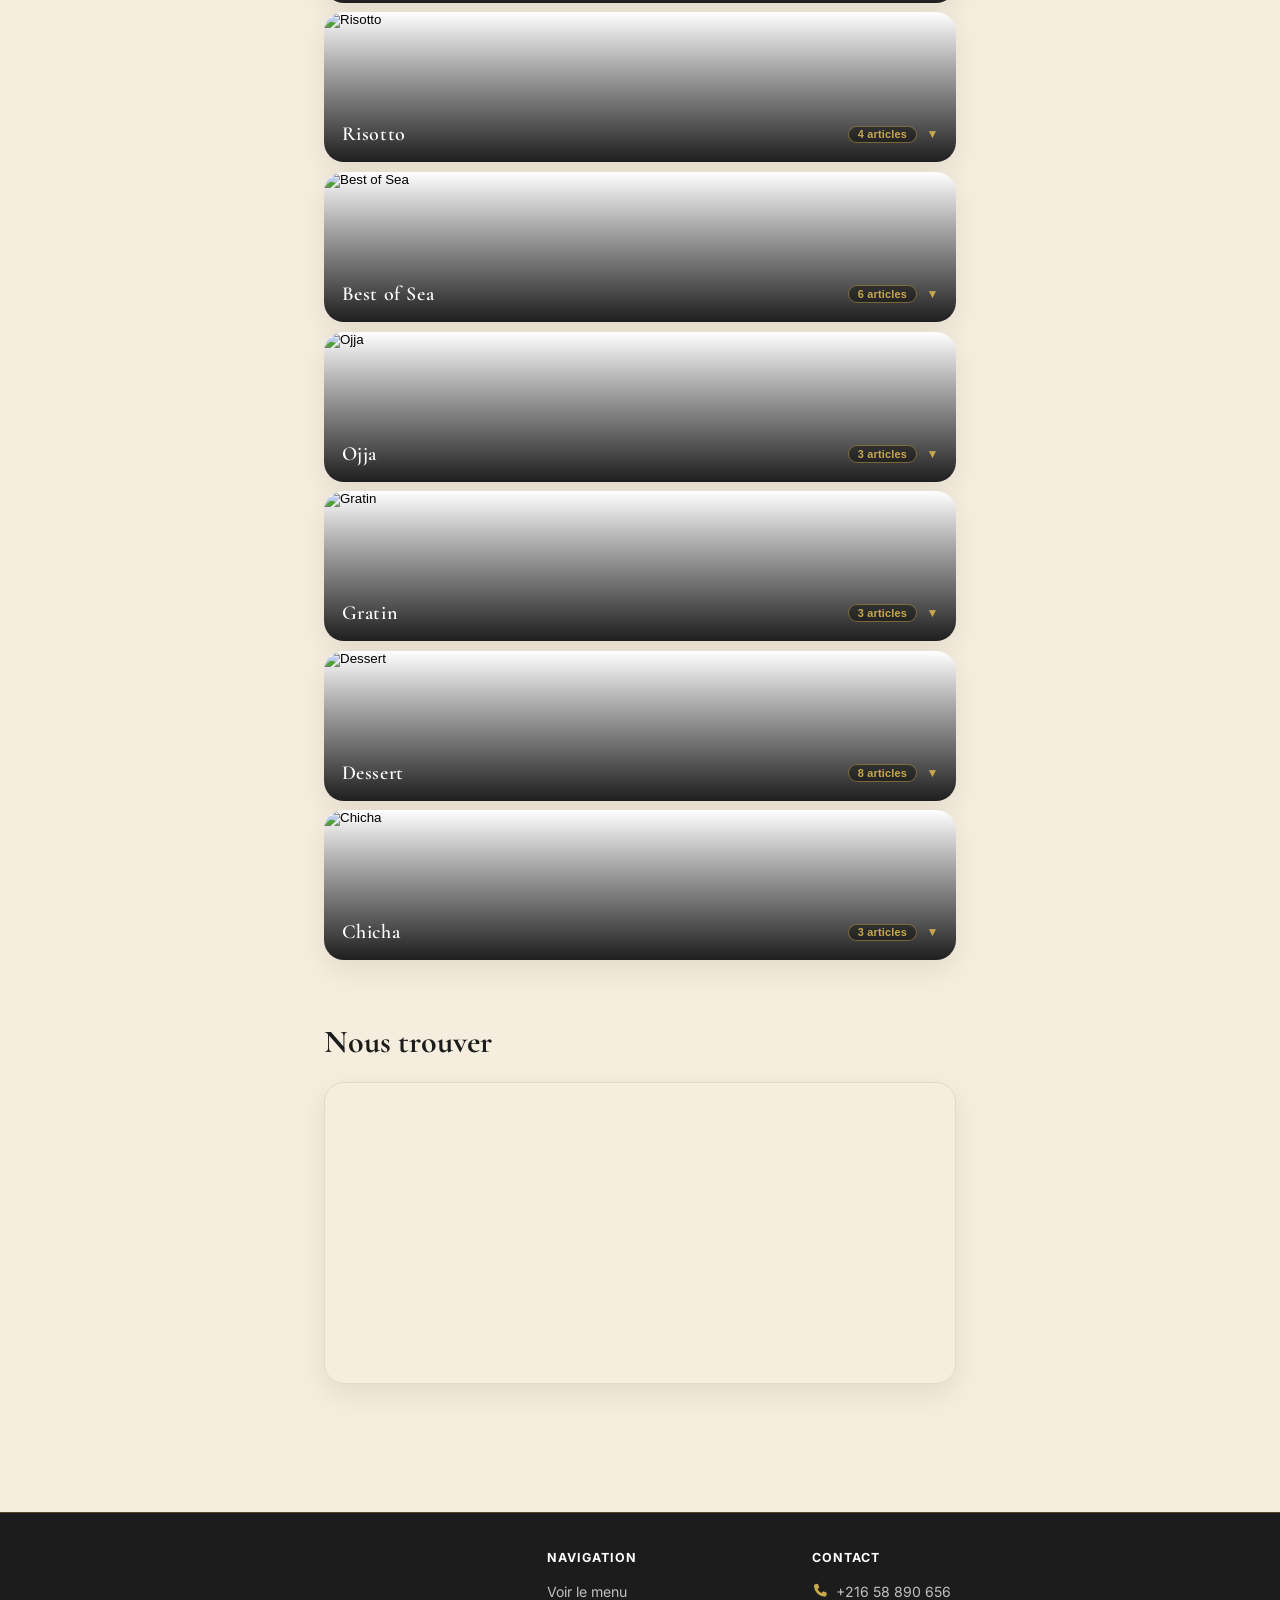
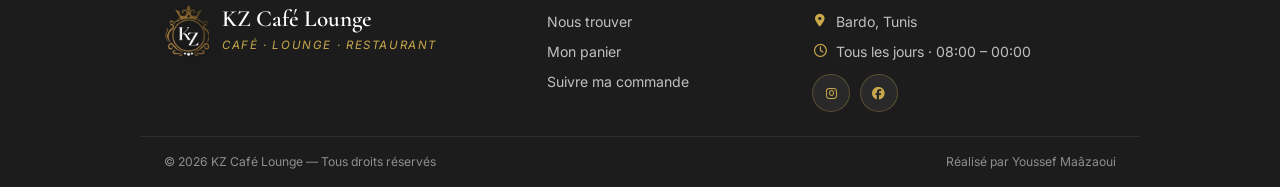
==== commit 9a87cd87: "SEO, security headers, accessibility, perf & a menu integrity test SEO: full meta + Open Graph/Twitt" ====
--- a/index.html
+++ b/index.html
@@ -4,17 +4,68 @@
   <meta charset="UTF-8" />
   <meta name="viewport" content="width=device-width, initial-scale=1.0" />
   <meta name="theme-color" content="#1c1c1c" />
+
+  <title>KZ Café Lounge — Café, Lounge & Restaurant à Bardo, Tunis</title>
+  <meta name="description" content="KZ Café Lounge à Bardo, Tunis : carte digitale de café, petit-déjeuner, jus, cocktails, pizzas, pâtes, fruits de mer, desserts et chicha. Commandez depuis votre table." />
+  <link rel="canonical" href="https://kz-lounge-psi.vercel.app/" />
+
+  <!-- Open Graph / social sharing -->
+  <meta property="og:type" content="restaurant" />
+  <meta property="og:site_name" content="KZ Café Lounge" />
+  <meta property="og:title" content="KZ Café Lounge — Bardo, Tunis" />
+  <meta property="og:description" content="Café · Lounge · Restaurant à Bardo. Consultez la carte et commandez depuis votre table." />
+  <meta property="og:url" content="https://kz-lounge-psi.vercel.app/" />
+  <meta property="og:image" content="https://kz-lounge-psi.vercel.app/icon-512.png" />
+  <meta property="og:locale" content="fr_TN" />
+  <meta name="twitter:card" content="summary" />
+  <meta name="twitter:title" content="KZ Café Lounge — Bardo, Tunis" />
+  <meta name="twitter:description" content="Café · Lounge · Restaurant à Bardo. Carte digitale & commande à table." />
+  <meta name="twitter:image" content="https://kz-lounge-psi.vercel.app/icon-512.png" />
+
   <link rel="manifest" href="manifest.json" />
   <link rel="icon" type="image/svg+xml" href="favicon.svg" />
   <link rel="apple-touch-icon" href="icon-192.png" />
-  <title>KZ Café Lounge | Bardo</title>
+
   <link rel="preconnect" href="https://fonts.googleapis.com" />
   <link rel="preconnect" href="https://fonts.gstatic.com" crossorigin />
+  <link rel="preconnect" href="https://ecbhkcnhgyrppqzrczsz.supabase.co" />
   <link href="https://fonts.googleapis.com/css2?family=Cormorant+Garamond:wght@400;600;700&family=Inter:wght@400;500;600;700&display=swap" rel="stylesheet" />
   <link rel="stylesheet" href="https://cdnjs.cloudflare.com/ajax/libs/font-awesome/6.5.0/css/all.min.css" />
   <link rel="stylesheet" href="styles.css" />
+
+  <!-- Structured data: helps Google show hours, phone, location in search/maps -->
+  <script type="application/ld+json">
+  {
+    "@context": "https://schema.org",
+    "@type": "CafeOrCoffeeShop",
+    "name": "KZ Café Lounge",
+    "image": "https://kz-lounge-psi.vercel.app/icon-512.png",
+    "url": "https://kz-lounge-psi.vercel.app/",
+    "telephone": "+216 58 890 656",
+    "servesCuisine": ["Café", "Tunisienne", "Pizza", "Pâtes", "Fruits de mer"],
+    "priceRange": "$$",
+    "address": {
+      "@type": "PostalAddress",
+      "addressLocality": "Bardo",
+      "addressRegion": "Tunis",
+      "addressCountry": "TN"
+    },
+    "openingHoursSpecification": [{
+      "@type": "OpeningHoursSpecification",
+      "dayOfWeek": ["Monday","Tuesday","Wednesday","Thursday","Friday","Saturday","Sunday"],
+      "opens": "08:00",
+      "closes": "00:00"
+    }],
+    "sameAs": [
+      "https://www.instagram.com/kzed_cafelounge/",
+      "https://www.facebook.com/profile.php?id=61559121256736"
+    ]
+  }
+  </script>
 </head>
 <body>
+
+  <a class="skip-link" href="#menu">Aller au menu</a>
 
   <section class="hero">
     <div class="hero-card">
--- a/styles.css
+++ b/styles.css
@@ -18,6 +18,46 @@
 
 *, *::before, *::after { box-sizing: border-box; }
 
+html { scroll-behavior: smooth; }
+
+/* Anchor targets land below the fixed header + sticky category nav, not under them. */
+.section,
+.menu-category {
+  scroll-margin-top: calc(var(--header-h, 64px) + var(--catnav-h, 52px) + 12px);
+}
+
+/* A11y: visible keyboard focus ring */
+:focus-visible {
+  outline: 2px solid var(--accent);
+  outline-offset: 2px;
+  border-radius: 4px;
+}
+
+/* A11y: honour reduced-motion preference (no slides/animations/smooth scroll) */
+@media (prefers-reduced-motion: reduce) {
+  html { scroll-behavior: auto; }
+  *, *::before, *::after {
+    animation-duration: 0.001ms !important;
+    animation-iteration-count: 1 !important;
+    transition-duration: 0.001ms !important;
+  }
+}
+
+/* A11y: skip-to-content link, revealed on keyboard focus */
+.skip-link {
+  position: absolute;
+  left: -9999px;
+  top: 0;
+  z-index: 200;
+  background: var(--accent);
+  color: #1c1c1c;
+  padding: 0.6rem 1rem;
+  border-radius: 0 0 8px 0;
+  font-weight: 600;
+  text-decoration: none;
+}
+.skip-link:focus { left: 0; }
+
 body {
   margin: 0;
   font-family: "Inter", -apple-system, sans-serif;
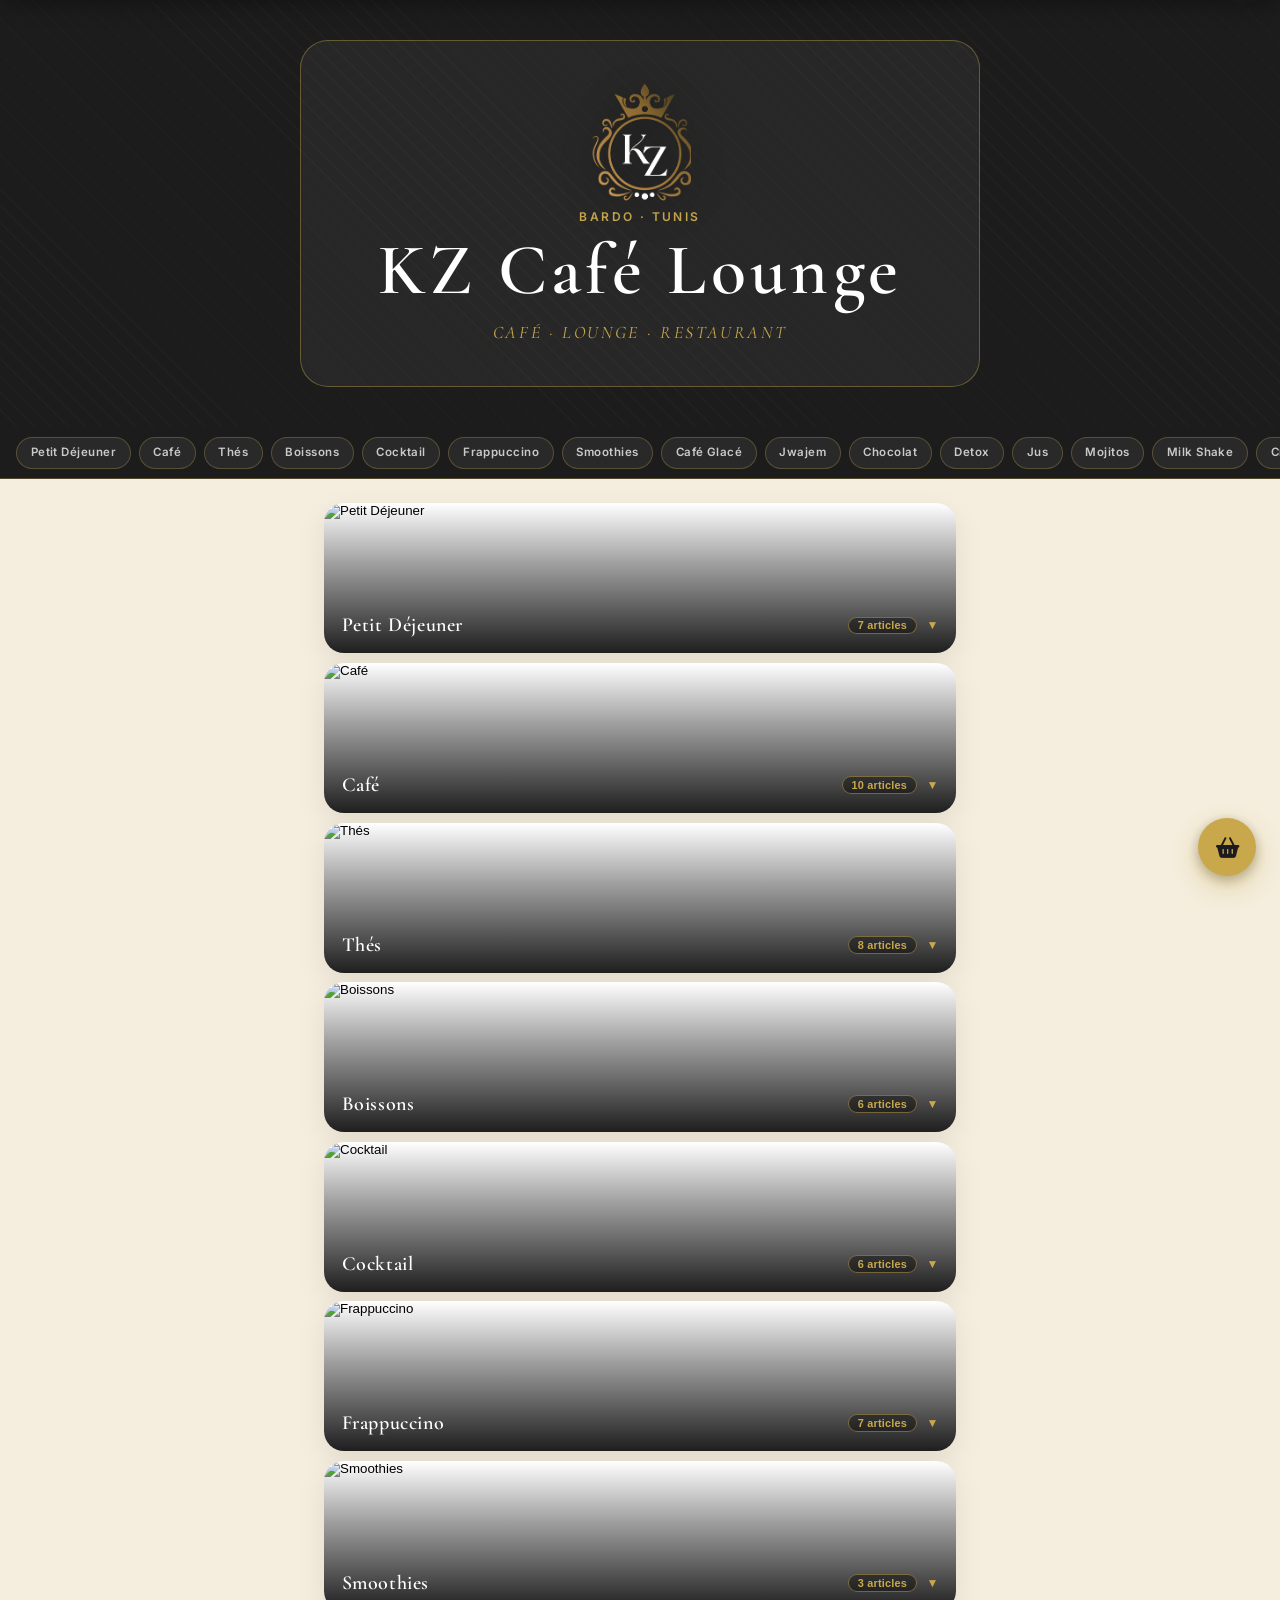
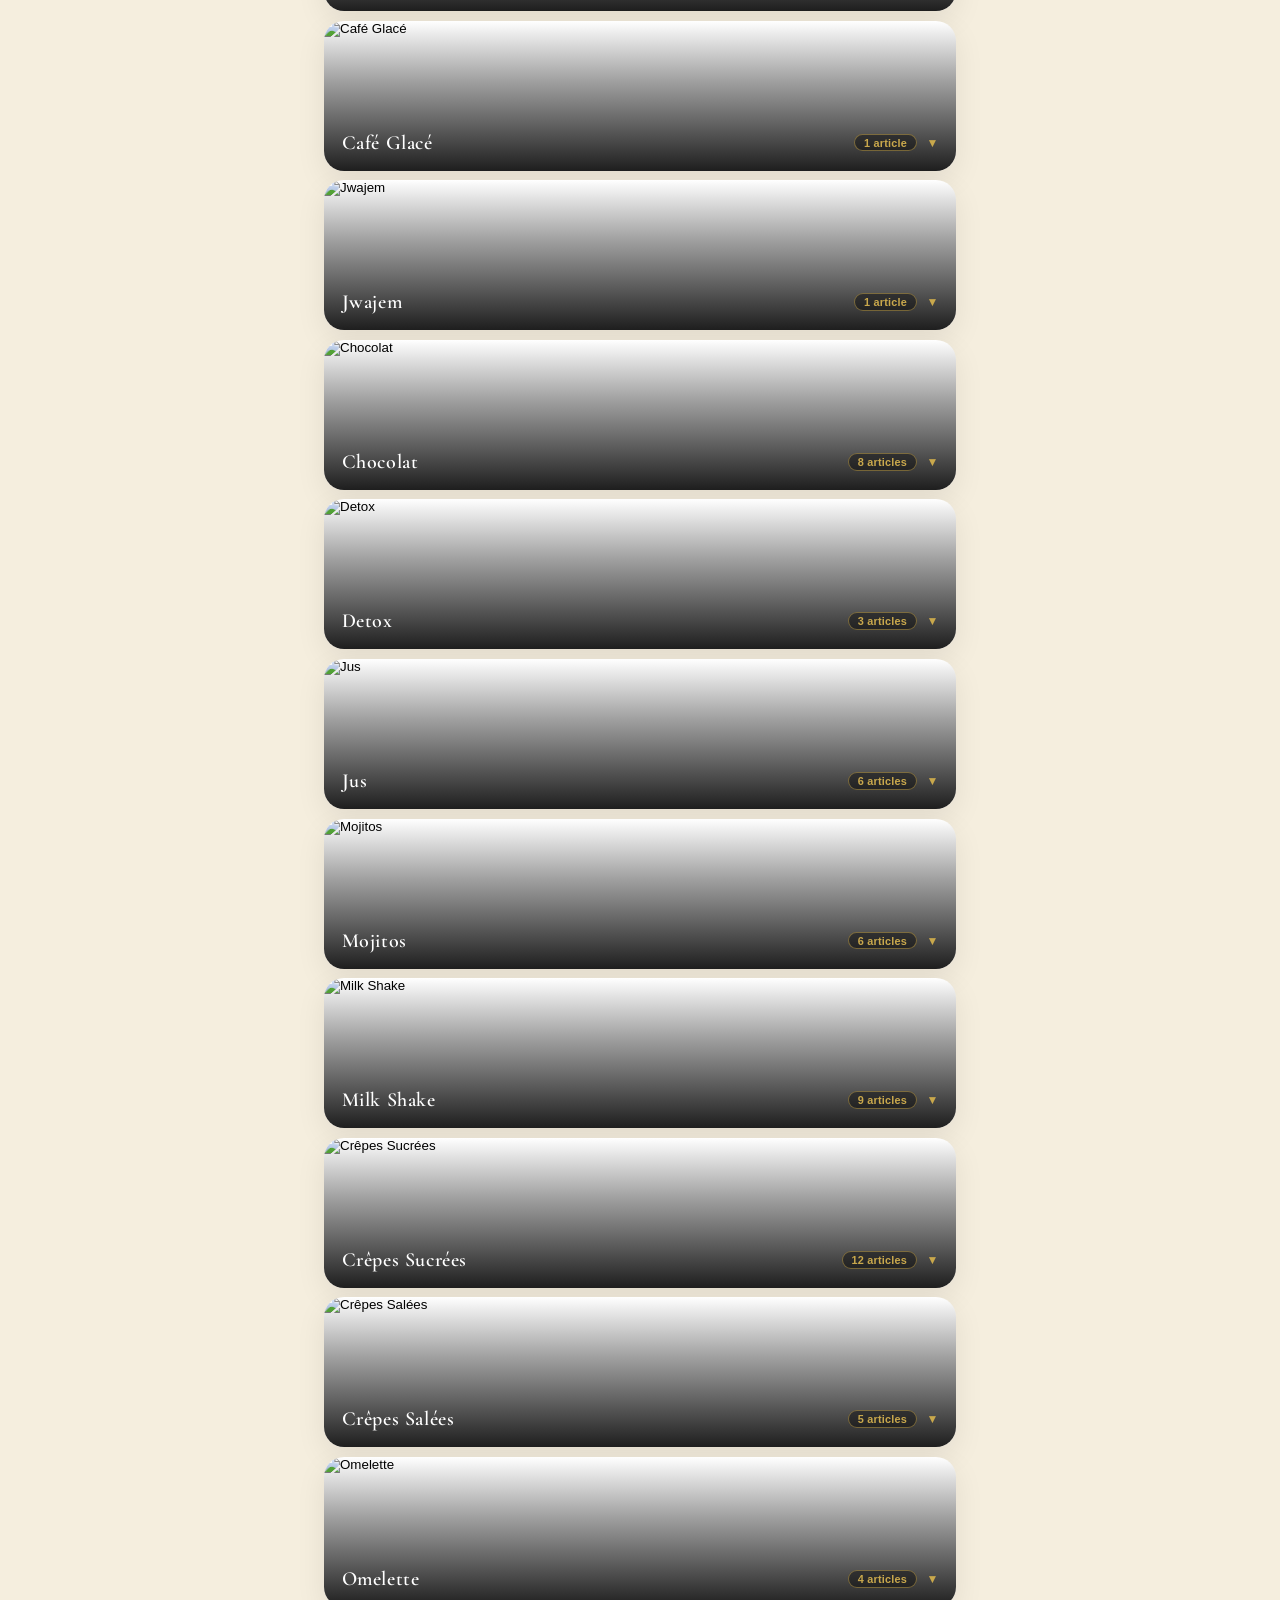
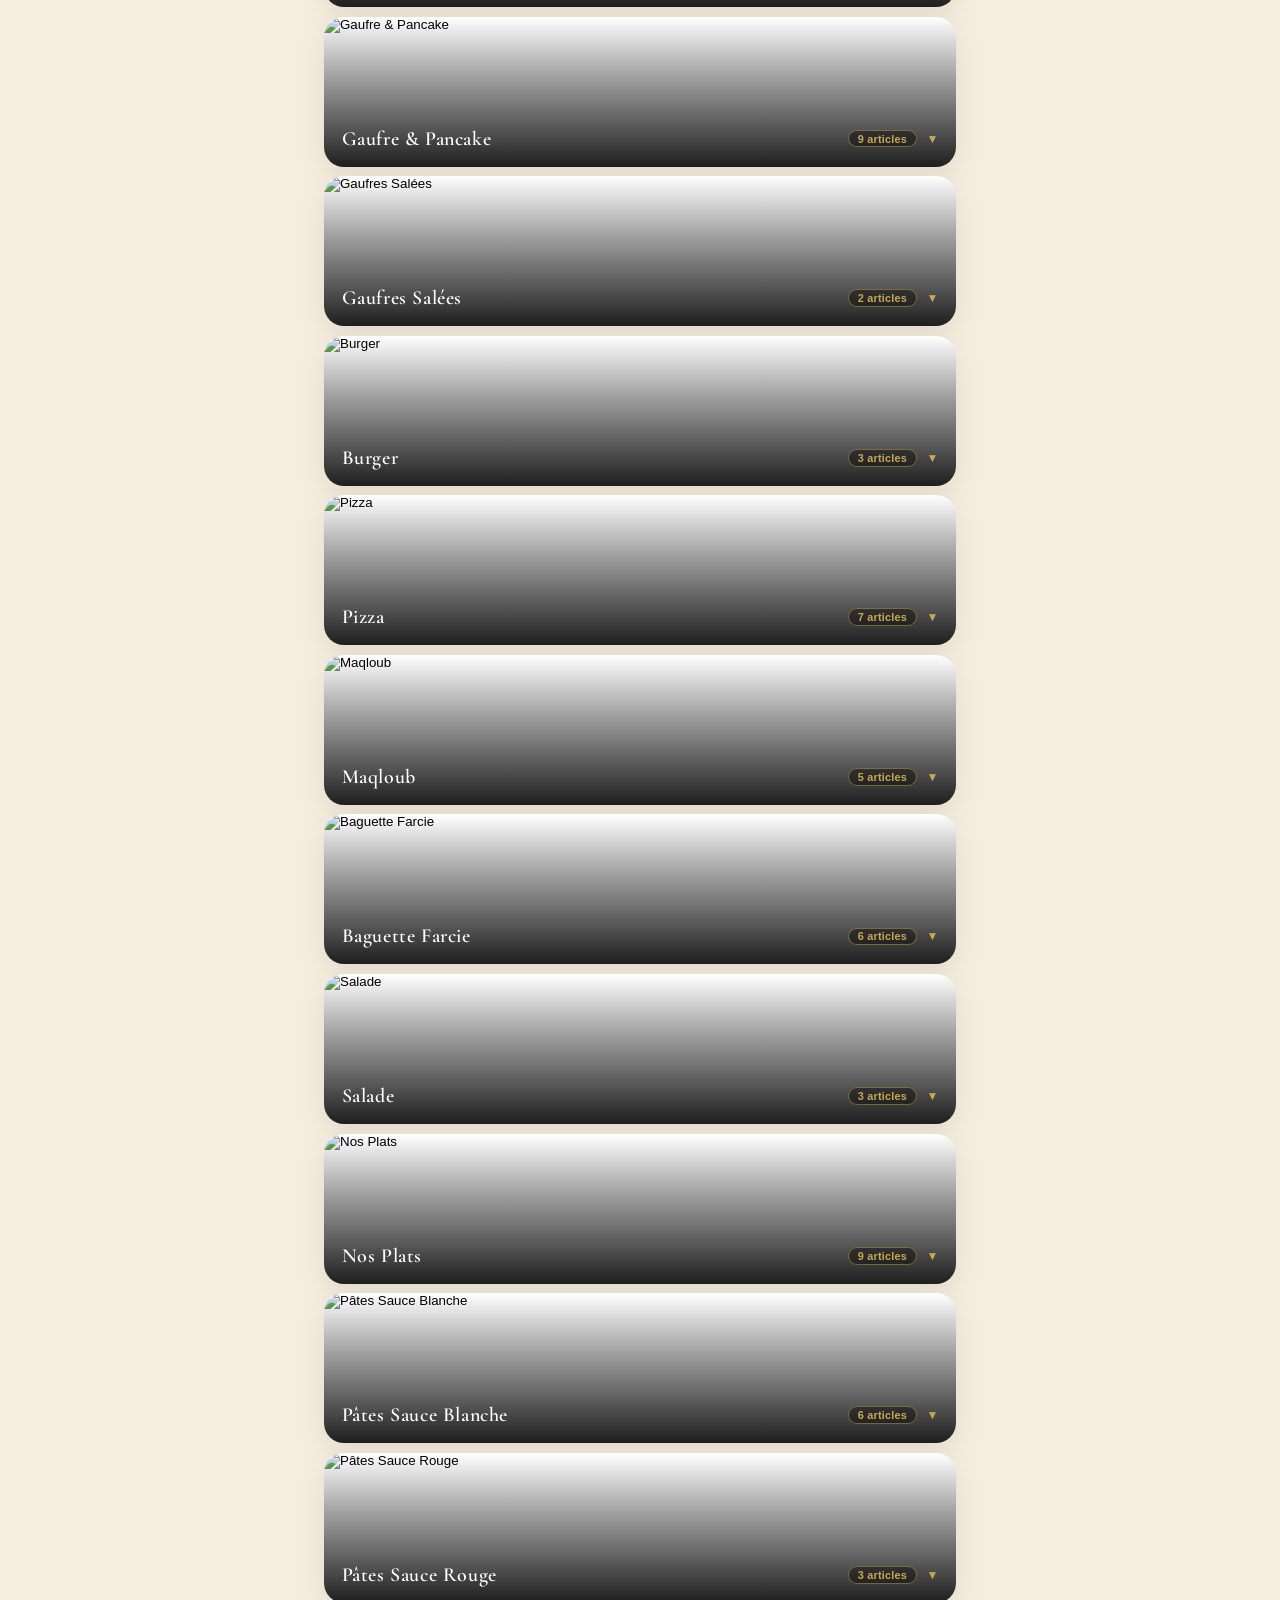
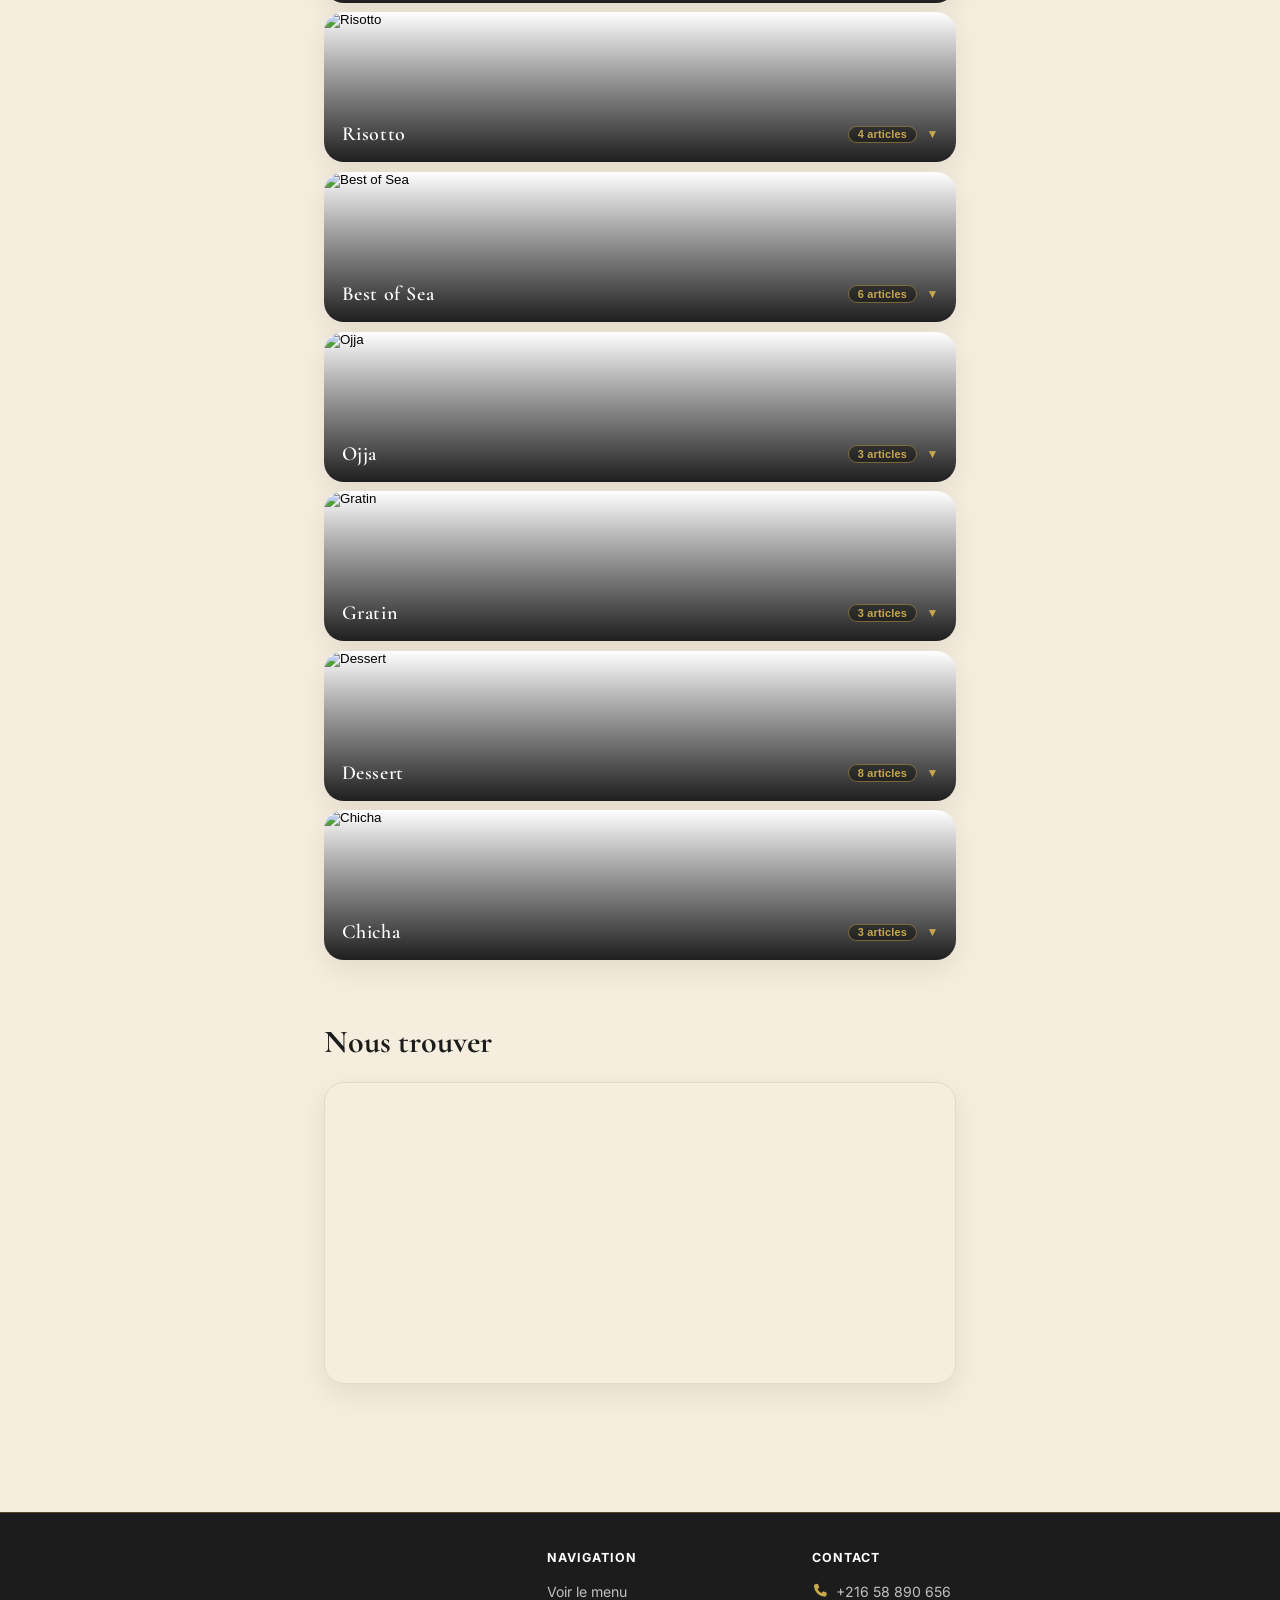
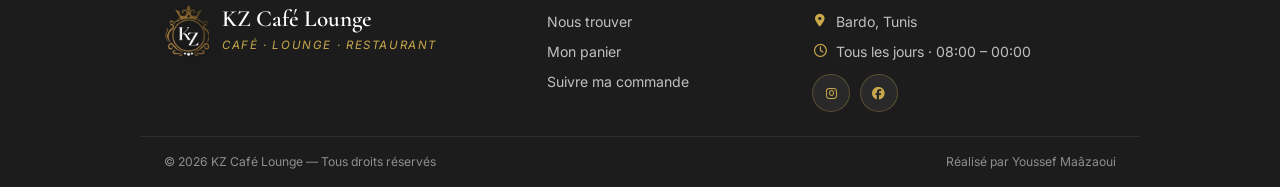
==== commit 498f1a99: "Floating cart button that flies into the header on scroll The cart lived inside the fixed header, wh" ====
--- a/index.html
+++ b/index.html
@@ -104,6 +104,12 @@
   <i class="fa-solid fa-location-arrow"></i>
   <span>Suivre ma commande</span>
 </a>
+<!-- Floating cart: visible at the top of the page (where the header is still
+     hidden), then flies up into the header's cart slot once it slides in. -->
+<a class="floating-cart" id="floatingCart" href="cart.html" aria-label="Voir mon panier">
+  <i class="fa-solid fa-basket-shopping"></i>
+  <span class="cart-badge hidden" id="floatingCartBadge">0</span>
+</a>
   <main class="container">
     <section class="section" id="menu">
       <div id="menuContainer"></div>
--- a/styles.css
+++ b/styles.css
@@ -58,6 +58,47 @@
 }
 .skip-link:focus { left: 0; }
 
+/* ===== Static page header (cart, track): brand left · centered title · Menu link right ===== */
+.page-header {
+  position: sticky;
+  top: 0;
+  z-index: 100;
+  display: grid;
+  grid-template-columns: 1fr auto 1fr;
+  align-items: center;
+  gap: 0.5rem 1rem;
+  padding: 0.6rem 1rem;
+  background: var(--green);
+  border-bottom: 1px solid rgba(201, 168, 76, 0.3);
+  box-shadow: 0 2px 14px rgba(0, 0, 0, 0.3);
+}
+.page-header .brand { margin: 0; justify-self: start; min-width: 0; }
+.page-title {
+  justify-self: center;
+  text-align: center;
+  margin: 0;
+  font-family: "Cormorant Garamond", serif;
+  font-size: clamp(1.15rem, 4.5vw, 1.7rem);
+  font-weight: 600;
+  color: #fff;
+  white-space: nowrap;
+  letter-spacing: 0.01em;
+}
+.page-menu-link {
+  justify-self: end;
+  border: 1px solid rgba(201, 168, 76, 0.45);
+  border-radius: 999px;
+  padding: 0.4rem 0.9rem;
+}
+.page-menu-link:hover { background: rgba(201, 168, 76, 0.15); color: var(--accent); }
+
+@media (max-width: 600px) {
+  .page-header { grid-template-columns: auto 1fr auto; gap: 0.5rem 0.6rem; padding: 0.55rem 0.8rem; }
+  .page-header .brand-name { display: none; }
+  .page-header .brand-logo { height: 34px; }
+  .page-menu-link { padding: 0.4rem 0.7rem; }
+}
+
 body {
   margin: 0;
   font-family: "Inter", -apple-system, sans-serif;
@@ -704,6 +745,51 @@
 .floating-track:hover { transform: translateY(-2px); filter: brightness(1.1); }
 .floating-track i { color: var(--accent); }
 
+/* ===== Floating cart =====
+   Lives outside the (transformed) header so it can pin to the viewport corner.
+   It's the visible cart while the page is at the top; once the user scrolls and
+   the compact header slides in, this flies up into the header's cart slot and
+   fades, handing off to .header-cart. Reverses when scrolling back to the top. */
+.floating-cart {
+  position: fixed;
+  bottom: 1.5rem;
+  right: 1.5rem;
+  z-index: 120;
+  display: grid;
+  place-items: center;
+  width: 58px;
+  height: 58px;
+  border-radius: 50%;
+  background: var(--accent);
+  color: #1c1c1c;
+  font-size: 1.3rem;
+  text-decoration: none;
+  box-shadow: 0 10px 28px rgba(201, 168, 76, 0.45), 0 4px 12px rgba(0, 0, 0, 0.3);
+  transition: transform 0.45s cubic-bezier(0.4, 0, 0.2, 1), opacity 0.4s ease;
+  animation: floatingCartIn 0.5s cubic-bezier(0.34, 1.56, 0.64, 1) both;
+}
+.floating-cart:hover { filter: brightness(1.08); }
+.floating-cart .cart-badge { top: -2px; right: -2px; }
+
+@keyframes floatingCartIn {
+  from { transform: scale(0); opacity: 0; }
+  to   { transform: scale(1); opacity: 1; }
+}
+
+/* Hand-off: fly up to the header (top-right) and fade as the header arrives. */
+body.header-visible .floating-cart {
+  transform: translateY(calc(-100vh + 112px)) scale(0.45);
+  opacity: 0;
+  pointer-events: none;
+}
+
+.floating-cart.bump { animation: cartBump 0.5s ease; }
+
+@media (prefers-reduced-motion: reduce) {
+  .floating-cart { animation: none; transition: opacity 0.2s ease; }
+  body.header-visible .floating-cart { transform: none; opacity: 0; }
+}
+
 /* ===== Footer ===== */
 .site-footer {
   background: var(--green);
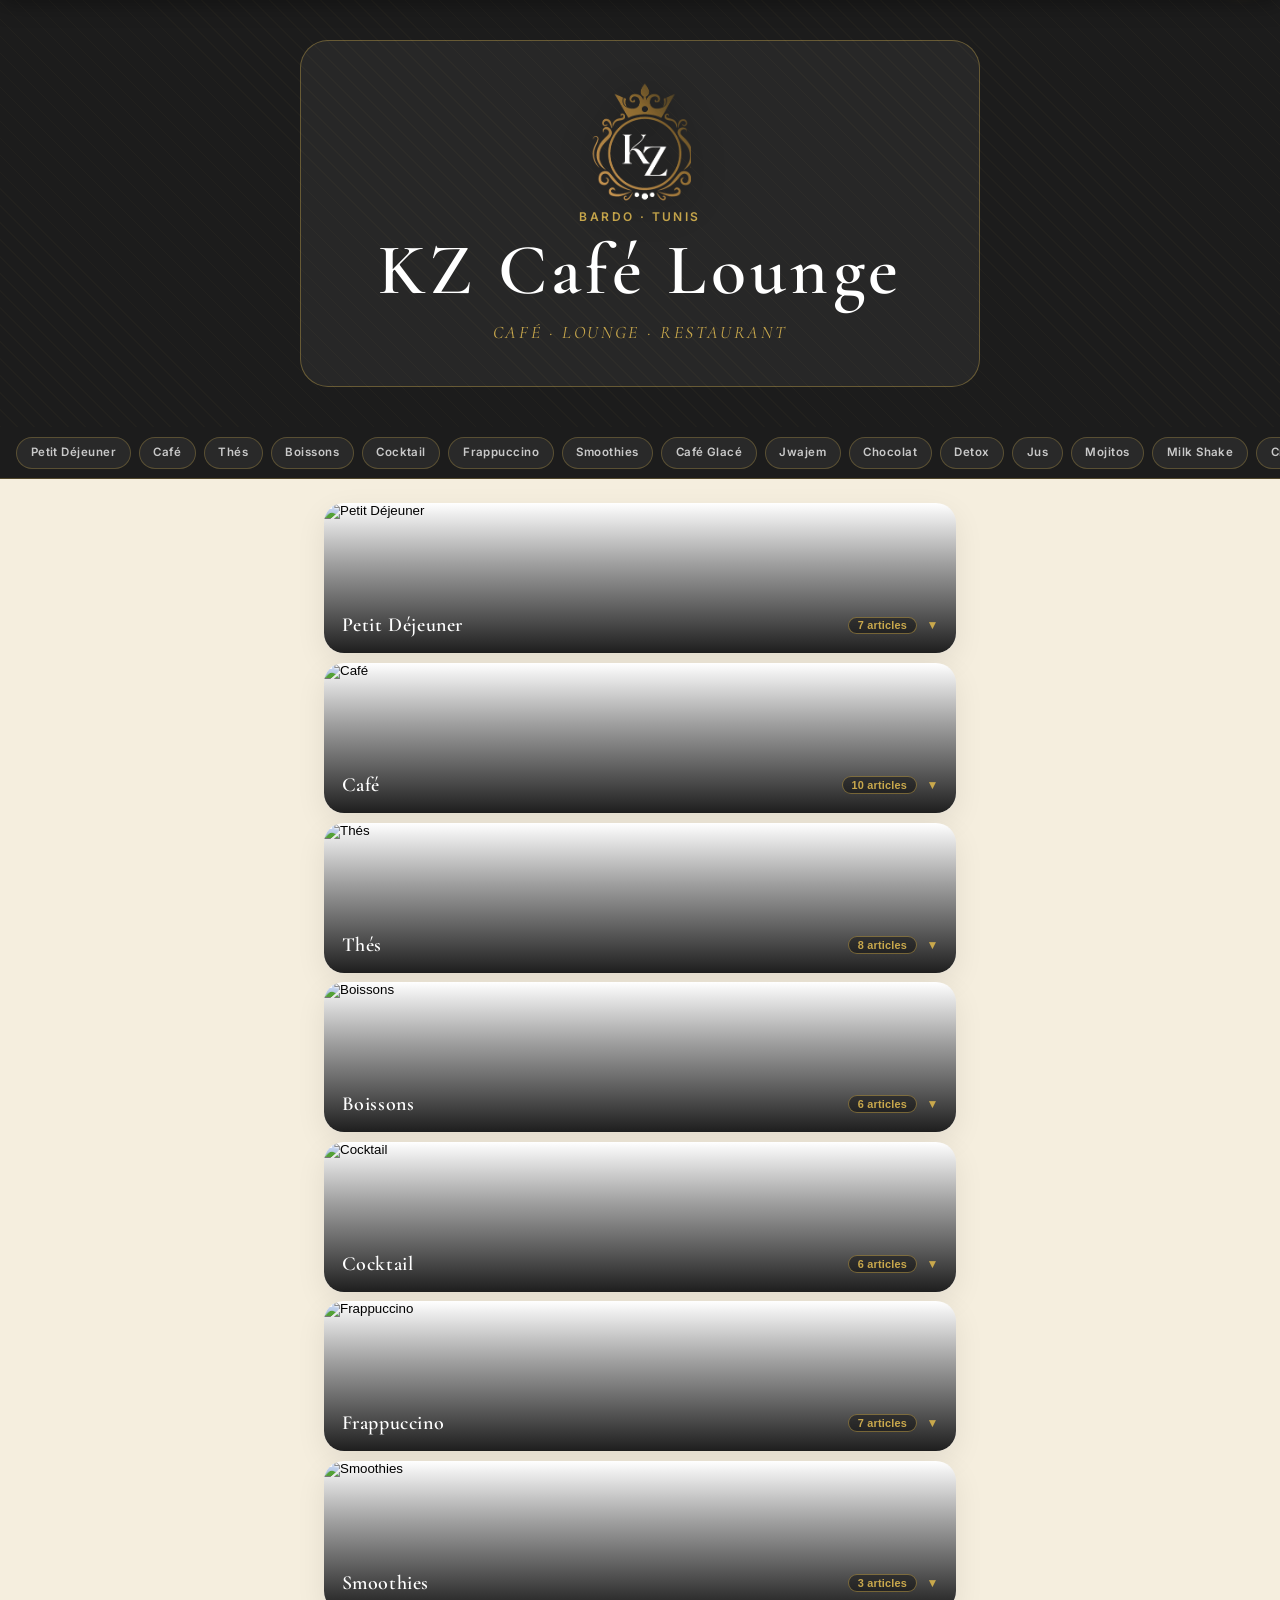
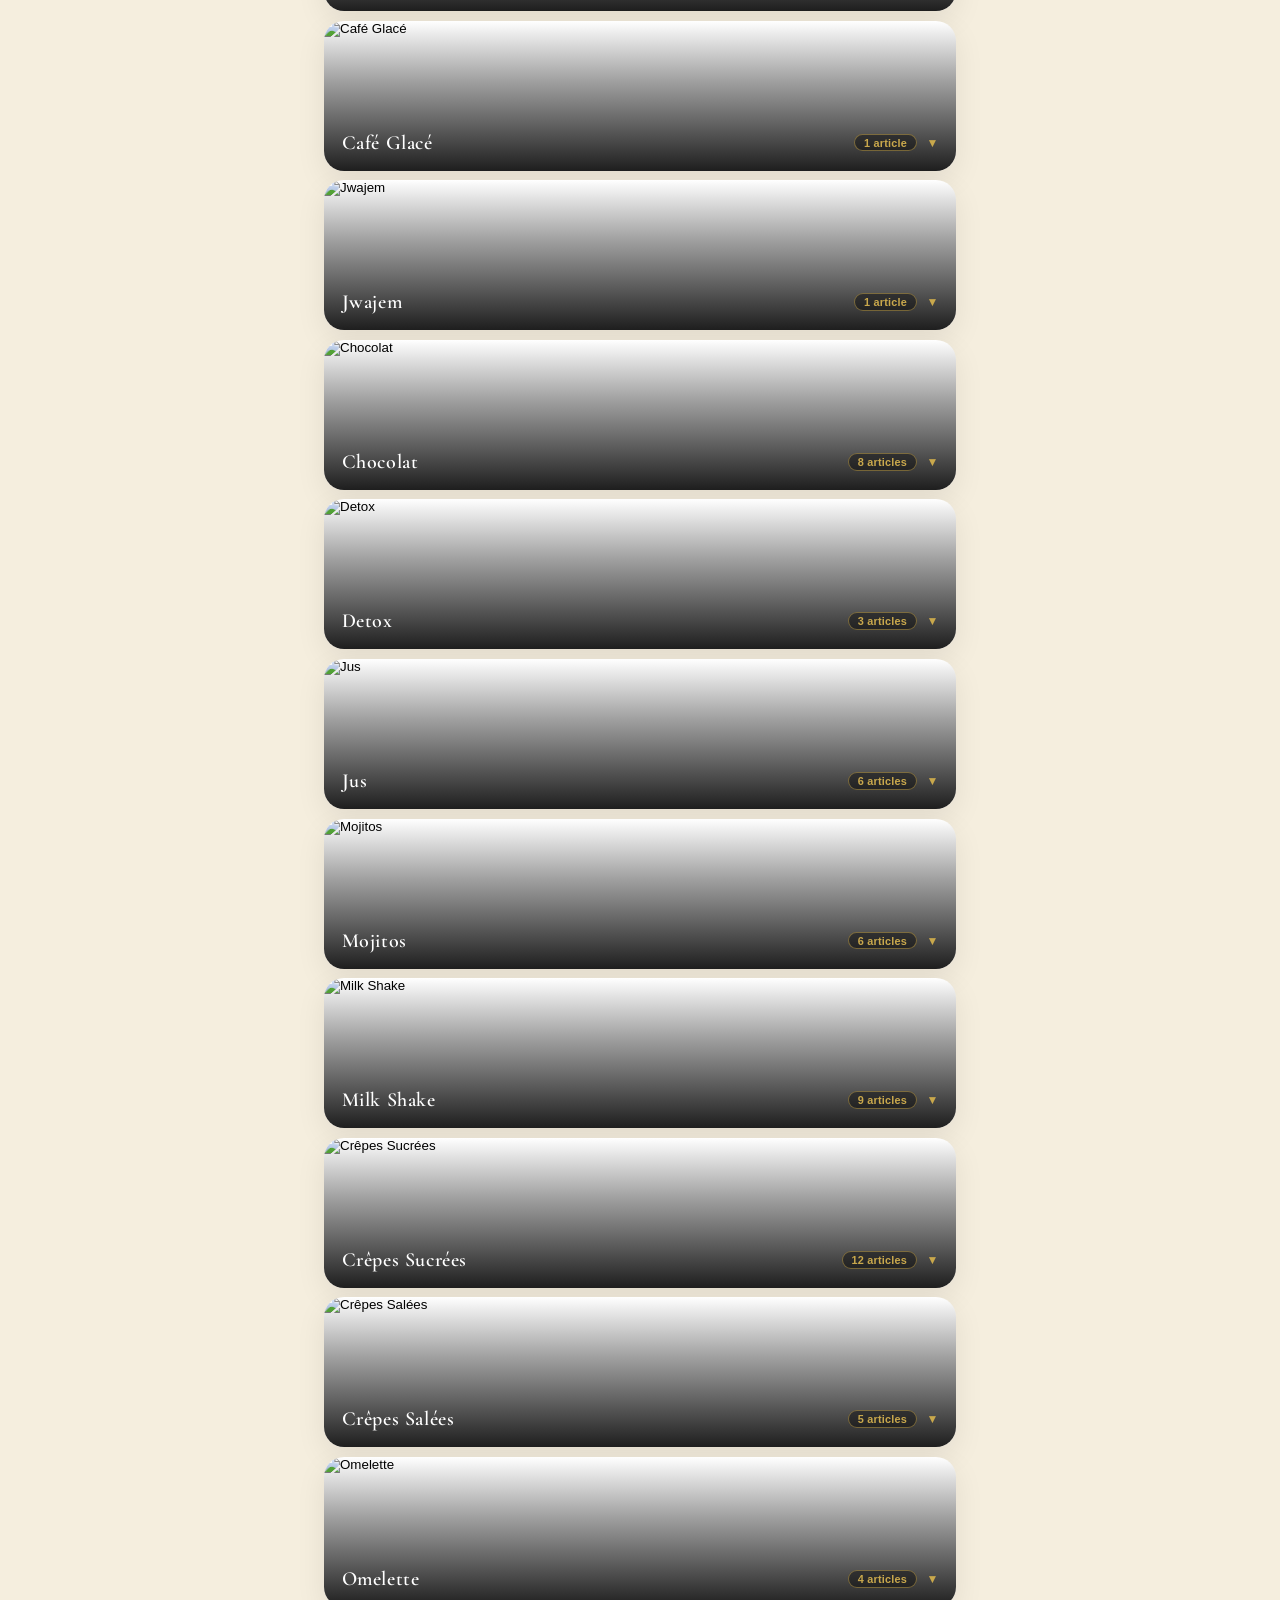
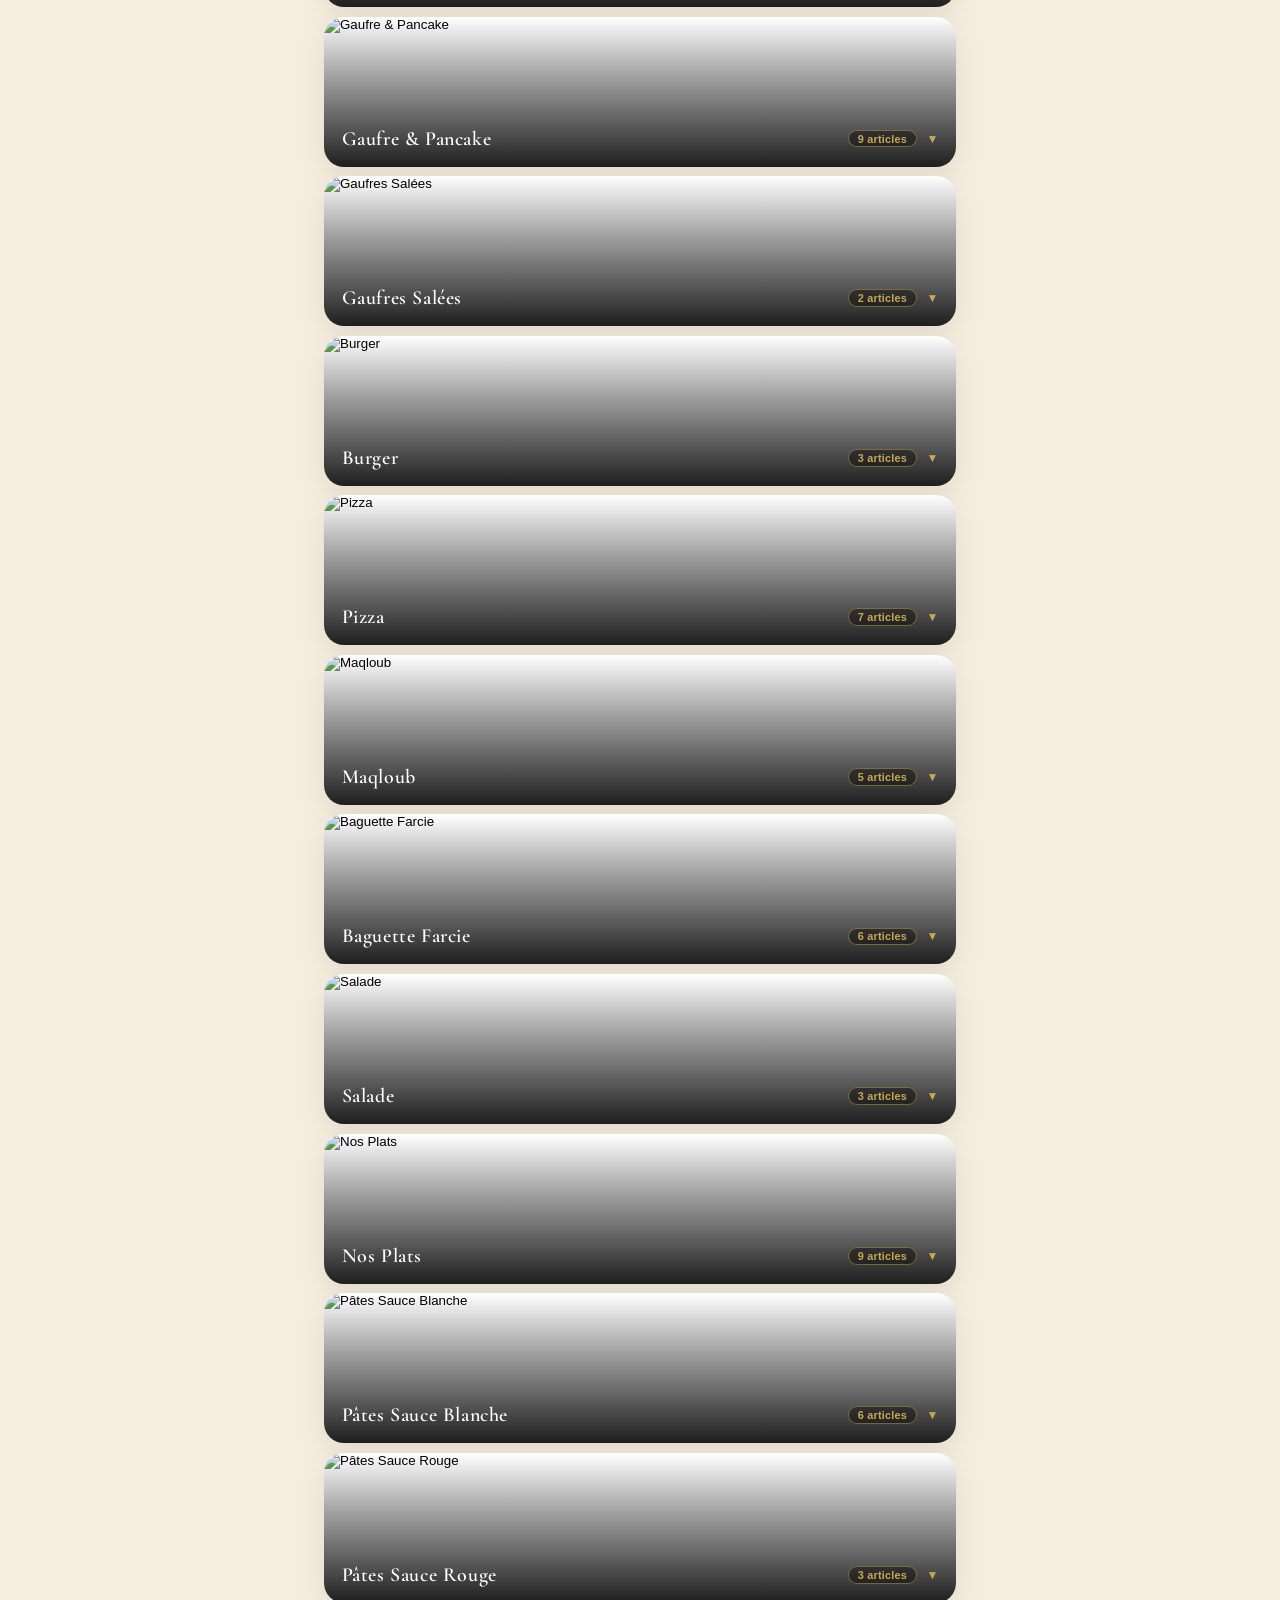
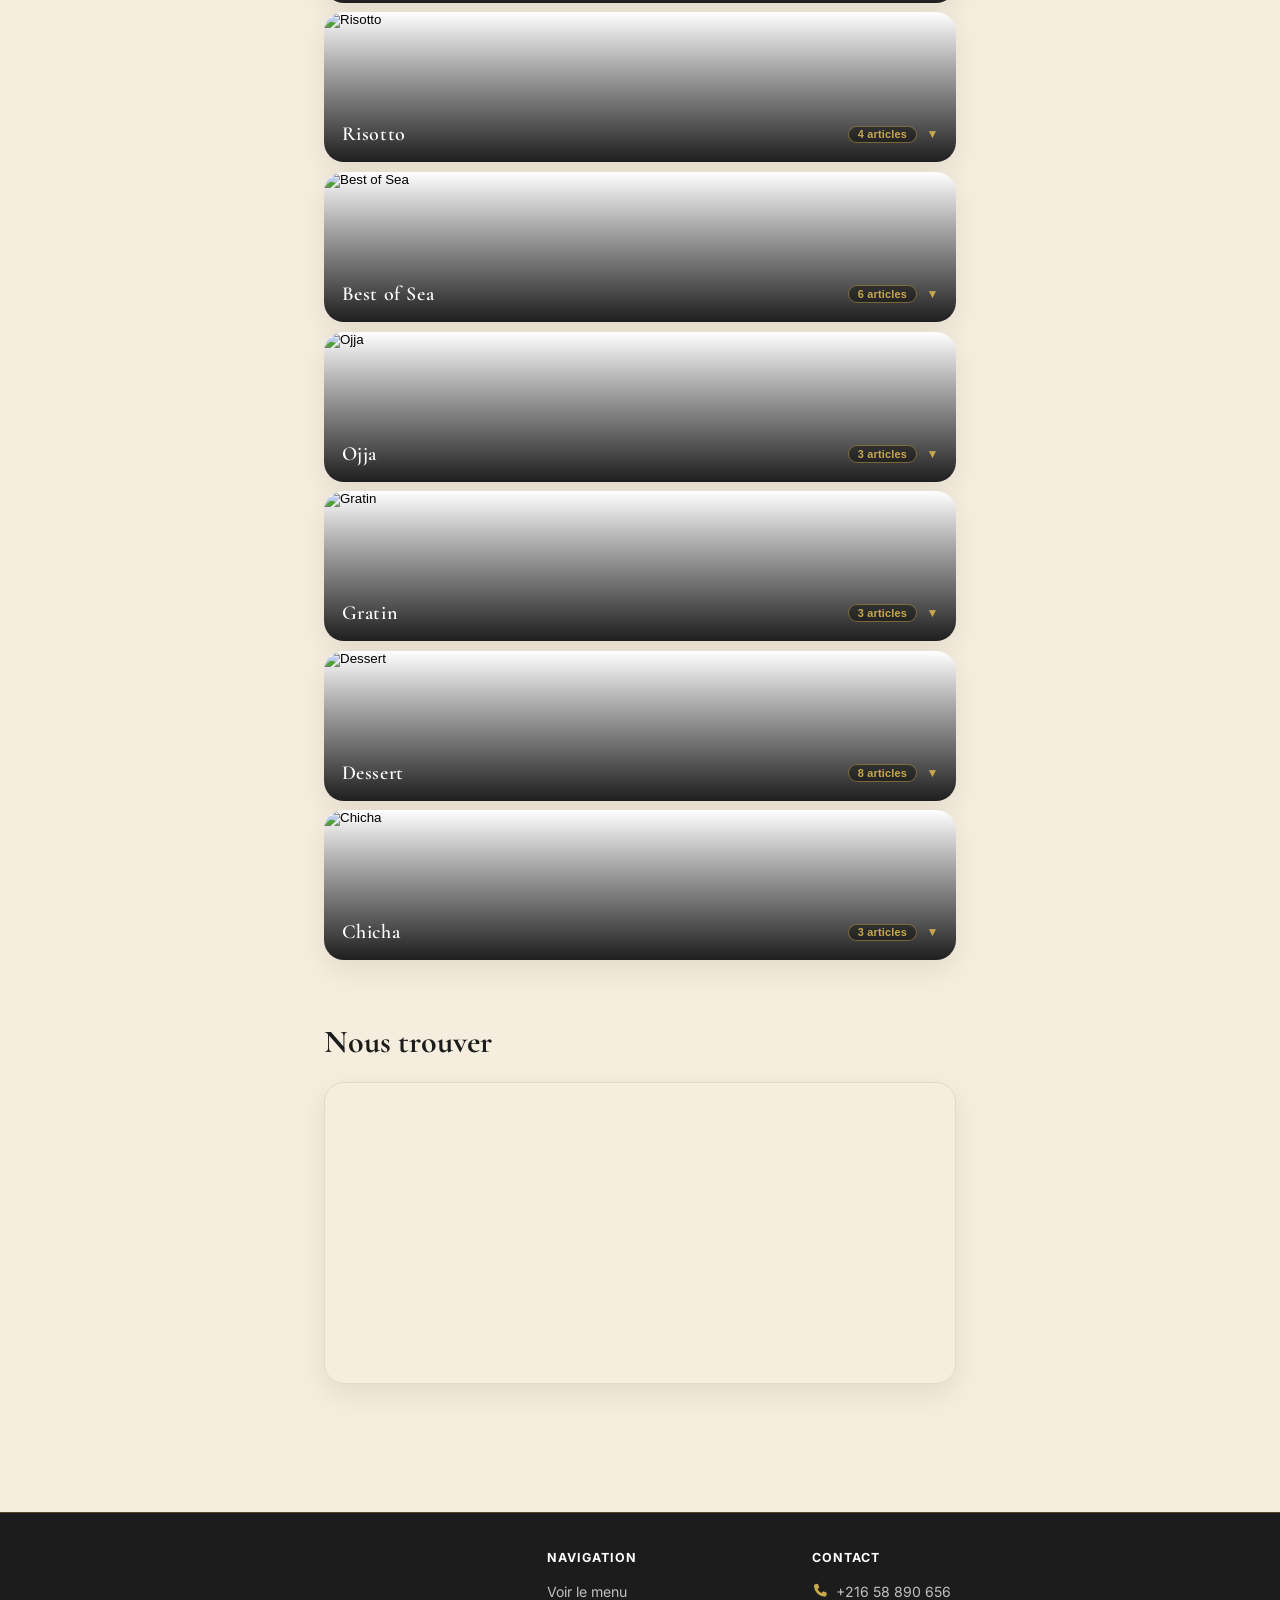
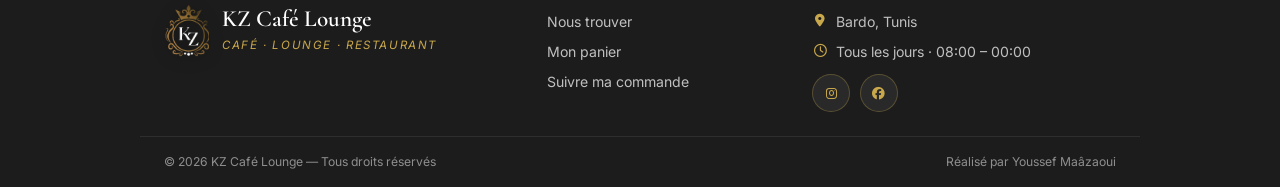
==== commit 7d1fdcac: "Revert "Floating cart button that flies into the header on scroll" This reverts commit 498f1a99307cb" ====
--- a/index.html
+++ b/index.html
@@ -104,12 +104,6 @@
   <i class="fa-solid fa-location-arrow"></i>
   <span>Suivre ma commande</span>
 </a>
-<!-- Floating cart: visible at the top of the page (where the header is still
-     hidden), then flies up into the header's cart slot once it slides in. -->
-<a class="floating-cart" id="floatingCart" href="cart.html" aria-label="Voir mon panier">
-  <i class="fa-solid fa-basket-shopping"></i>
-  <span class="cart-badge hidden" id="floatingCartBadge">0</span>
-</a>
   <main class="container">
     <section class="section" id="menu">
       <div id="menuContainer"></div>
--- a/styles.css
+++ b/styles.css
@@ -745,51 +745,6 @@
 .floating-track:hover { transform: translateY(-2px); filter: brightness(1.1); }
 .floating-track i { color: var(--accent); }
 
-/* ===== Floating cart =====
-   Lives outside the (transformed) header so it can pin to the viewport corner.
-   It's the visible cart while the page is at the top; once the user scrolls and
-   the compact header slides in, this flies up into the header's cart slot and
-   fades, handing off to .header-cart. Reverses when scrolling back to the top. */
-.floating-cart {
-  position: fixed;
-  bottom: 1.5rem;
-  right: 1.5rem;
-  z-index: 120;
-  display: grid;
-  place-items: center;
-  width: 58px;
-  height: 58px;
-  border-radius: 50%;
-  background: var(--accent);
-  color: #1c1c1c;
-  font-size: 1.3rem;
-  text-decoration: none;
-  box-shadow: 0 10px 28px rgba(201, 168, 76, 0.45), 0 4px 12px rgba(0, 0, 0, 0.3);
-  transition: transform 0.45s cubic-bezier(0.4, 0, 0.2, 1), opacity 0.4s ease;
-  animation: floatingCartIn 0.5s cubic-bezier(0.34, 1.56, 0.64, 1) both;
-}
-.floating-cart:hover { filter: brightness(1.08); }
-.floating-cart .cart-badge { top: -2px; right: -2px; }
-
-@keyframes floatingCartIn {
-  from { transform: scale(0); opacity: 0; }
-  to   { transform: scale(1); opacity: 1; }
-}
-
-/* Hand-off: fly up to the header (top-right) and fade as the header arrives. */
-body.header-visible .floating-cart {
-  transform: translateY(calc(-100vh + 112px)) scale(0.45);
-  opacity: 0;
-  pointer-events: none;
-}
-
-.floating-cart.bump { animation: cartBump 0.5s ease; }
-
-@media (prefers-reduced-motion: reduce) {
-  .floating-cart { animation: none; transition: opacity 0.2s ease; }
-  body.header-visible .floating-cart { transform: none; opacity: 0; }
-}
-
 /* ===== Footer ===== */
 .site-footer {
   background: var(--green);
